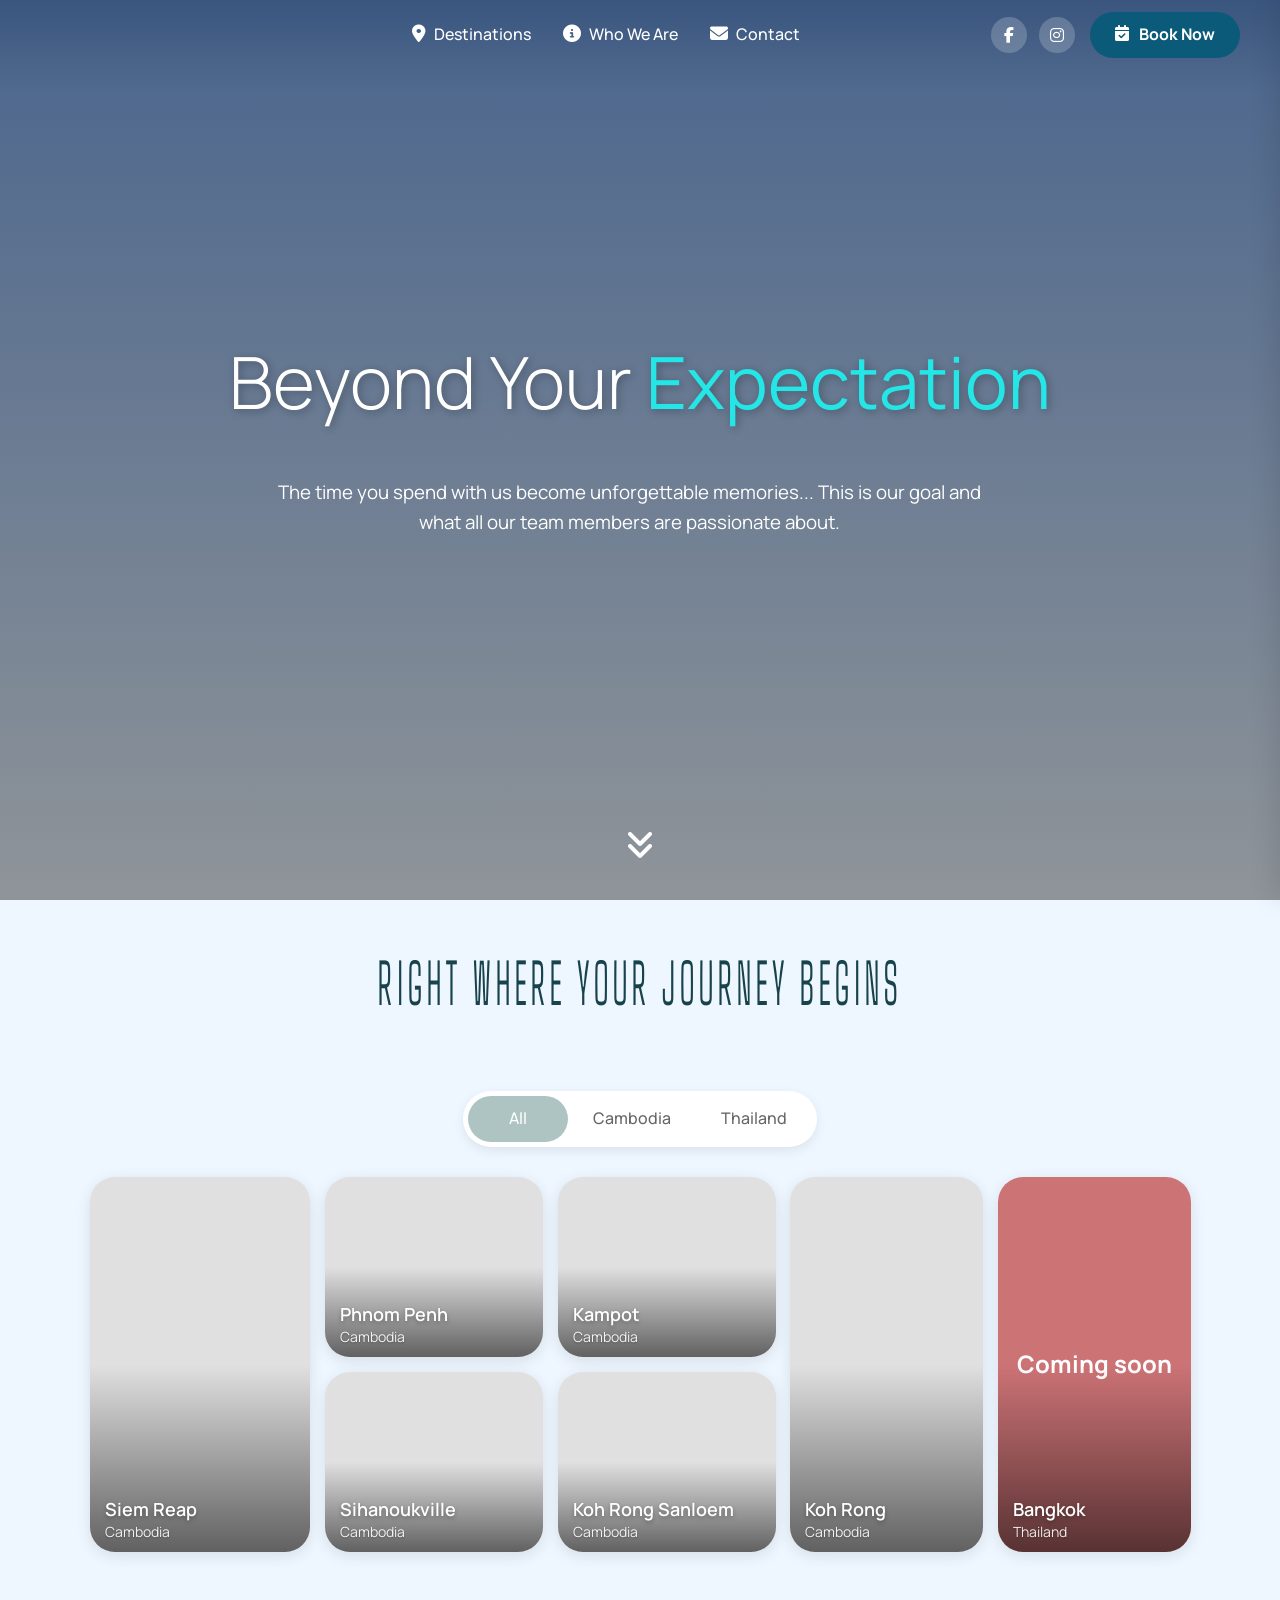
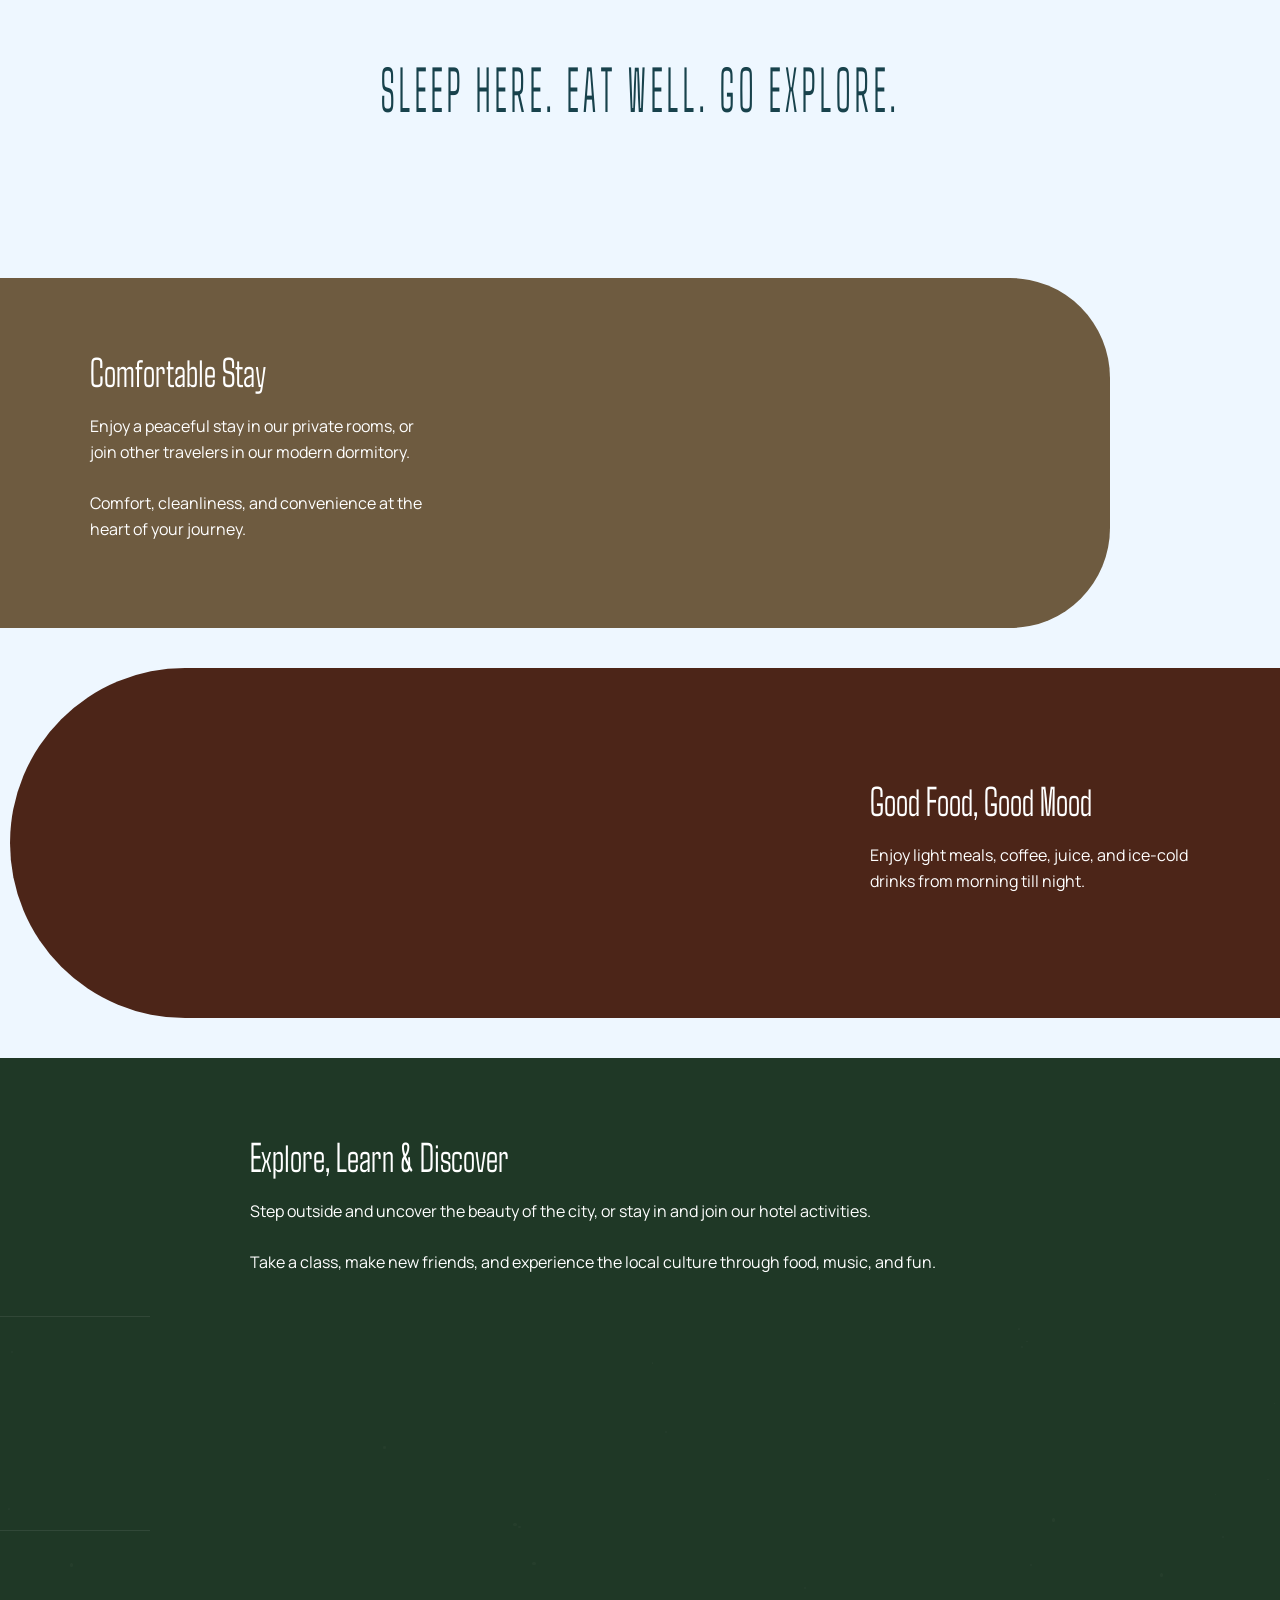
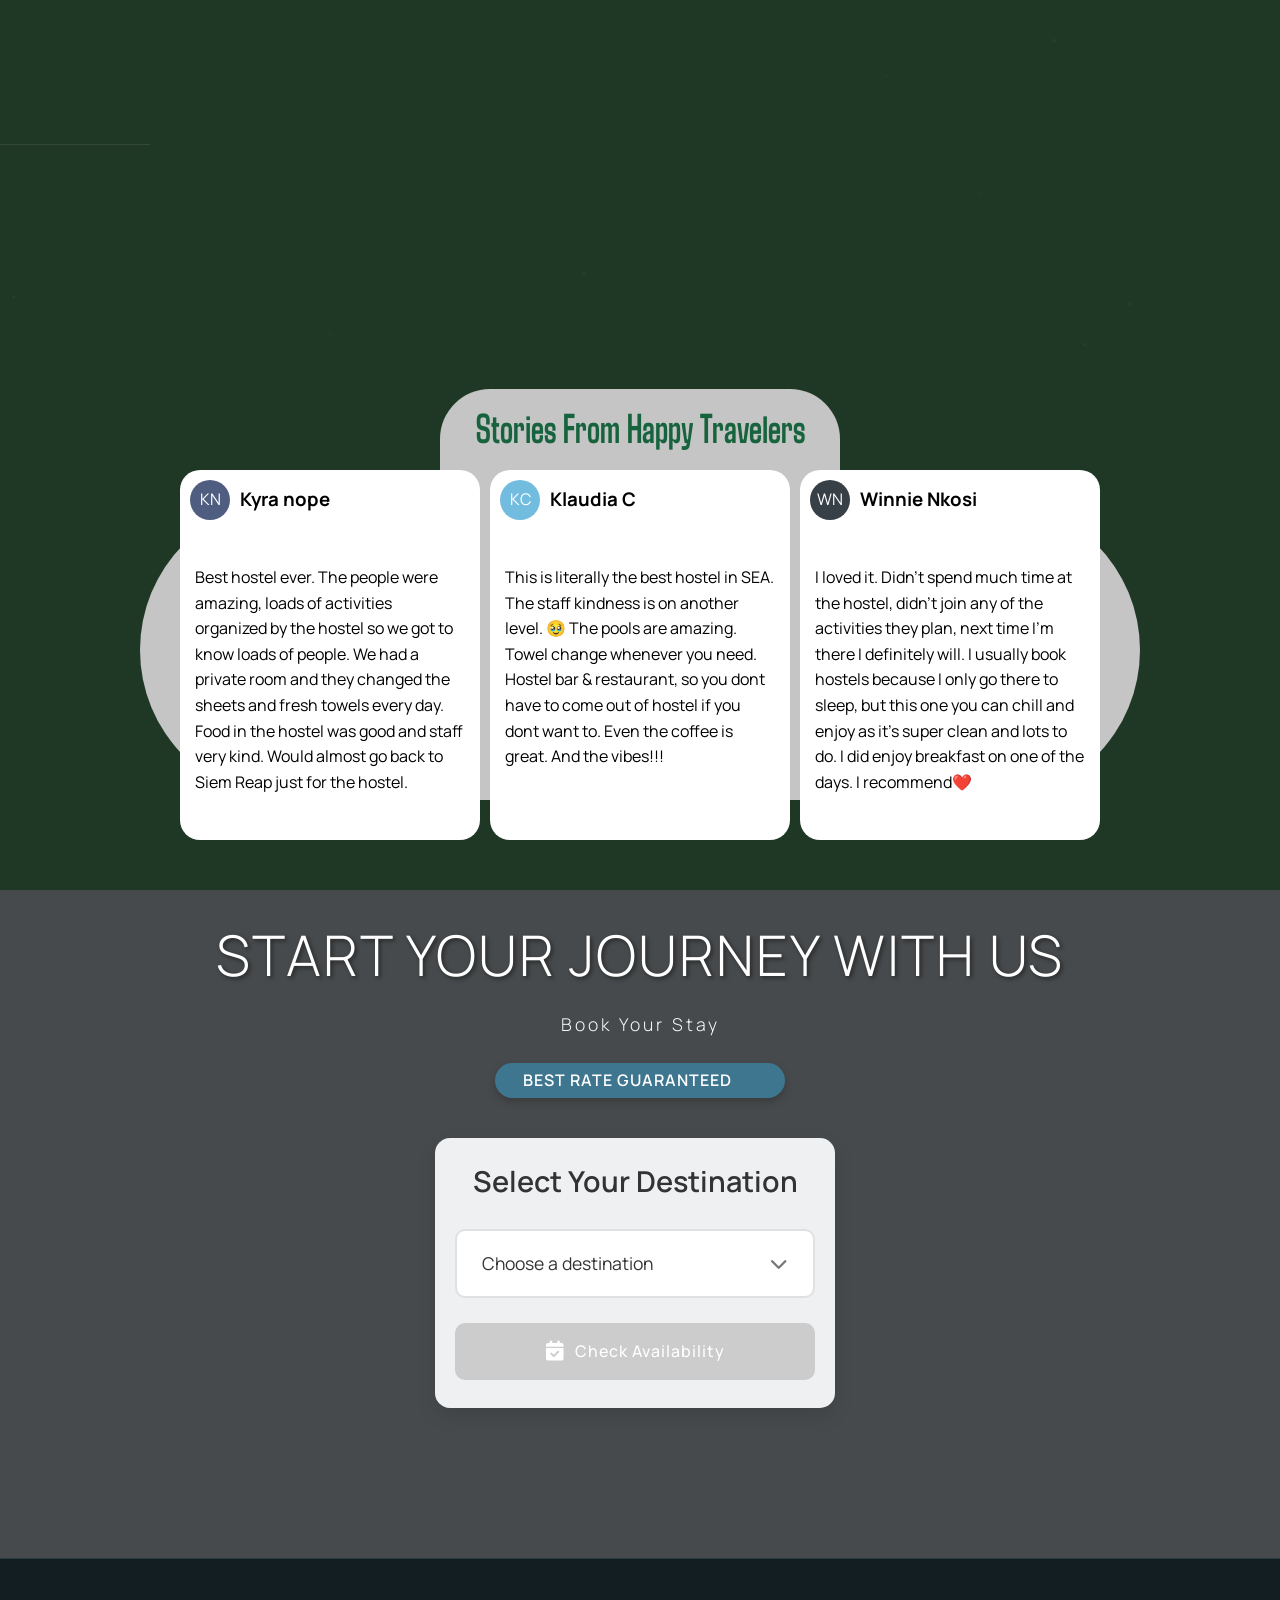
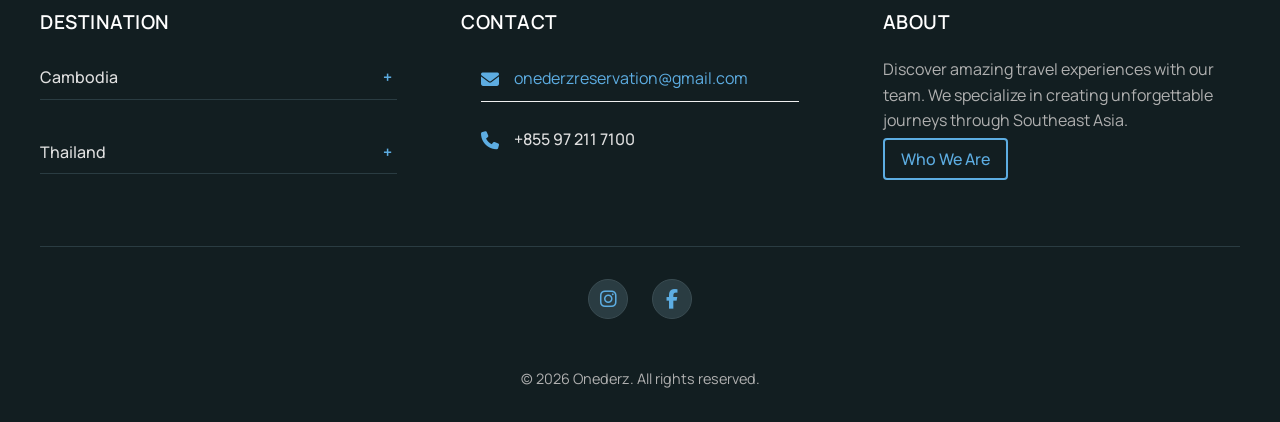
==== index.html @ ad75671d "Add files via upload" ====
<!DOCTYPE html>
<html lang="en">
<head>
  <meta charset="UTF-8" />
  <meta name="viewport" content="width=device-width, initial-scale=1.0" />
  <meta name="viewport" content="width=device-width, initial-scale=1.0, maximum-scale=5.0, viewport-fit=cover">
  <title>Onederz | in Siem Reap, Phnom Penh, Kampot, Sihanoukville, Koh Rong Sanloem and Koh Rong island, Cambodia</title>
  <link rel="icon" type="image/png" href="mobile-image/logo.webp">
  
  <!-- Preload critical images -->
  <link rel="stylesheet" href="https://cdnjs.cloudflare.com/ajax/libs/font-awesome/6.4.0/css/all.min.css">
  <link rel="preload" as="image" href="mobile-image/IMG_1732.webp">
  <link rel="preload" as="image" href="mobile-image/DJI_0759-HDR.webp">
  <link rel="preload" as="image" href="mobile-image/IMG_3457.webp">
  <link rel="stylesheet" href="index.css">
  
</head>

<body>

  <!-- Desktop Navigation -->
    <header>
        <nav class="desktop-navigation">
            <div class="desktop-nav-container">
                <div class="desktop-logo">
                    <a href="#">
                        <div id="logo"></div>
                    </a>
                </div>
                
                <ul class="desktop-nav-menu">
                    <li class="desktop-nav-item">
                        <a class="desktop-nav-link">
                            <i class="fas fa-map-marker-alt"></i>Destinations
                        </a>
                        <ul class="desktop-dropdown-menu">
                            <div class="dropdown-columns">
                                <div class="dropdown-column">
                                    <div class="dropdown-headerss">
                                        <i class="fas fa-landmark"></i> Cambodia
                                    </div>
                                    <li class="desktop-dropdown-item">
                                        <a href="siem-reap/index.html" class="desktop-dropdown-link">
                                            <i class="fas fa-angle-right"></i>Siem Reap
                                        </a>
                                    </li>
                                    <li class="desktop-dropdown-item">
                                        <a href="phnom-penh/index.html" class="desktop-dropdown-link">
                                            <i class="fas fa-angle-right"></i>Phnom Penh
                                        </a>
                                    </li>
                                    <li class="desktop-dropdown-item">
                                        <a href="kampot/index.html" class="desktop-dropdown-link">
                                            <i class="fas fa-angle-right"></i>Kampot
                                        </a>
                                    </li>
                                    <li class="desktop-dropdown-item">
                                        <a href="sihanoukville/index.html" class="desktop-dropdown-link">
                                            <i class="fas fa-angle-right"></i>Sihanoukville
                                        </a>
                                    </li>
                                    <li class="desktop-dropdown-item">
                                        <a href="koh-rong-sanloem/index.html" class="desktop-dropdown-link">
                                            <i class="fas fa-angle-right"></i>Koh Rong Sanloem
                                        </a>
                                    </li>
                                    <li class="desktop-dropdown-item">
                                        <a href="koh-rong/index.html" class="desktop-dropdown-link">
                                            <i class="fas fa-angle-right"></i>Koh Rong
                                        </a>
                                    </li>
                                </div>
                                
                                <div class="dropdown-column">
                                    <div class="dropdown-headerss">
                                        <i class="fas fa-landmark"></i> Thailand
                                    </div>
                                    <li class="desktop-dropdown-item">
                                        <a href="#" class="desktop-dropdown-link" style="pointer-events: none; opacity: 0.6;">
                                            <i class="fas fa-angle-right"></i>Bangkok (Coming soon)
                                        </a>
                                    </li>
                                </div>
                            </div>
                        </ul>
                    </li>
                    <li class="desktop-nav-item">
                        <a href="who-we-are/index.html" class="desktop-nav-link">
                            <i class="fas fa-info-circle"></i>Who We Are
                        </a>
                    </li>
                    <li class="desktop-nav-item">
                        <a class="desktop-nav-link">
                            <i class="fas fa-envelope"></i>Contact
                        </a>
                        <ul class="desktop-dropdown-menu contact-dropdown-menu">
                            <div class="contact-info">
                                <div class="contact-item">
                                    <i class="fas fa-envelope"></i>
                                    <div class="contact-details">
                                        <div class="contact-label">Email</div>
                                        <div class="contact-value">
                                            <a href="mailto:onederzreservation@gmail.com">onederzreservation@gmail.com</a>
                                        </div>
                                    </div>
                                </div>
                                <div class="contact-item">
                                    <i class="fas fa-phone"></i>
                                    <div class="contact-details">
                                        <div class="contact-label">Phone</div>
                                        <div class="contact-value">
                                            <a href="tel:+855972117100">+855 97 211 7100</a>
                                        </div>
                                    </div>
                                </div>
                            </div>
                        </ul>
                    </li>
                </ul>
                
                <div class="desktop-nav-actions">
                    <div class="desktop-social-icons">
                        <a href="https://web.facebook.com/onederz"><i class="fab fa-facebook-f"></i></a>
                        <a href="https://www.instagram.com/onederzhostels"><i class="fab fa-instagram"></i></a>
                    </div>
                    <button class="desktop-book-now-btn book-now-trigger" id="desktopBookBtn">
    <i class="fas fa-calendar-check"></i> Book Now
</button>
                </div>
            </div>
        </nav>
    </header>

    <!-- Mobile Navigation -->
    <nav class="mobile-navigation">
        <div class="mobile-nav-container">
            <div class="mobile-logo">
                <a href="#">
                    <div id="mobile-logo"></div>
                </a>
            </div>
            <div class="mobile-hamburger">
                <i class="fas fa-bars"></i>
            </div>
        </div>
    </nav>

    <!-- Mobile Menu Overlay -->
    <div class="mobile-menu-overlay"></div>

    <!-- Mobile Sidebar Menu -->
    <div class="mobile-sidebar">
        <div class="mobile-sidebar-header">
            <div class="mobile-sidebar-logo"></div>
            <div class="mobile-close-btn">
                <i class="fas fa-times"></i>
            </div>
        </div>
        
        <ul class="mobile-nav-menu">
            <li class="mobile-nav-item">
                <a class="mobile-nav-link" id="destinations-toggle">
                    <i class="fas fa-map-marker-alt"></i>Destinations
                    <i class="fas fa-chevron-down" style="margin-left: auto; font-size: 14px;"></i>
                </a>
                <ul class="mobile-dropdown-menu" id="destinations-dropdown">
                    <div class="mobile-dropdown-header">
                        <i class="fas fa-landmark"></i> Cambodia
                    </div>
                    <li class="mobile-dropdown-item">
                        <a href="siem-reap/index.html" class="mobile-dropdown-link">
                            <i class="fas fa-angle-right"></i>Siem Reap
                        </a>
                    </li>
                    <li class="mobile-dropdown-item">
                        <a href="phnom-penh/index.html" class="mobile-dropdown-link">
                            <i class="fas fa-angle-right"></i>Phnom Penh
                        </a>
                    </li>
                    <li class="mobile-dropdown-item">
                        <a href="kampot/index.html" class="mobile-dropdown-link">
                            <i class="fas fa-angle-right"></i>Kampot
                        </a>
                    </li>
                    <li class="mobile-dropdown-item">
                        <a href="sihanoukville/index.html" class="mobile-dropdown-link">
                            <i class="fas fa-angle-right"></i>Sihanoukville
                        </a>
                    </li>
                    <li class="mobile-dropdown-item">
                        <a href="koh-rong-sanloem/index.html" class="mobile-dropdown-link">
                            <i class="fas fa-angle-right"></i>Koh Rong Sanloem
                        </a>
                    </li>
                    <li class="mobile-dropdown-item">
                        <a href="koh-rong/index.html" class="mobile-dropdown-link">
                            <i class="fas fa-angle-right"></i>Koh Rong
                        </a>
                    </li>
                    
                    <div class="mobile-dropdown-header">
                        <i class="fas fa-landmark"></i> Thailand
                    </div>
                    <li class="mobile-dropdown-item">
                        <a href="#" class="mobile-dropdown-link" style="pointer-events: none; opacity: 0.6;">
                            <i class="fas fa-angle-right"></i>Bangkok (Coming soon)
                        </a>
                    </li>
                </ul>
            </li>
            <li class="mobile-nav-item">
                <a href="who-we-are/index.html" class="mobile-nav-link">
                    <i class="fas fa-info-circle"></i>Who We Are
                </a>
            </li>
        </ul>

        <!-- Mobile Contact Section -->
        <div class="mobile-contact-section">
            <div class="mobile-contact-title">
                <i class="fas fa-address-book"></i> Contact Information
            </div>
            <div class="mobile-contact-item">
                <i class="fas fa-envelope"></i>
                <div class="mobile-contact-details">
                    <div class="mobile-contact-label">Email</div>
                    <div class="mobile-contact-value">
                        <a href="mailto:onederzreservation@gmail.com">onederzreservation@gmail.com</a>
                    </div>
                </div>
            </div>
            <div class="mobile-contact-item">
                <i class="fas fa-phone"></i>
                <div class="mobile-contact-details">
                    <div class="mobile-contact-label">Phone</div>
                    <div class="mobile-contact-value">
                        <a href="tel:+855972117100">+855 97 211 7100</a>
                    </div>
                </div>
            </div>
        </div>
        
        <div class="mobile-nav-actions">
            <button class="mobile-book-now-btn book-now-trigger" id="mobileBookBtn">Book Now</button>
            <div class="mobile-social-icons">
                <a href="https://web.facebook.com/onederz"><i class="fab fa-facebook-f"></i></a>
                <a href="https://www.instagram.com/onederzhostels"><i class="fab fa-instagram"></i></a>
            </div>
        </div>
    </div>

    <!-- Hero Section with Video Background -->
    <section class="section" id="section1">
        <div class="top-page-title">
            <div class="top-bg2">
                <h1>Beyond Your <span class="highlight">Expectation</span></h1>
                <h3>The time you spend with us become unforgettable memories... This is our goal and what all our team members are passionate about.</h3>
            </div>
        </div>
        <div class="top-page-bg">
            <video autoplay muted loop playsinline class="bg-video">
                <source src="mobile-image/main-page-cover.mp4" type="video/mp4">
                Your browser does not support the video tag.
            </video>
        </div>
    </section>

    <!-- Scroll down button -->
    <div class="scroll-down">
        <i class="fa-solid fa-angles-down"></i>
    </div>


    <h2 class="explore-head" style="padding-top: 50px;">RIGHT WHERE YOUR JOURNEY BEGINS</h2>

  <!-- Section one -->
  <div class="gallery-container animate-on-scroll">
    <!-- IMPROVED TOGGLE BAR WITH SLIDING INDICATOR -->
    <div class="toggle-bar">
      <!-- Sliding indicator -->
      <div class="toggle-slider"></div>
      
      <!-- Toggle buttons -->
      <button class="active" data-country="all" data-index="0">All</button>
      <button data-country="cambodia" data-index="1">Cambodia</button>
      <button data-country="thailand" data-index="2">Thailand</button>
    </div>

    <!-- Animation container -->
    <div class="section-container animate-on-scroll">
  <!-- All Section -->
  <div class="all-section active">
    <!-- Desktop Layout -->
    <div class="grid-layout">
      <!-- First column: Siem Reap -->
      <a href="siem-reap/index.html" class="card tall loaded siemreap-card" style="background-image:url('mobile-image/IMG_1732.webp');">
        <div class="label">
          <span class="city">Siem Reap</span>
          <span class="country">Cambodia</span>
        </div>
      </a>

      <!-- Middle expanded grid -->
      <div class="expanded-middle-grid">
        <!-- Left column: 2 Cambodia cards -->
        <div class="card-row">
          <a href="phnom-penh/index.html" class="card loaded phnompenh-card" style="background-image:url('mobile-image/DJI_0759-HDR.webp');">
            <div class="label">
              <span class="city">Phnom Penh</span>
              <span class="country">Cambodia</span>
            </div>
          </a>
          <a href="sihanoukville/index.html" class="card loaded sihanoukville-card" style="background-image:url('mobile-image/IMG_3457.webp');">
            <div class="label">
              <span class="city">Sihanoukville</span>
              <span class="country">Cambodia</span>
            </div>
          </a>
        </div>
        
        <!-- Right column: 2 Cambodia cards -->
        <div class="card-row">
          <a href="kampot/index.html" class="card loaded kampot-card" style="background-image:url('mobile-image/IMG_1010.webp');">
            <div class="label">
              <span class="city">Kampot</span>
              <span class="country">Cambodia</span>
            </div>
          </a>
          <a href="koh-rong-sanloem/index.html" class="card loaded kohrong-sanloem-card" style="background-image:url('mobile-image/_DSC1285.webp');">
            <div class="label">
              <span class="city">Koh Rong Sanloem</span>
              <span class="country">Cambodia</span>
            </div>
          </a>
        </div>
      </div>

      <!-- Last column: Koh Rong and Bangkok stacked -->
      <div class="right-column">
        <a href="koh-rong/index.html" class="card koh-rong-card loaded" style="background-image:url('mobile-image/EOSR6II (44 of 148).webp');">
          <div class="label">
            <span class="city">Koh Rong</span>
            <span class="country">Cambodia</span>
          </div>
        </a>
        <!-- Bangkok card with disabled click -->
        <a href="bangkok/index.html" class="card bangkok-card loaded" style="position: relative; pointer-events: none; cursor: default;">
          <div class="coming-soon-overlay" 
            style="position: absolute; top: 0; left: 0; width: 100%; height: 100%; 
            background: rgba(182, 28, 28, 0.6); display: flex; align-items: center; 
            justify-content: center; color: white; font-size: 24px; font-weight: bold;">
            Coming soon
          </div>
          <div class="label">
            <span class="city">Bangkok</span>
            <span class="country">Thailand</span>
          </div>
        </a>
      </div>
    </div>

    <!-- Mobile Layout -->
    <div class="mobile-grid-layout">
      <!-- Column 1 Row 1: Siem Reap (300px) -->
      <a href="siem-reap/index.html" class="card mobile-row1-col1 loaded" style="background-image:url('mobile-image/IMG_1732.webp');">
        <div class="label">
          <span class="city">Siem Reap</span>
          <span class="country">Cambodia</span>
        </div>
      </a>

      <!-- Column 2 Row 1: Phnom Penh (150px) + Sihanoukville (150px) stacked -->
      <div class="mobile-row1-col2">
        <a href="phnom-penh/index.html" class="card loaded" style="background-image:url('mobile-image/DJI_0759-HDR.webp');">
          <div class="label">
            <span class="city">Phnom Penh</span>
            <span class="country">Cambodia</span>
          </div>
        </a>
        <a href="sihanoukville/index.html" class="card loaded" style="background-image:url('mobile-image/IMG_3457.webp');">
          <div class="label">
            <span class="city">Sihanoukville</span>
            <span class="country">Cambodia</span>
          </div>
        </a>
      </div>

      <!-- Column 1 Row 2: Kampot (150px) + Koh Rong Sanloem (150px) stacked -->
      <div class="mobile-row2-col1">
        <a href="kampot/index.html" class="card loaded" style="background-image:url('mobile-image/IMG_1010.webp');">
          <div class="label">
            <span class="city">Kampot</span>
            <span class="country">Cambodia</span>
          </div>
        </a>
        <a href="koh-rong-sanloem/index.html" class="card loaded" style="background-image:url('mobile-image/_DSC1285.webp');">
          <div class="label">
            <span class="city">Koh Rong Sanloem</span>
            <span class="country">Cambodia</span>
          </div>
        </a>
      </div>

      <!-- Column 2 Row 2: Koh Rong (300px) -->
      <a href="koh-rong/index.html" class="card mobile-row2-col2 loaded" style="background-image:url('mobile-image/EOSR6II (44 of 148).webp');">
        <div class="label">
          <span class="city">Koh Rong</span>
          <span class="country">Cambodia</span>
        </div>
      </a>

      <!-- Row 3: Bangkok spans both columns (150px) with disabled click -->
      <a href="bangkok/index.html" class="card mobile-row3-full loaded" style="pointer-events: none; cursor: default;">
        <div class="coming-soon-overlay" 
          style="position: absolute; top: 0; left: 0; width: 100%; height: 100%; 
          background: rgba(182, 28, 28, 0.6); display: flex; align-items: center; 
          justify-content: center; color: white; font-size: 24px; font-weight: bold;">
          Coming soon
        </div>
        <div class="label">
          <span class="city">Bangkok</span>
          <span class="country">Thailand</span>
        </div>
      </a>
    </div>
  </div>

  <!-- Cambodia Section -->
  <div class="cambodia-section">
    <!-- Desktop Layout -->
    <div class="grid-layout">
      <a href="siem-reap/index.html" class="card tall loaded" style="background-image:url('mobile-image/IMG_1732.webp');">
        <div class="label">
          <span class="city">Siem Reap</span>
          <span class="country">Cambodia</span>
        </div>
      </a>

      <div class="middle-grid">
        <a href="phnom-penh/index.html" class="card loaded" style="background-image:url('mobile-image/DJI_0759-HDR.webp');">
          <div class="label">
            <span class="city">Phnom Penh</span>
            <span class="country">Cambodia</span>
          </div>
        </a>
        <a href="sihanoukville/index.html" class="card loaded" style="background-image:url('mobile-image/IMG_3457.webp');">
          <div class="label">
            <span class="city">Sihanoukville</span>
            <span class="country">Cambodia</span>
          </div>
        </a>
        <a href="kampot/index.html" class="card loaded" style="background-image:url('mobile-image/IMG_1010.webp');">
          <div class="label">
            <span class="city">Kampot</span>
            <span class="country">Cambodia</span>
          </div>
        </a>
        <a href="koh-rong-sanloem/index.html" class="card loaded" style="background-image:url('mobile-image/_DSC1285.webp');">
          <div class="label">
            <span class="city">Koh Rong Sanloem</span>
            <span class="country">Cambodia</span>
          </div>
        </a>
      </div>

      <a href="koh-rong/index.html" class="card medium loaded" style="background-image:url('mobile-image/EOSR6II (44 of 148).webp');">
        <div class="label">
          <span class="city">Koh Rong</span>
          <span class="country">Cambodia</span>
        </div>
      </a>
    </div>

    <!-- Mobile Layout (Cambodia only cards) -->
    <div class="mobile-grid-layout">
      <!-- Column 1 Row 1: Siem Reap (300px) -->
      <a href="siem-reap/index.html" class="card mobile-row1-col1 loaded" style="background-image:url('mobile-image/IMG_1732.webp');">
        <div class="label">
          <span class="city">Siem Reap</span>
          <span class="country">Cambodia</span>
        </div>
      </a>

      <!-- Column 2 Row 1: Phnom Penh (150px) + Sihanoukville (150px) stacked -->
      <div class="mobile-row1-col2">
        <a href="phnom-penh/index.html" class="card loaded" style="background-image:url('mobile-image/DJI_0759-HDR.webp');">
          <div class="label">
            <span class="city">Phnom Penh</span>
            <span class="country">Cambodia</span>
          </div>
        </a>
        <a href="sihanoukville/index.html" class="card loaded" style="background-image:url('mobile-image/IMG_3457.webp');">
          <div class="label">
            <span class="city">Sihanoukville</span>
            <span class="country">Cambodia</span>
          </div>
        </a>
      </div>

      <!-- Column 1 Row 2: Kampot (150px) + Koh Rong Sanloem (150px) stacked -->
      <div class="mobile-row2-col1">
        <a href="kampot/index.html" class="card loaded" style="background-image:url('mobile-image/IMG_1010.webp');">
          <div class="label">
            <span class="city">Kampot</span>
            <span class="country">Cambodia</span>
          </div>
        </a>
        <a href="koh-rong-sanloem/index.html" class="card loaded" style="background-image:url('mobile-image/_DSC1285.webp');">
          <div class="label">
            <span class="city">Koh Rong Sanloem</span>
            <span class="country">Cambodia</span>
          </div>
        </a>
      </div>

      <!-- Column 2 Row 2: Koh Rong (300px) -->
      <a href="koh-rong/index.html" class="card mobile-row2-col2 loaded" style="background-image:url('mobile-image/EOSR6II (44 of 148).webp');">
        <div class="label">
          <span class="city">Koh Rong</span>
          <span class="country">Cambodia</span>
        </div>
      </a>
    </div>
  </div>

  <!-- Thailand Section -->
  <div class="thailand-section">
    <!-- Desktop Layout -->
    <div class="single-center">
      <a href="bangkok/index.html" class="card tall loaded" style="width:450px; pointer-events: none; cursor: default;">
        <div class="coming-soon-overlay" 
          style="position: absolute; top: 0; left: 0; width: 100%; height: 100%; 
          background: rgba(182, 28, 28, 0.6); display: flex; align-items: center; 
          justify-content: center; color: white; font-size: 24px; font-weight: bold;">
          Coming soon
        </div>
        <div class="label">
          <span class="city">Bangkok</span>
          <span class="country">Thailand</span>
        </div>
      </a>
    </div>

    <!-- Mobile Layout (Thailand only) -->
    <div class="mobile-grid-layout">
      <!-- Bangkok takes full width on mobile for Thailand section -->
      <a href="bangkok/index.html" class="card mobile-row3-full loaded" style="grid-column: 1 / span 2; grid-row: 1; height: 400px; pointer-events: none; cursor: default;">
        <div class="coming-soon-overlay" 
          style="position: absolute; top: 0; left: 0; width: 100%; height: 100%; 
          background: rgba(182, 28, 28, 0.6); display: flex; align-items: center; 
          justify-content: center; color: white; font-size: 24px; font-weight: bold;">
          Coming soon
        </div>
        <div class="label">
          <span class="city">Bangkok</span>
          <span class="country">Thailand</span>
        </div>
      </a>
    </div>
  </div>
</div>
  </div>

  <h2 class="explore-head">SLEEP HERE. EAT WELL. GO EXPLORE.</h2>

  <!-- Section Two -->
  <div class="accomodation">
    <div class="bg-acc"></div>
    <div class="ds-acc animate-on-scroll">
      <h2>Comfortable Stay</h2>
      <p>Enjoy a peaceful stay in our private rooms, or join other travelers in our modern dormitory.
        <br>
        <br>
          Comfort, cleanliness, and convenience at the heart of your journey.</p>
    </div>
    <div class="image-acc">
      <div class="bg-acc-img"></div>
      <div class="img-cover animate-on-scroll">
      <div class="img-acc img-acc1"></div>
      <div class="img-acc img-acc2"></div>
      </div>
      <div class="img-cover animate-on-scroll">
      <div class="img-acc img-acc3"></div>
      <div class="img-acc img-acc4"></div>
      </div>
    </div>
  </div>

  <!-- Section Three -->
  <div class="dining">
    <div class="ds-dn animate-on-scroll">
      <h2>Good Food, Good Mood</h2>
      <p>Enjoy light meals, coffee, juice, and ice-cold drinks from morning till night.</p>
    </div>
    <div class="img-cover-dn">
      <div class="dn-bg-2"></div>
      <div class="img-dn animate-on-scroll"></div>
    </div>
    <div class="dn-bg"></div>
  </div>

  <!-- Section Four -->
  <div class="experience">
    <div class="ds-exp animate-on-scroll">
      <h2>Explore, Learn & Discover</h2>
      <p>Step outside and uncover the beauty of the city, or stay in and join our hotel activities.
          <br>
          <br>
        Take a class, make new friends, and experience the local culture through food, music, and fun.</p>
    </div>

    <div class="background-gallery">
        <!-- Gradient overlay -->
        <div class="overlay"></div>
        
        <!-- Optional particles effect -->
        <div class="particles" id="particles"></div>
        
        <!-- First Row - Left to Right -->
        <div class="gallery-row row-1">
            <div class="gallery-track" id="track1">
                <!-- Images will be added by JavaScript -->
            </div>
        </div>
        
        <!-- Second Row - Right to Left -->
        <div class="gallery-row row-2">
            <div class="gallery-track" id="track2">
                <!-- Images will be added by JavaScript -->
            </div>
        </div>
        
        <!-- Third Row - Left to Right -->
        <div class="gallery-row row-3">
            <div class="gallery-track" id="track3">
                <!-- Images will be added by JavaScript -->
            </div>
        </div>
    </div>

    <div class="review">
        <div class="rv-header">
          <h2>Stories From Happy Travelers</h2>
        </div>
        <div class="rv-box">

          <div class="review-box animate-on-scroll">

          <div style="display: flex; align-items: center; gap: 10px;">
            <div style="background-color: rgb(79, 94, 128); width: 40px; height: 40px; border-radius: 100px; display: flex; justify-content: center; align-items: center; color: white;">KN</div>
            <h3>Kyra nope</h3>
            <div style="background-image: url('mobile-image/Google__G__logo.svg.png'); background-position: center; background-size: cover; width: 20px; height: 20px; margin-left: auto;"></div>
          </div>
          <div style="display: flex; gap: 5px; margin: 15px 0 0 5px;">
          <div class="star-icon"></div>
          <div class="star-icon"></div>
          <div class="star-icon"></div>
          <div class="star-icon"></div>
          <div class="star-icon"></div>
          </div>
          <p style="padding: 15px 5px 0 5px;">Best hostel ever. The people were amazing, loads of activities organized by the hostel so we got to know loads of people. We had a private room and they changed the sheets and fresh towels every day. Food in the hostel was good and staff very kind. Would almost go back to Siem Reap just for the hostel.</p>
          </div>
          <div class="review-box animate-on-scroll">

          <div style="display: flex; align-items: center; gap: 10px;">
            <div style="background-color: rgb(113, 188, 223); width: 40px; height: 40px; border-radius: 100px; display: flex; justify-content: center; align-items: center; color: white;">KC</div>
            <h3>Klaudia C</h3>
            <div style="background-image: url('mobile-image/Google__G__logo.svg.png'); background-position: center; background-size: cover; width: 20px; height: 20px; margin-left: auto;"></div>
          </div>
          <div style="display: flex; gap: 5px; margin: 15px 0 0 5px;">
          <div class="star-icon"></div>
          <div class="star-icon"></div>
          <div class="star-icon"></div>
          <div class="star-icon"></div>
          <div class="star-icon"></div>
          </div>
          <p style="padding: 15px 5px 0 5px;">This is literally the best hostel in SEA. The staff kindness is on another level. 🥹 The pools are amazing. Towel change whenever you need. Hostel bar & restaurant, so you dont have to come out of hostel if you dont want to. Even the coffee is great. And the vibes!!!</p>
          </div>
          <div class="review-box animate-on-scroll">

          <div style="display: flex; align-items: center; gap: 10px;">
            <div style="background-color: rgb(55, 63, 71); width: 40px; height: 40px; border-radius: 100px; display: flex; justify-content: center; align-items: center; color: white;">WN</div>
            <h3>Winnie Nkosi</h3>
            <div style="background-image: url('mobile-image/Google__G__logo.svg.png'); background-position: center; background-size: cover; width: 20px; height: 20px; margin-left: auto;"></div>
          </div>
          <div style="display: flex; gap: 5px; margin: 15px 0 0 5px;">
          <div class="star-icon"></div>
          <div class="star-icon"></div>
          <div class="star-icon"></div>
          <div class="star-icon"></div>
          <div class="star-icon"></div>
          </div>
          <p style="padding: 15px 5px 0 5px;">I loved it. Didn’t spend much time at the hostel, didn’t join any of the activities they plan, next time I’m there I definitely will. I usually book hostels because I only go there to sleep, but this one you can chill and enjoy as it’s super clean and lots to do. I did enjoy breakfast on one of the days. I recommend❤️</p>
          </div>
          <div class="rv-bg"></div>
        </div>
        
    </div>
  </div>

  <!-- Section Five -->
   <div class="booking-section">
    <div class="book-section animate-on-scroll">
        <div class="header-book">
            <h1 class="title">Start Your Journey With Us</h1>
            <div class="subtitle">Book Your Stay</div>
            <div class="guarantee-badge">BEST RATE GUARANTEED <img src="mobile-image/check-box.webp" alt="" width="20px"></div>
        </div>
        
        <div class="selector-container">
          <div class="selection-form">
            <label class="selector-label">Select Your Destination</label>
            
            <div class="dropdown-container">
                <div class="dropdown-header" id="dropdownHeader">
                    <span id="dropdownSelected">Choose a destination</span>
                    <i class="fas fa-chevron-down dropdown-chevron"></i>
                </div>
                <div class="dropdown-options" id="dropdownOptions">
                    <div class="country-label">Cambodia</div>
                    <div class="option-item" data-destination="siem-reap" data-link="https://hotels.cloudbeds.com/en/reservation/rmVKYa/?currency=usd">Siem Reap</div>
                    <div class="option-item" data-destination="phnom-penh" data-link="https://hotels.cloudbeds.com/en/reservation/PeZXom?currency=usd">Phnom Penh</div>
                    <div class="option-item" data-destination="kampot" data-link="https://hotels.cloudbeds.com/en/reservation/CFTvLu?currency=usd">Kampot</div>
                    <div class="option-item" data-destination="sihanoukville" data-link="https://hotels.cloudbeds.com/en/reservation/ZyjPPV?currency=usd">Sihanoukville</div>
                    <div class="option-item" data-destination="koh-rong-sanloem" data-link="https://hotels.cloudbeds.com/en/reservation/VUxg0w?currency=usd">Koh Rong Sanloem</div>
                    <div class="option-item" data-destination="koh-rong" data-link="https://hotels.cloudbeds.com/en/reservation/XS8E0S?currency=usd">Koh Rong</div>
                    
                    <div class="country-label">Thailand</div>
                    <div class="option-item" data-destination="bangkok" data-link="">Bangkok</div>
                </div>
            </div>
            <button class="book-button" id="bookButton" disabled>
                <i class="fas fa-calendar-check"></i> Check Availability
            </button>
            </div>
            <!-- Hotel Information Section -->
             <div>
            <div class="hotel-info-section" id="hotelInfoSection">
                <div class="hotel-info-card">
                    <div class="hotel-image-container">
                        <img id="hotelImage" class="hotel-image" src="" alt="Hotel Image">
                    </div>
                    <div class="hotel-details">
                        <h3 class="hotel-name">
                            <span id="hotelName">Onederz Hotel</span>
                        </h3>
                        <div class="hotel-location">
                            <i class="fas fa-map-marker-alt"></i>
                            <span id="hotelLocation">City, Cambodia</span>
                        </div>
                        
                        <div class="hotel-features">
                            <div class="features-list" id="featuresList">
                                <!-- Features will be dynamically added here -->
                            </div>
                        </div>
                        
                    </div>
                </div>
            </div>
            
            
            </div>
        </div>
    </div>
</div>

  <!-- Section footer -->
  <div class="footer">
        <div class="footer-content">
            <!-- DESTINATION Section -->
            <div class="footer-section">
                <h3>DESTINATION</h3>
                
                <div class="destination-group">
                    <div class="destination-header" onclick="toggleDropdown('cambodia')">
                        <span>Cambodia</span>
                        <span class="toggle-icon" id="cambodia-icon"></span>
                    </div>
                    <ul class="destination-list" id="cambodia-list">
                        <li><a href="siem-reap/index.html">Siem Reap</a></li>
                        <li><a href="phnom-penh/index.html">Phnom Penh</a></li>
                        <li><a href="kampot/index.html">Kampot</a></li>
                        <li><a href="sihanoukville/index.html">Sihanoukville</a></li>
                        <li><a href="koh-rong-sanloem/index.html">Koh Rong Sanloem</a></li>
                        <li><a href="koh-rong/index.html">Koh Rong</a></li>
                    </ul>
                </div>

                <div class="destination-group">
                    <div class="destination-header" onclick="toggleDropdown('thailand')">
                        <span>Thailand</span>
                        <span class="toggle-icon" id="thailand-icon"></span>
                    </div>
                    <ul class="destination-list" id="thailand-list">
                        <li style="pointer-events: none;"><a href="#">Bangkok (Coming soon)</a></li>
                    </ul>
                </div>
            </div>

            <!-- CONTACT Section -->
            <div class="footer-section">
                <h3>CONTACT</h3>
                <div class="contact-info">
                    <div class="contact-item">
                        <div class="contact-icon">
                            <i class="fas fa-envelope"></i>
                        </div>
                        <div class="contact-details">
                            <a href="mailto:onederzreservation@gmail.com">onederzreservation@gmail.com</a>
                        </div>
                    </div>
                    
                    <div class="contact-item">
                        <div class="contact-icon">
                            <i class="fas fa-phone"></i>
                        </div>
                        <div class="contact-details">
                            <span class="phone-number">+855 97 211 7100</span>
                        </div>
                    </div>
                </div>
            </div>

            <!-- ABOUT Section -->
            <div class="footer-section">
                <h3>ABOUT</h3>
                <div class="about-content">
                    <p>Discover amazing travel experiences with our team. We specialize in creating unforgettable journeys through Southeast Asia.</p>
                    <div class="about-link">
                        <a href="who-we-are/index.html">Who We Are</a>
                    </div>
                </div>
            </div>
        </div>

        <!-- Divider Line -->
        <div class="footer-divider"></div>

        <!-- Social Icons Section -->
        <div class="social-section">
            <div class="social-icons">
                <a href="https://www.instagram.com/onederzhostels" class="social-icon" title="Follow us on Instagram">
                    <i class="fab fa-instagram"></i>
                </a>
                <a href="https://web.facebook.com/onederz" class="social-icon" title="Follow us on Facebook">
                    <i class="fab fa-facebook-f"></i>
                </a>
            </div>
        </div>

        <!-- Copyright Section -->
        <div class="copyright">
            <p>&copy; 2026 Onederz. All rights reserved.</p>
        </div>
    </div>

     <!-- Loading overlay -->
    <div class="loading-overlay" id="loadingOverlay">
        <div class="loader"></div>
    </div>

    <!-- Confirmation message -->
    <div class="confirmation-message" id="confirmationMessage">
        <i class="fas fa-check-circle"></i> <span id="confirmationText">Redirecting to booking page...</span>
    </div>
    
    <!-- Calendar Overlay -->
    <div class="calendar-overlay" id="calendarOverlay"></div>
    
    <!-- Booking Overlay -->
    <div class="booking-overlay" id="bookingOverlay"></div>
    
    <!-- Redesigned Booking Popup Container -->
    <div class="booking-popup-container" id="bookingPopupContainer">
        <button class="back-button" id="mobileBackBtn">×</button>
        
        <div class="booking-content">
            <!-- Booking Form Only -->
            <div class="booking-form-section">
                <div class="booking-form-header">
                    <p class="best-rate-form">
                        <i class="fas fa-check-circle"></i> Best Rate Guaranteed!
                    </p>
                    <p class="best-rate-form-2">
                        The best rate guaranteed!! Book directly with us and get the best price now!
                    </p>
                </div>
                
                <form class="search-form" id="searchFormMobile">
                    <!-- Destination Selection -->
                    <div class="form-group" id="destinationGroup">
                        <label class="form-label">
                            <i class="fas fa-map-marker-alt"></i> Destination
                        </label>
                        <div class="custom-dropdown custom-dropdown-mobile">
                            <div class="dropdown-header-s">
                                <span class="selected-text empty">Select a destination</span>
                                <span class="dropdown-arrow"></span>
                            </div>
                            <ul class="dropdown-options-s">
                                <li class="dropdown-section" style="pointer-events: none;">Cambodia</li>
                                <li data-value="siem-reap">Siem Reap</li>
                                <li data-value="phnom-penh">Phnom Penh</li>
                                <li data-value="kampot">Kampot</li>
                                <li data-value="sihanoukville">Sihanoukville</li>
                                <li data-value="koh-rong-sanloem">Koh Rong Sanloem</li>
                                <li data-value="koh-rong">Koh Rong</li>
                                <li class="dropdown-section" style="pointer-events: none;">Thailand</li>
                                <li data-value="bangkok">Bangkok (Coming Soon)</li>
                            </ul>
                            <input type="hidden" id="destination-mobile" name="destination" required>
                        </div>
                        <div class="error-message">Please select a destination</div>
                    </div>

                    <!-- Date Selection -->
                    <div class="form-group" id="dateGroup">
                        <div class="date-input-container">
                            <label class="form-label">
                                <i class="fas fa-calendar-alt"></i> Dates
                            </label>
                            <input type="text" id="checkin-checkout-mobile" class="date-input" placeholder="Select check-in & check-out dates" readonly>
                            <div class="error-message">Please select both check-in and check-out dates</div>
                        </div>
                        
                        <!-- Date Range Display -->
                        <div class="date-range-display" id="dateRangeDisplay">
                            <div class="date-item">
                                <span class="date-label">
                                    <i class="fas fa-sign-in-alt"></i> Check-in:
                                </span>
                                <span class="date-value" id="displayCheckin">-</span>
                            </div>
                            <div class="date-item">
                                <span class="date-label">
                                    <i class="fas fa-sign-out-alt"></i> Check-out:
                                </span>
                                <span class="date-value" id="displayCheckout">-</span>
                            </div>
                        </div>
                        
                        <!-- Nights Counter -->
                        <div class="nights-counter" id="nightsCounter">
                            <span id="nightsCount">0</span> night(s) selected
                        </div>

                        <!-- Submit Button -->
                        <div class="form-btn">
                            <button type="submit" id="submitBtnMobile">
                                Search Availability
                                <i class="fa-solid fa-magnifying-glass"></i>
                            </button>
                        </div>
                    </div>
                </form>
            </div>
        </div>
    </div>

    <!-- Calendar Container -->
    <div class="calendar-container" id="calendarContainerMobile">
        <button class="calendar-close-btn" type="button">×</button>
        
        <div class="calendar-nav-section">
            <div class="calendar-nav-buttons">
                <button type="button" class="calendar-nav-btn" id="prev-month-mobile" title="Previous Month">
                    <i class="fas fa-chevron-left"></i>
                </button>
                <button type="button" class="calendar-nav-btn" id="today-month-mobile" title="Go to Today">
                    <i class="fas fa-calendar-day"></i>
                </button>
                <button type="button" class="calendar-nav-btn" id="next-month-mobile" title="Next Month">
                    <i class="fas fa-chevron-right"></i>
                </button>
            </div>
            <div class="month-year-display" id="current-month-display">
                <span id="current-month-title-mobile">June 2023</span>
                <i class="fas fa-chevron-down" id="month-year-trigger"></i>
            </div>
        </div>

        <div class="calendar-body-section">
            <div class="calendar-wrapper">
                <div class="calendar-month">
                    <div class="calendar-month-title" id="current-month-title-mobile-full">June 2023</div>
                    <div class="calendar-grid" id="calendar-days-header-mobile">
                        <div class="calendar-day-header">Sun</div>
                        <div class="calendar-day-header">Mon</div>
                        <div class="calendar-day-header">Tue</div>
                        <div class="calendar-day-header">Wed</div>
                        <div class="calendar-day-header">Thu</div>
                        <div class="calendar-day-header">Fri</div>
                        <div class="calendar-day-header">Sat</div>
                    </div>
                    <div class="calendar-grid" id="calendar-current-days-mobile"></div>
                </div>
                <div class="calendar-month">
                    <div class="calendar-month-title" id="next-month-title-mobile-full">July 2023</div>
                    <div class="calendar-grid">
                        <div class="calendar-day-header">Sun</div>
                        <div class="calendar-day-header">Mon</div>
                        <div class="calendar-day-header">Tue</div>
                        <div class="calendar-day-header">Wed</div>
                        <div class="calendar-day-header">Thu</div>
                        <div class="calendar-day-header">Fri</div>
                        <div class="calendar-day-header">Sat</div>
                    </div>
                    <div class="calendar-grid" id="calendar-next-days-mobile"></div>
                </div>
            </div>
        </div>

        <div class="calendar-footer-section">
            <div class="calendar-actions">
                <button type="button" class="calendar-action-btn clear" id="clear-dates-btn">Clear</button>
                <button type="button" class="calendar-action-btn apply" id="apply-dates-btn" disabled>Apply</button>
            </div>
        </div>
    </div>

    <!-- Month Year Selector -->
    <div class="month-year-selector" id="monthYearSelectorMobile">
        <h4 class="month-year-title">Select Month & Year</h4>
        <div class="selector-row">
            <select class="month-select">
                <option value="0">January</option>
                <option value="1">February</option>
                <option value="2">March</option>
                <option value="3">April</option>
                <option value="4">May</option>
                <option value="5">June</option>
                <option value="6">July</option>
                <option value="7">August</option>
                <option value="8">September</option>
                <option value="9">October</option>
                <option value="10">November</option>
                <option value="11">December</option>
            </select>
            <select class="year-select"></select>
        </div>
        <div class="selector-buttons">
            <button type="button" class="cancel">Cancel</button>
            <button type="button" class="confirm">Apply</button>
        </div>
    </div>

  <script>
    const buttons = document.querySelectorAll('.toggle-bar button');
    const allSection = document.querySelector('.all-section');
    const cambodia = document.querySelector('.cambodia-section');
    const thailand = document.querySelector('.thailand-section');
    const toggleSlider = document.querySelector('.toggle-slider');

    // Initialize slider position
    function initializeSlider() {
      const activeButton = document.querySelector('.toggle-bar button.active');
      if (activeButton) {
        moveSliderToButton(activeButton);
      }
    }

    // Move slider to specific button
    function moveSliderToButton(button) {
      const index = parseInt(button.dataset.index);
      const buttonWidth = button.offsetWidth;
      const buttonLeft = button.offsetLeft;
      
      // Update slider position
      toggleSlider.style.transform = `translateX(${buttonLeft}px)`;
      toggleSlider.style.width = `${buttonWidth}px`;
    }

    // Image loading optimization
    function loadImage(card) {
      const bgImage = card.style.backgroundImage;
      if (!bgImage) return;
      
      const url = bgImage.replace(/url\(['"]?(.*?)['"]?\)/, '$1');
      const img = new Image();
      
      img.onload = function() {
        card.classList.add('loaded');
      };
      
      img.onerror = function() {
        // Fallback if image fails to load
        card.style.backgroundColor = '#e0e0e0';
        card.classList.add('loaded');
      };
      
      img.src = url;
    }

    // Function to animate cards with better performance
    function animateCards(section) {
      const desktopCards = section.querySelectorAll('.grid-layout .card, .middle-grid .card, .expanded-middle-grid .card, .right-column .card, .single-center .card');
      const mobileCards = section.querySelectorAll('.mobile-grid-layout .card');
      
      // Get all cards (desktop + mobile)
      const cards = [...desktopCards, ...mobileCards];
      
      // Use requestAnimationFrame for smooth animation
      requestAnimationFrame(() => {
        cards.forEach((card, index) => {
          // Reset card first
          card.style.animation = 'none';
          card.style.opacity = '0';
          card.style.transform = 'translateY(20px)';
          
          // Apply animation with delay
          setTimeout(() => {
            card.style.animation = `cardAppear 0.6s ease forwards`;
            card.style.animationDelay = `${index * 0.08}s`;
          }, 10);
        });
      });
    }

    // Function to switch between sections
    function switchCountry(country, button) {
      // Don't do anything if already active
      if (button.classList.contains('active')) return;

      // Move slider to clicked button
      moveSliderToButton(button);

      // Remove active class from all buttons
      buttons.forEach(b => b.classList.remove('active'));
      
      // Add active class to clicked button
      button.classList.add('active');

      // Remove active class from all sections
      allSection.classList.remove('active');
      cambodia.classList.remove('active');
      thailand.classList.remove('active');
      
      // Reset all cards to prevent animation conflicts
      const allCards = document.querySelectorAll('.card');
      allCards.forEach(card => {
        card.style.animation = 'none';
        card.style.opacity = '0';
        card.style.transform = 'translateY(20px)';
      });
      
      // Add active class to selected section with small delay
      setTimeout(() => {
        if (country === 'all') {
          allSection.classList.add('active');
          animateCards(allSection);
        } else if (country === 'cambodia') {
          cambodia.classList.add('active');
          animateCards(cambodia);
        } else {
          thailand.classList.add('active');
          animateCards(thailand);
        }
      }, 10);
    }

    // Button click handlers
    buttons.forEach(btn => {
      btn.addEventListener('click', () => {
        switchCountry(btn.dataset.country, btn);
      });
    });

    // Initialize on load with optimized animation
    document.addEventListener('DOMContentLoaded', () => {
      // Initialize slider position
      initializeSlider();
      
      // Check for reduced motion preference
      const prefersReducedMotion = window.matchMedia('(prefers-reduced-motion: reduce)');
      
      // Preload all images
      const allCards = document.querySelectorAll('.card');
      allCards.forEach(loadImage);
      
      // Check if mobile or desktop
      const isMobile = window.innerWidth <= 768;
      
      // Use requestAnimationFrame for initial load
      requestAnimationFrame(() => {
        let cardsToAnimate;
        
        if (isMobile) {
          // For mobile, animate mobile grid cards
          cardsToAnimate = allSection.querySelectorAll('.mobile-grid-layout .card');
        } else {
          // For desktop, animate desktop grid cards
          cardsToAnimate = allSection.querySelectorAll('.grid-layout .card, .expanded-middle-grid .card, .right-column .card');
        }
        
        cardsToAnimate.forEach((card, index) => {
          // Set initial state
          card.style.opacity = '0';
          card.style.transform = 'translateY(20px)';
          
          // Apply animation with staggered delay (unless reduced motion)
          if (!prefersReducedMotion.matches) {
            setTimeout(() => {
              card.style.animation = `cardAppear 0.6s ease forwards`;
              card.style.animationDelay = `${index * 0.08}s`;
            }, 100);
          } else {
            // Instant show for reduced motion
            card.style.opacity = '1';
            card.style.transform = 'translateY(0)';
          }
        });
      });

      // Touch device optimization
      if ('ontouchstart' in window || navigator.maxTouchPoints) {
        document.body.classList.add('touch-device');
      }
    });

    // Handle window resize
    window.addEventListener('resize', function() {
      // Update slider position on resize
      const activeButton = document.querySelector('.toggle-bar button.active');
      if (activeButton) {
        setTimeout(() => {
          moveSliderToButton(activeButton);
        }, 10);
      }
    });

    // Handle reduced motion preference changes
    window.matchMedia('(prefers-reduced-motion: reduce)').addEventListener('change', (e) => {
      const cards = document.querySelectorAll('.card');
      
      if (e.matches) {
        // Reduced motion enabled
        cards.forEach(card => {
          card.style.transition = 'none';
          card.style.animation = 'none';
          card.style.opacity = '1';
          card.style.transform = 'translateY(0)';
        });
        
        // Also disable slider animation
        toggleSlider.style.transition = 'none';
      } else {
        // Reduced motion disabled
        cards.forEach(card => {
          card.style.transition = '';
          card.style.animation = '';
        });
        
        // Re-enable slider animation
        toggleSlider.style.transition = 'transform 0.4s cubic-bezier(0.34, 1.56, 0.64, 1)';
      }
    });
  </script>

  <script>
        // Curated image URLs for better visual flow
        const imageSets = [
            // Row 1: Nature/landscape images with cool tones
            [
                "mobile-image/main-page-img/activity.webp",
                "mobile-image/main-page-img/cycling-sunset.webp",
                "mobile-image/main-page-img/DSC04682.webp",
                "mobile-image/main-page-img/IMG_0389.webp",
                "mobile-image/main-page-img/IMG_0499.webp",
                "mobile-image/main-page-img/IMG_0632.webp",
                "mobile-image/main-page-img/IMG_0751.webp",
                "mobile-image/main-page-img/IMG_0889.webp"
            ],
            // Row 2: Urban/city images with warm tones
            [
                "mobile-image/main-page-img/pottery class.webp",
                "mobile-image/main-page-img/IMG_0980.webp",
                "mobile-image/main-page-img/IMG_0994.webp",
                "mobile-image/main-page-img/IMG_2361.webp",
                "mobile-image/main-page-img/IMG_2479.webp",
                "mobile-image/main-page-img/IMG_2506.webp",
                "mobile-image/main-page-img/IMG_2546.webp",
                "mobile-image/main-page-img/social-night.webp"
            ],
            // Row 3: Abstract/tech images with cool tones
            [
                "mobile-image/main-page-img/igge-5.webp",
                "mobile-image/main-page-img/igge-6.webp",
                "mobile-image/main-page-img/igge-7.webp",
                "mobile-image/main-page-img/igge-4.webp",
                "mobile-image/main-page-img/igge-3.webp",
                "mobile-image/main-page-img/igge-2.webp",
                "mobile-image/main-page-img/igge-1.webp",
                "mobile-image/main-page-img/igge-8.webp"
            ]
        ];
        
        // Initialize the gallery
        document.addEventListener('DOMContentLoaded', function() {
            const tracks = [
                document.getElementById('track1'),
                document.getElementById('track2'),
                document.getElementById('track3')
            ];
            
            // Create seamless scrolling by duplicating image sets
            tracks.forEach((track, index) => {
                const images = imageSets[index];
                
                // Create multiple sets for continuous scrolling
                for (let i = 0; i < 4; i++) { // Increased to 4 for smoother loop
                    images.forEach(imgUrl => {
                        const imageItem = document.createElement('div');
                        imageItem.className = 'image-item';
                        
                        const imgElement = document.createElement('img');
                        imgElement.src = imgUrl;
                        imgElement.alt = "";
                        imgElement.loading = "lazy";
                        
                        imageItem.appendChild(imgElement);
                        track.appendChild(imageItem);
                    });
                }
            });
            
            // Create floating particles effect
            createParticles();
            
            // Preload images for smoother experience
            function preloadImages() {
                imageSets.forEach(set => {
                    set.forEach(url => {
                        const img = new Image();
                        img.src = url;
                    });
                });
            }
            
            preloadImages();
            
            // Create floating particles
            function createParticles() {
                const particlesContainer = document.getElementById('particles');
                const particleCount = 30;
                
                for (let i = 0; i < particleCount; i++) {
                    const particle = document.createElement('div');
                    particle.className = 'particle';
                    
                    // Random size between 1-4px
                    const size = Math.random() * 3 + 1;
                    particle.style.width = `${size}px`;
                    particle.style.height = `${size}px`;
                    
                    // Random position
                    particle.style.left = `${Math.random() * 100}%`;
                    particle.style.top = `${Math.random() * 100}%`;
                    
                    // Random animation delay and duration
                    const delay = Math.random() * 15;
                    const duration = 15 + Math.random() * 10;
                    particle.style.animationDelay = `${delay}s`;
                    particle.style.animationDuration = `${duration}s`;
                    
                    particlesContainer.appendChild(particle);
                }
            }
            
            // Optional: Add subtle parallax effect on mouse move
            let mouseX = 0, mouseY = 0;
            let gallery = document.querySelector('.background-gallery');
            
            document.addEventListener('mousemove', (e) => {
                mouseX = (e.clientX / window.innerWidth) - 0.5;
                mouseY = (e.clientY / window.innerHeight) - 0.5;
                
                // Subtle parallax effect (optional, can be removed)
                const parallaxX = mouseX * 10;
                const parallaxY = mouseY * 10;
                
                tracks.forEach((track, index) => {
                    // Different parallax intensity per row
                    const intensity = (index + 1) * 0.3;
                    track.style.transform = `translateX(var(--scroll-position)) translate(${parallaxX * intensity}px, ${parallaxY * intensity}px)`;
                });
            });
        });
    </script>

    <script>
/* ===========================
   HOTEL DATA
=========================== */
const hotelData = {
    "siem-reap": {
        name: "Onederz Siem Reap",
        country: "Cambodia",
        image: "mobile-image/go-to-siemreap-square.webp",
        pageUrl: "siem-reap/index.html",
        features: [
            "<i class='fas fa-wifi'></i> Free High-Speed WiFi",
            "<i class='fas fa-swimming-pool'></i> 4 Swimming Pools",
            "<i class='fas fa-utensils'></i> Restaurant & Bar",
            "<i class='fas fa-car'></i> Tour & Travel Desk",
            "<i class='fas fa-walking'></i> 4-minute walk to Pub Street"
        ]
    },
    "phnom-penh": {
        name: "Onederz Phnom Penh",
        country: "Cambodia",
        image: "mobile-image/phnom-penh-top.webp",
        pageUrl: "phnom-penh/index.html",
        features: [
            "<i class='fas fa-wifi'></i> Free High-Speed WiFi",
            "<i class='fas fa-swimming-pool'></i> Rooftop Infinity Pool",
            "<i class='fas fa-utensils'></i> Rooftop Restaurant & Bar",
            "<i class='fas fa-map-marker-alt'></i> Central Riverside Location",
            "<i class='fas fa-car'></i> Tour & Travel Desk"
        ]
    },
    "kampot": {
        name: "Onederz Kampot",
        country: "Cambodia",
        image: "mobile-image/kampot-top.webp",
        pageUrl: "kampot/index.html",
        features: [
            "<i class='fas fa-wifi'></i> Free High-Speed WiFi",
            "<i class='fas fa-swimming-pool'></i> Large Infinity Pool",
            "<i class='fas fa-utensils'></i> Poolside Restaurant & Bar",
            "<i class='fas fa-bicycle'></i> Bicycle Rental",
            "<i class='fas fa-car'></i> On-site Parking"
        ]
    },
    "sihanoukville": {
        name: "Onederz Sihanoukville",
        country: "Cambodia",
        image: "mobile-image/sihanoukville-top.webp",
        pageUrl: "sihanoukville/index.html",
        features: [
            "<i class='fas fa-wifi'></i> Free High-Speed WiFi",
            "<i class='fas fa-swimming-pool'></i> Outdoor Pool Complex",
            "<i class='fas fa-utensils'></i> Restaurant & Bar",
            "<i class='fas fa-walking'></i> 10-minute walk to the pier",
            "<i class='fas fa-bus-alt'></i> Bus Ticket Services"
        ]
    },
    "koh-rong-sanloem": {
        name: "Onederz Koh Rong Sanloem",
        country: "Cambodia",
        image: "mobile-image/koh-rong-sanloem-top.webp",
        pageUrl: "koh-rong-sanloem/index.html",
        features: [
            "<i class='fas fa-wifi'></i> Free WiFi",
            "<i class='fas fa-umbrella-beach'></i> Direct Beach Access",
            "<i class='fas fa-utensils'></i> Beachfront Restaurant & Bar",
            "<i class='fas fa-moon'></i> Movie Nights & Bonfires",
            "<i class='fas fa-bus-alt'></i> Bus Ticket Services"
        ]
    },
    "koh-rong": {
        name: "Onederz Koh Rong",
        country: "Cambodia",
        image: "mobile-image/koh-rong-top.webp",
        pageUrl: "koh-rong/index.html",
        features: [
            "<i class='fas fa-wifi'></i> Free WiFi",
            "<i class='fas fa-umbrella-beach'></i> Direct Beach Access",
            "<i class='fas fa-utensils'></i> Beachfront Restaurant & Bar",
            "<i class='fas fa-dice'></i> Pool & Table Tennis",
            "<i class='fas fa-bus-alt'></i> Tour & Bus Ticket Services"
        ]
    },
    "bangkok": {
        name: "Bangkok (Coming Soon)",
        country: "Thailand",
        features: [
            
        ]
    }
};

/* ===========================
   PROPERTY BOOKING URLS
=========================== */
const propertyUrls = {
    'siem-reap': 'https://hotels.cloudbeds.com/en/reservation/rmVKYa/?currency=usd',
    'phnom-penh': 'https://hotels.cloudbeds.com/en/reservation/PeZXom?currency=usd',
    'kampot': 'https://hotels.cloudbeds.com/en/reservation/CFTvLu?currency=usd',
    'sihanoukville': 'https://hotels.cloudbeds.com/en/reservation/ZyjPPV?currency=usd',
    'koh-rong-sanloem': 'https://hotels.cloudbeds.com/en/reservation/VUxg0w?currency=usd',
    'koh-rong': 'https://hotels.cloudbeds.com/en/reservation/XS8E0S?currency=usd'
};

/* ===========================
   DISPLAY NAMES
=========================== */
const cityDisplayNames = {
    'siem-reap': 'Siem Reap',
    'phnom-penh': 'Phnom Penh',
    'kampot': 'Kampot',
    'sihanoukville': 'Sihanoukville',
    'koh-rong-sanloem': 'Koh Rong Sanloem',
    'koh-rong': 'Koh Rong',
    'bangkok': 'Bangkok'
};

/* ===========================
   DEFAULT DATA
=========================== */
const defaultHotelData = {
    name: "Onederz Hotel",
    image: "mobile-image/phnom-penh-top.webp",
    features: [
        "<i class='fas fa-wifi'></i> Free High-Speed WiFi",
        "<i class='fas fa-swimming-pool'></i> Swimming Pool",
        "<i class='fas fa-utensils'></i> Restaurant & Bar",
        "<i class='fas fa-map-marker-alt'></i> Great Location"
    ]
};

/* ===========================
   DOM ELEMENTS
=========================== */
const dropdownHeader = document.getElementById('dropdownHeader');
const dropdownOptions = document.getElementById('dropdownOptions');
const dropdownSelected = document.getElementById('dropdownSelected');
const hotelInfoSection = document.getElementById('hotelInfoSection');
const bookButton = document.getElementById('bookButton');

const hotelImage = document.getElementById('hotelImage');
const hotelName = document.getElementById('hotelName');
const hotelLocation = document.getElementById('hotelLocation');
const featuresList = document.getElementById('featuresList');

/* ===========================
   STATE
=========================== */
let selectedDestination = null;
let selectedLink = null;

/* ===========================
   DROPDOWN LOGIC
=========================== */
dropdownHeader.addEventListener('click', () => {
    dropdownHeader.classList.toggle('active');
    dropdownOptions.classList.toggle('show');
});

/* ===========================
   OPTION CLICK
=========================== */
document.querySelectorAll('.option-item').forEach(option => {
    option.addEventListener('click', () => {
        const destination = option.dataset.destination;
        const country = option.closest('.country-group')?.querySelector('.country-label')?.textContent || 'Cambodia';

        selectedDestination = destination;
        selectedLink = propertyUrls[destination] || null;

        const displayName = cityDisplayNames[destination] || destination;
        dropdownSelected.textContent = `${displayName}, ${country}`;

        updateHotelInfo(destination, country, displayName);
        hotelInfoSection.classList.add('show');

        bookButton.disabled = !selectedLink;
        bookButton.innerHTML = selectedLink
            ? '<i class="fas fa-calendar-check"></i> Check Availability'
            : '<i class="fas fa-calendar-check"></i> Coming Soon';

        dropdownHeader.classList.remove('active');
        dropdownOptions.classList.remove('show');
    });
});

/* ===========================
   UPDATE HOTEL INFO
=========================== */
function updateHotelInfo(destination, country, displayName) {
    const data = hotelData[destination] || defaultHotelData;

    hotelImage.src = data.image;
    hotelImage.alt = data.name;
    hotelImage.style.cursor = data.pageUrl ? 'pointer' : 'default';

    hotelName.textContent = data.name;
    hotelName.style.cursor = data.pageUrl ? 'pointer' : 'default';

    const hotelCountry = data.country || country || 'Cambodia';
    hotelLocation.textContent = `${displayName}, ${hotelCountry}`;


    hotelImage.onclick = null;
    hotelName.onclick = null;

    if (data.pageUrl) {
        hotelImage.onclick = () => window.location.href = data.pageUrl;
        hotelName.onclick = () => window.location.href = data.pageUrl;
    }

    featuresList.innerHTML = '';
    data.features.forEach(feature => {
        const div = document.createElement('div');
        div.className = 'feature-item';
        div.innerHTML = feature;
        featuresList.appendChild(div);
    });
}

/* ===========================
   BOOK BUTTON
=========================== */
bookButton.addEventListener('click', () => {
    if (!selectedLink) return;
    window.open(selectedLink, '_blank');
});

/* ===========================
   CLICK OUTSIDE
=========================== */
document.addEventListener('click', e => {
    if (!dropdownHeader.contains(e.target) && !dropdownOptions.contains(e.target)) {
        dropdownHeader.classList.remove('active');
        dropdownOptions.classList.remove('show');
    }
});
</script>


    <script>
        function toggleDropdown(country) {
            const list = document.getElementById(`${country}-list`);
            const icon = document.getElementById(`${country}-icon`);
            
            list.classList.toggle('expanded');
            icon.classList.toggle('expanded');
        }

        // Initialize with all dropdowns closed
        document.addEventListener('DOMContentLoaded', function() {
            const lists = document.querySelectorAll('.destination-list');
            lists.forEach(list => {
                list.classList.remove('expanded');
            });
            
            const icons = document.querySelectorAll('.toggle-icon');
            icons.forEach(icon => {
                icon.classList.remove('expanded');
            });
        });
    </script>

    <script>
        // Handle scroll effects for both desktop and mobile
        document.addEventListener("scroll", function () {
            const desktopNav = document.querySelector(".desktop-navigation");
            const mobileNav = document.querySelector(".mobile-navigation");
            const desktopLogo = document.querySelector("#logo");
            const mobileLogo = document.querySelector("#mobile-logo");
            const scrollBtn = document.querySelector(".scroll-down");
            
            if (window.scrollY > 50) {
                desktopNav.classList.add("scrolled");
                mobileNav.classList.add("scrolled");
                desktopLogo.classList.add("scrolled");
                mobileLogo.classList.add("scrolled");
                scrollBtn.classList.add("hidden");
            } else {
                desktopNav.classList.remove("scrolled");
                mobileNav.classList.remove("scrolled");
                desktopLogo.classList.remove("scrolled");
                mobileLogo.classList.remove("scrolled");
                scrollBtn.classList.remove("hidden");
            }
        });

        // Scroll down button functionality
        document.querySelector(".scroll-down").addEventListener("click", function () {
            window.scrollTo({
                top: window.innerHeight,
                behavior: "smooth"
            });
        });

        // Mobile Menu Toggle
        const mobileHamburgerBtn = document.querySelector('.mobile-hamburger');
        const mobileCloseBtn = document.querySelector('.mobile-close-btn');
        const mobileSidebar = document.querySelector('.mobile-sidebar');
        const mobileOverlay = document.querySelector('.mobile-menu-overlay');
        const destinationsToggle = document.getElementById('destinations-toggle');
        const destinationsDropdown = document.getElementById('destinations-dropdown');

        // Open mobile menu
        mobileHamburgerBtn.addEventListener('click', function() {
            mobileSidebar.classList.add('active');
            mobileOverlay.classList.add('active');
            document.body.style.overflow = 'hidden';
        });

        // Close mobile menu
        function closeMobileMenu() {
            mobileSidebar.classList.remove('active');
            mobileOverlay.classList.remove('active');
            document.body.style.overflow = '';
            // Close dropdown if open
            destinationsDropdown.classList.remove('active');
        }

        mobileCloseBtn.addEventListener('click', closeMobileMenu);
        mobileOverlay.addEventListener('click', closeMobileMenu);

        // Toggle destinations dropdown
        destinationsToggle.addEventListener('click', function(e) {
            e.preventDefault();
            destinationsDropdown.classList.toggle('active');
            
            // Toggle chevron icon
            const chevron = this.querySelector('.fa-chevron-down');
            if (destinationsDropdown.classList.contains('active')) {
                chevron.style.transform = 'rotate(180deg)';
            } else {
                chevron.style.transform = 'rotate(0deg)';
            }
        });

  


        // Mobile navigation link handlers
        document.querySelectorAll('.mobile-nav-link').forEach(link => {
            if (!link.id) {
                link.addEventListener('click', function(e) {
                    e.preventDefault();
                    closeMobileMenu();
                    const linkText = this.textContent.trim();
                    alert(`Navigating to ${linkText} section...`);
                });
            }
        });



        // Close mobile menu when clicking outside on larger screens
        window.addEventListener('resize', function() {
            if (window.innerWidth > 900) {
                closeMobileMenu();
            }
        });
    </script>

    <script>
      // Add progress indicator and back-to-top button
function addScrollFeatures() {
    // Create progress bar
    const progressBar = document.createElement('div');
    progressBar.className = 'scroll-progress';
    document.body.appendChild(progressBar);
    
    // Create back to top button
    const backToTop = document.createElement('div');
    backToTop.className = 'back-to-top';
    backToTop.innerHTML = '<i class="fas fa-chevron-up"></i>';
    document.body.appendChild(backToTop);
    
    // Update progress bar
    window.addEventListener('scroll', function() {
        const windowHeight = document.documentElement.scrollHeight - window.innerHeight;
        const scrolled = (window.scrollY / windowHeight) * 100;
        progressBar.style.width = scrolled + '%';
        
        // Show/hide back to top button
        if (window.scrollY > 500) {
            backToTop.classList.add('visible');
        } else {
            backToTop.classList.remove('visible');
        }
    });
    
    // Back to top functionality
    backToTop.addEventListener('click', function() {
        window.scrollTo({
            top: 0,
            behavior: 'smooth'
        });
    });
}

// Initialize scroll features
document.addEventListener('DOMContentLoaded', addScrollFeatures);
    </script>

    <script>
      // ===========================================
// SCROLL ANIMATION FUNCTIONALITY
// ===========================================

document.addEventListener('DOMContentLoaded', function() {
    // Get all elements to animate
    const animatedElements = document.querySelectorAll('.animate-on-scroll');
    
    // Check if element is in viewport
    function isInViewport(element) {
        const rect = element.getBoundingClientRect();
        const windowHeight = window.innerHeight || document.documentElement.clientHeight;
        
        // Trigger animation when element is 20% from the bottom of viewport
        return (
            rect.top <= windowHeight * 0.8 &&
            rect.bottom >= 0
        );
    }
    
    // Check all elements and add animation class if in viewport
    function checkScroll() {
        animatedElements.forEach(element => {
            if (isInViewport(element)) {
                element.classList.add('animated');
            }
        });
    }
    
    // Initial check on page load
    checkScroll();
    
    // Check on scroll (with throttling for performance)
    let scrollTimeout;
    window.addEventListener('scroll', function() {
        // Clear the timeout if it's already running
        if (scrollTimeout) {
            clearTimeout(scrollTimeout);
        }
        
        // Set a new timeout
        scrollTimeout = setTimeout(function() {
            checkScroll();
        }, 50); // Check every 50ms during scroll
    });
    
    // Check on resize
    window.addEventListener('resize', checkScroll);
    
    // Optional: Add animation delay to specific sections for sequential appearance
    function addSequentialAnimation() {
        const sections = document.querySelectorAll(' .section-container, .ds-acc, .img-cover, .ds-dn, .img-dn, .ds-exp, .review-box, .book-section');
        
        sections.forEach((section, index) => {
            // Add incremental delay for each section
            section.style.animationDelay = `${index * 0.1}s`;
            
            // Add the animation class
            section.classList.add('animate-on-scroll');
        });
    }
    
    // Call sequential animation if needed
    addSequentialAnimation();
    
    // Enhanced animation for gallery cards
    function animateGalleryCards() {
        const galleryCards = document.querySelectorAll('.card');
        
        const observerOptions = {
            root: null,
            rootMargin: '0px',
            threshold: 0.1
        };
        
        const observer = new IntersectionObserver((entries) => {
            entries.forEach(entry => {
                if (entry.isIntersecting) {
                    entry.target.classList.add('animated');
                    observer.unobserve(entry.target);
                }
            });
        }, observerOptions);
        
        galleryCards.forEach(card => {
            observer.observe(card);
        });
    }
    
    // Initialize gallery card animations
    animateGalleryCards();
});

// ===========================================
// PARALLAX EFFECT FOR BACKGROUND GALLERY
// ===========================================

function initParallaxEffect() {
    const backgroundGallery = document.querySelector('.background-gallery');
    
    if (!backgroundGallery) return;
    
    window.addEventListener('scroll', function() {
        const scrolled = window.pageYOffset;
        const rate = scrolled * -0.3; // Adjust speed here
        
        // Apply parallax only when element is in view
        const galleryRect = backgroundGallery.getBoundingClientRect();
        const windowHeight = window.innerHeight;
        
        if (galleryRect.top < windowHeight && galleryRect.bottom > 0) {
            const tracks = backgroundGallery.querySelectorAll('.gallery-track');
            tracks.forEach((track, index) => {
                // Different parallax speed for each row
                const speed = 0.3 + (index * 0.1);
                track.style.transform = `translateY(${rate * speed}px)`;
            });
        }
    });
}

// Initialize parallax after page load
window.addEventListener('load', initParallaxEffect);
    </script>


<script>
    document.addEventListener('DOMContentLoaded', function() {
        initBookingSystem();
    });

    function initBookingSystem() {
        // Hotel data (kept for destination functionality)
        const hotelData = {
            "siem-reap": {
                name: "Onederz Siem Reap"
            },
            "phnom-penh": {
                name: "Onederz Phnom Penh"
            },
            "kampot": {
                name: "Onederz Kampot"
            },
            "sihanoukville": {
                name: "Onederz Sihanoukville"
            },
            "koh-rong-sanloem": {
                name: "Onederz Koh Rong Sanloem"
            },
            "koh-rong": {
                name: "Onederz Koh Rong"
            }
        };

        const propertyUrls = {
            'siem-reap': 'https://hotels.cloudbeds.com/en/reservation/rmVKYa/?currency=usd',
            'phnom-penh': 'https://hotels.cloudbeds.com/en/reservation/PeZXom?currency=usd',
            'kampot': 'https://hotels.cloudbeds.com/en/reservation/CFTvLu?currency=usd',
            'sihanoukville': 'https://hotels.cloudbeds.com/en/reservation/ZyjPPV?currency=usd',
            'koh-rong-sanloem': 'https://hotels.cloudbeds.com/en/reservation/VUxg0w?currency=usd',
            'koh-rong': 'https://hotels.cloudbeds.com/en/reservation/XS8E0S?currency=usd'
        };

        // Get DOM elements
        const bookingPopup = document.getElementById('bookingPopupContainer');
        const bookingOverlay = document.getElementById('bookingOverlay');
        const backBtn = document.getElementById('mobileBackBtn');
        const destinationSelect = document.getElementById('destination-mobile');
        const dateInput = document.getElementById('checkin-checkout-mobile');
        const submitBtn = document.getElementById('submitBtnMobile');
        const searchForm = document.getElementById('searchFormMobile');
        const calendarContainer = document.getElementById('calendarContainerMobile');
        const calendarOverlay = document.getElementById('calendarOverlay');
        const calendarCloseBtn = document.querySelector('.calendar-close-btn');
        const currentMonthDays = document.getElementById('calendar-current-days-mobile');
        const nextMonthDays = document.getElementById('calendar-next-days-mobile');
        const currentMonthTitle = document.getElementById('current-month-title-mobile');
        const prevMonthBtn = document.getElementById('prev-month-mobile');
        const nextMonthBtn = document.getElementById('next-month-mobile');
        const todayMonthBtn = document.getElementById('today-month-mobile');
        const monthYearSelector = document.getElementById('monthYearSelectorMobile');
        const monthSelect = document.querySelector('.month-select');
        const yearSelect = document.querySelector('.year-select');
        const confirmMonthYearBtn = document.querySelector('.month-year-selector .confirm');
        const cancelMonthYearBtn = document.querySelector('.month-year-selector .cancel');
        // Add these to your DOM elements section
        const mobileSidebar = document.querySelector('.mobile-sidebar');
        const mobileOverlay = document.querySelector('.mobile-menu-overlay');
        const destinationsDropdown = document.getElementById('destinations-dropdown');
        
        // Calendar elements
        const clearDatesBtn = document.getElementById('clear-dates-btn');
        const applyDatesBtn = document.getElementById('apply-dates-btn');
        const monthYearTrigger = document.getElementById('month-year-trigger');
        const currentMonthTitleFull = document.getElementById('current-month-title-mobile-full');
        const nextMonthTitleFull = document.getElementById('next-month-title-mobile-full');
        const currentMonthDisplay = document.getElementById('current-month-display');
        
        // UI elements
        const loadingOverlay = document.getElementById('loadingOverlay');
        const confirmationMessage = document.getElementById('confirmationMessage');
        const confirmationText = document.getElementById('confirmationText');
        const destinationGroup = document.getElementById('destinationGroup');
        const dateGroup = document.getElementById('dateGroup');
        const dateRangeDisplay = document.getElementById('dateRangeDisplay');
        const displayCheckin = document.getElementById('displayCheckin');
        const displayCheckout = document.getElementById('displayCheckout');
        const nightsCounter = document.getElementById('nightsCounter');
        const nightsCount = document.getElementById('nightsCount');

        // Get new form elements
        const dropdown = document.querySelector('.custom-dropdown-mobile');
        const dropdownHeaders = dropdown.querySelector('.dropdown-header-s');
        const dropdownOptionss = dropdown.querySelector('.dropdown-options-s');
        const options = dropdown.querySelectorAll('.dropdown-options-s li');
        const selectedText = dropdown.querySelector('.selected-text');

        // Calendar state
        let currentDate = new Date();
        let checkinDate = null;
        let checkoutDate = null;
        let selectingCheckin = true;
        let isMobile = window.innerWidth <= 768;

        // Initialize
        initDropdown();
        initCalendar();
        initEventListeners();
        checkFormValidity();
        updateMobileDetection();

        function initDropdown() {
            selectedText.textContent = "Select a destination";
            selectedText.classList.add('empty');

            dropdownHeaders.addEventListener('click', function(e) {
                e.stopPropagation();
                
                if (calendarContainer.classList.contains('visible')) {
                    hideCalendar();
                }
                
                dropdown.classList.toggle('open');
                dropdownHeaders.classList.toggle('open');
                
                document.querySelectorAll('.custom-dropdown-mobile.open').forEach(otherDropdown => {
                    if (otherDropdown !== dropdown) {
                        otherDropdown.classList.remove('open');
                    }
                });
            });

            options.forEach(option => {
                option.addEventListener('click', function(e) {
                    e.stopPropagation();
                    
                    if (this.getAttribute('data-value') === 'bangkok') {
                        showMessage('Bangkok location coming soon!', 'error');
                        return;
                    }
                    
                    const value = this.getAttribute('data-value');
                    const text = this.textContent;
                    
                    selectedText.textContent = text;
                    selectedText.classList.remove('empty');
                    destinationSelect.value = value;
                    
                    options.forEach(opt => opt.classList.remove('selected'));
                    this.classList.add('selected');
                    
                    destinationGroup.classList.remove('error');
                    destinationGroup.classList.add('success');
                    
                    dropdown.classList.remove('open');
                    dropdownHeaders.classList.remove('open');
                    
                    checkFormValidity();
                });
            });

            document.addEventListener('click', function(e) {
                if (!dropdown.contains(e.target) && !e.target.closest('.dropdown-options-s')) {
                    dropdown.classList.remove('open');
                    dropdownHeaders.classList.remove('open');
                }
            });

            document.addEventListener('keydown', function(e) {
                if (e.key === 'Escape' && dropdown.classList.contains('open')) {
                    dropdown.classList.remove('open');
                    dropdownHeaders.classList.remove('open');
                }
            });
        }

        function initCalendar() {
            const currentYear = new Date().getFullYear();
            yearSelect.innerHTML = '';
            for (let i = currentYear - 1; i <= currentYear + 2; i++) {
                const option = document.createElement('option');
                option.value = i;
                option.textContent = i;
                yearSelect.appendChild(option);
            }
            yearSelect.value = currentYear;
            monthSelect.value = currentDate.getMonth();
            
            renderCalendars();
        }

        function initEventListeners() {
            // Add click event to ALL book now trigger buttons (desktop and mobile)
            document.querySelectorAll('.book-now-trigger').forEach(btn => {
                btn.addEventListener('click', openPopup);
            });
            
            backBtn.addEventListener('click', closePopup);
            bookingOverlay.addEventListener('click', closePopup);

            dateInput.addEventListener('click', function(e) {
                e.stopPropagation();
                showCalendar();
            });

            dateInput.addEventListener('touchstart', function(e) {
                e.preventDefault();
                showCalendar();
            }, { passive: false });

            calendarOverlay.addEventListener('click', function(e) {
                e.stopPropagation();
                hideCalendar();
            });

            calendarCloseBtn.addEventListener('click', function(e) {
                e.stopPropagation();
                hideCalendar();
            });

            prevMonthBtn.addEventListener('click', function(e) {
                e.stopPropagation();
                currentDate.setMonth(currentDate.getMonth() - 1);
                renderCalendars();
            });

            nextMonthBtn.addEventListener('click', function(e) {
                e.stopPropagation();
                currentDate.setMonth(currentDate.getMonth() + 1);
                renderCalendars();
            });

            todayMonthBtn.addEventListener('click', function(e) {
                e.stopPropagation();
                currentDate = new Date();
                renderCalendars();
            });

            monthYearTrigger.addEventListener('click', function(e) {
                e.stopPropagation();
                toggleMonthYearSelector();
            });

            currentMonthDisplay.addEventListener('click', function(e) {
                e.stopPropagation();
                toggleMonthYearSelector();
            });

            confirmMonthYearBtn.addEventListener('click', function(e) {
                e.stopPropagation();
                const month = parseInt(monthSelect.value);
                const year = parseInt(yearSelect.value);
                currentDate = new Date(year, month, 1);
                renderCalendars();
                hideMonthYearSelector();
            });

            cancelMonthYearBtn.addEventListener('click', function(e) {
                e.stopPropagation();
                hideMonthYearSelector();
            });

            clearDatesBtn.addEventListener('click', function(e) {
                e.stopPropagation();
                clearSelectedDates();
            });

            applyDatesBtn.addEventListener('click', function(e) {
                e.stopPropagation();
                applySelectedDates();
            });

            searchForm.addEventListener('submit', function(e) {
                e.preventDefault();
                submitBooking();
            });

            document.addEventListener('click', function(e) {
                if (!monthYearSelector.contains(e.target) && 
                    !e.target.closest('#month-year-trigger') &&
                    !e.target.closest('#current-month-display') &&
                    !e.target.closest('.month-select') &&
                    !e.target.closest('.year-select') &&
                    !e.target.closest('.confirm-month-year')) {
                    hideMonthYearSelector();
                }
            });

            document.addEventListener('keydown', function(e) {
                if (e.key === 'Escape') {
                    if (calendarContainer.classList.contains('visible')) {
                        hideCalendar();
                    } else if (monthYearSelector.classList.contains('visible')) {
                        hideMonthYearSelector();
                    } else if (bookingPopup.classList.contains('is-active')) {
                        closePopup();
                    }
                }
            });

            window.addEventListener('resize', function() {
                updateMobileDetection();
            });
        }

        function updateMobileDetection() {
            isMobile = window.innerWidth <= 768;
        }

        function renderCalendars() {
            const currentMonth = currentDate.getMonth();
            const currentYear = currentDate.getFullYear();
            
            renderCalendar(currentMonthDays, currentMonthTitleFull, currentYear, currentMonth);
            
            const nextMonthDate = new Date(currentYear, currentMonth + 1, 1);
            renderCalendar(nextMonthDays, nextMonthTitleFull, nextMonthDate.getFullYear(), nextMonthDate.getMonth());
            
            currentMonthTitle.textContent = `${new Date(currentYear, currentMonth).toLocaleString('default', { month: 'long' })} ${currentYear}`;
            currentMonthDisplay.querySelector('span').textContent = currentMonthTitle.textContent;
            
            updateNavButtons();
            updateApplyButton();
        }

        function renderCalendar(container, titleElement, year, month) {
            const today = new Date();
            today.setHours(0, 0, 0, 0);
            
            const firstDay = new Date(year, month, 1);
            const lastDay = new Date(year, month + 1, 0);
            const daysInMonth = lastDay.getDate();
            const startingDay = firstDay.getDay();
            
            titleElement.textContent = `${firstDay.toLocaleString('default', { month: 'long' })} ${year}`;
            container.innerHTML = '';
            
            for (let i = 0; i < startingDay; i++) {
                const dayElement = document.createElement('div');
                dayElement.className = 'calendar-day disabled past';
                dayElement.textContent = '';
                container.appendChild(dayElement);
            }
            
            for (let i = 1; i <= daysInMonth; i++) {
                const dayDate = new Date(year, month, i);
                dayDate.setHours(0, 0, 0, 0);
                
                const dayElement = document.createElement('div');
                dayElement.className = 'calendar-day';
                dayElement.textContent = i;
                dayElement.dataset.date = dayDate.toISOString().split('T')[0];
                
                if (dayDate.getTime() === today.getTime()) {
                    dayElement.classList.add('today');
                }
                
                if (dayDate < today) {
                    dayElement.classList.add('past');
                }
                
                if (dayDate < today) {
                    dayElement.classList.add('disabled');
                } else {
                    if (checkinDate && dayDate.getTime() === checkinDate.getTime()) {
                        dayElement.classList.add('selected');
                        dayElement.classList.add('checkin');
                    } else if (checkoutDate && dayDate.getTime() === checkoutDate.getTime()) {
                        dayElement.classList.add('selected');
                        dayElement.classList.add('checkout');
                    } else if (checkinDate && checkoutDate && dayDate > checkinDate && dayDate < checkoutDate) {
                        dayElement.classList.add('in-range');
                    }
                    
                    dayElement.addEventListener('click', function() {
                        selectDate(dayDate);
                    });
                    
                    dayElement.addEventListener('touchstart', function(e) {
                        if (e.cancelable) {
                            e.preventDefault();
                        }
                        selectDate(dayDate);
                    }, { passive: false });
                }
                
                container.appendChild(dayElement);
            }
        }

        function selectDate(date) {
            const today = new Date();
            today.setHours(0, 0, 0, 0);
            
            if (date < today) {
                showMessage('Cannot select past dates', 'error');
                return;
            }
            
            if (selectingCheckin) {
                if (checkoutDate && date >= checkoutDate) {
                    checkoutDate = null;
                }
                
                checkinDate = date;
                selectingCheckin = false;
                
                if (!calendarContainer.classList.contains('visible')) {
                    showMessage('Now select your check-out date', 'success');
                }
            } else {
                if (date <= checkinDate) {
                    showMessage('Check-out date must be after check-in date', 'error');
                    return;
                }
                
                checkoutDate = date;
                selectingCheckin = true;
                
                const nights = calculateNights(checkinDate, checkoutDate);
                
                if (!calendarContainer.classList.contains('visible')) {
                    showMessage(`Perfect! ${nights} night${nights > 1 ? 's' : ''} selected`, 'success');
                }
                
                applyDatesBtn.disabled = false;
            }
            
            renderCalendars();
            checkFormValidity();
        }

        function calculateNights(checkin, checkout) {
            const timeDiff = checkout.getTime() - checkin.getTime();
            return Math.ceil(timeDiff / (1000 * 3600 * 24));
        }

        function updateNavButtons() {
            const today = new Date();
            today.setHours(0, 0, 0, 0);
            const firstDayOfMonth = new Date(currentDate.getFullYear(), currentDate.getMonth(), 1);
            
            prevMonthBtn.disabled = firstDayOfMonth <= new Date(today.getFullYear(), today.getMonth(), 1);
            prevMonthBtn.style.opacity = prevMonthBtn.disabled ? '0.5' : '1';
            prevMonthBtn.style.cursor = prevMonthBtn.disabled ? 'not-allowed' : 'pointer';
        }

        function updateApplyButton() {
            applyDatesBtn.disabled = !(checkinDate && checkoutDate);
        }

        function showCalendar() {
            if (dropdown.classList.contains('open')) {
                dropdown.classList.remove('open');
                dropdownHeaders.classList.remove('open');
            }
            
            calendarOverlay.classList.add('visible');
            calendarContainer.classList.add('visible');
            renderCalendars();
            updateApplyButton();
        }

        function hideCalendar() {
            calendarOverlay.classList.remove('visible');
            calendarContainer.classList.remove('visible');
            hideMonthYearSelector();
        }

        function toggleMonthYearSelector() {
            monthYearSelector.classList.toggle('visible');
            if (monthYearSelector.classList.contains('visible')) {
                monthSelect.value = currentDate.getMonth();
                yearSelect.value = currentDate.getFullYear();
            }
        }

        function hideMonthYearSelector() {
            monthYearSelector.classList.remove('visible');
        }

        function clearSelectedDates() {
            checkinDate = null;
            checkoutDate = null;
            selectingCheckin = true;
            
            dateRangeDisplay.classList.remove('active');
            nightsCounter.classList.remove('active');
            dateInput.value = "";
            dateGroup.classList.remove('success');
            
            renderCalendars();
            checkFormValidity();
            updateApplyButton();
        }

        function applySelectedDates() {
            if (!checkinDate || !checkoutDate) return;
            
            dateRangeDisplay.classList.add('active');
            nightsCounter.classList.add('active');
            
            const nights = calculateNights(checkinDate, checkoutDate);
            nightsCount.textContent = nights;
            
            displayCheckin.textContent = formatDisplayDate(checkinDate);
            displayCheckout.textContent = formatDisplayDate(checkoutDate);
            
            updateDateInput();
            
            hideCalendar();
            
            showMessage(`Dates applied! ${nights} night${nights > 1 ? 's' : ''} selected`, 'success');
        }

        function updateDateInput() {
            if (checkinDate && checkoutDate) {
                const formatDate = (date) => {
                    return `${date.getDate()} ${date.toLocaleString('default', { month: 'short' })} ${date.getFullYear()}`;
                };
                dateInput.value = `${formatDate(checkinDate)} | ${formatDate(checkoutDate)}`;
                dateGroup.classList.remove('error');
                dateGroup.classList.add('success');
            } else if (checkinDate) {
                dateInput.value = `${formatDisplayDate(checkinDate)}`;
            } else {
                dateInput.value = "";
            }
        }

        function formatDisplayDate(date) {
            return date.toLocaleDateString('en-US', { 
                weekday: 'short',
                month: 'short', 
                day: 'numeric',
                year: 'numeric'
            });
        }

        function checkFormValidity() {
            const isDestinationSelected = destinationSelect.value !== '';
            const areDatesSelected = checkinDate !== null && checkoutDate !== null;
            
            if (!isDestinationSelected) {
                destinationGroup.classList.add('error');
                destinationGroup.classList.remove('success');
            } else {
                destinationGroup.classList.remove('error');
                destinationGroup.classList.add('success');
            }
            
            if (!areDatesSelected) {
                dateGroup.classList.add('error');
                dateGroup.classList.remove('success');
            } else {
                dateGroup.classList.remove('error');
                dateGroup.classList.add('success');
            }
            
            submitBtn.disabled = !(isDestinationSelected && areDatesSelected);
        }

        function openPopup() {
            // Close mobile menu if it's open
            if (mobileSidebar && mobileSidebar.classList.contains('active')) {
                mobileSidebar.classList.remove('active');
                mobileOverlay.classList.remove('active');
                document.body.style.overflow = '';
                // Also close destinations dropdown if open
                if (destinationsDropdown) {
                    destinationsDropdown.classList.remove('active');
                }
            }
            
            bookingPopup.classList.add('is-active');
            bookingOverlay.classList.add('is-active');
            
            checkFormValidity();
        }

        function closePopup() {
            bookingPopup.classList.remove('is-active');
            bookingOverlay.classList.remove('is-active');
            hideCalendar();
            hideMonthYearSelector();
        }

        function submitBooking() {
            const destination = destinationSelect.value;
            if (!destination) {
                showMessage('Please select a destination', 'error');
                destinationGroup.classList.add('error');
                return;
            }
            
            if (!checkinDate || !checkoutDate) {
                showMessage('Please select both check-in and check-out dates', 'error');
                dateGroup.classList.add('error');
                return;
            }
            
            loadingOverlay.classList.add('active');
            submitBtn.disabled = true;
            
            const formatDateForUrl = (date) => {
                const year = date.getFullYear();
                const month = String(date.getMonth() + 1).padStart(2, '0');
                const day = String(date.getDate()).padStart(2, '0');
                return `${year}-${month}-${day}`;
            };
            
            const checkin = formatDateForUrl(checkinDate);
            const checkout = formatDateForUrl(checkoutDate);
            const bookingUrl = propertyUrls[destination];
            
            if (bookingUrl) {
                const finalUrl = `${bookingUrl}&checkin=${checkin}&checkout=${checkout}`;
                
                showMessage('Redirecting to booking page...', 'success');
                
                // iOS Safari compatible redirect method
                setTimeout(() => {
                    loadingOverlay.classList.remove('active');
                    
                    // Create a hidden link element
                    const link = document.createElement('a');
                    link.href = finalUrl;
                    link.target = '_blank';
                    link.rel = 'noopener noreferrer';
                    
                    // Make sure link is part of DOM
                    link.style.display = 'none';
                    document.body.appendChild(link);
                    
                    // iOS Safari workaround - use click() method
                    if (/(iPhone|iPad|iPod)/i.test(navigator.userAgent)) {
                        // Create and dispatch a click event
                        const clickEvent = new MouseEvent('click', {
                            view: window,
                            bubbles: true,
                            cancelable: true
                        });
                        
                        // Add event listener to handle the click
                        link.addEventListener('click', function(e) {
                            e.preventDefault();
                            window.open(finalUrl, '_blank');
                        }, { once: true });
                        
                        link.dispatchEvent(clickEvent);
                    } else {
                        // For other browsers, use standard click
                        link.click();
                    }
                    
                    // Clean up after a short delay
                    setTimeout(() => {
                        if (link.parentNode) {
                            document.body.removeChild(link);
                        }
                        submitBtn.disabled = false;
                    }, 1000);
                    
                }, 500); // Reduced timeout for better user experience
                
            } else {
                loadingOverlay.classList.remove('active');
                submitBtn.disabled = false;
                showMessage('Booking URL not found for this destination', 'error');
            }
        }

        function showMessage(text, type = 'success') {
            confirmationText.textContent = text;
            confirmationMessage.className = 'confirmation-message';
            confirmationMessage.classList.add(type);
            confirmationMessage.style.display = 'flex';
            confirmationMessage.style.alignItems = 'center';
            
            setTimeout(() => {
                confirmationMessage.style.display = 'none';
            }, 3000);
        }
    }
</script>
</body>
</html>
---- index.css ----
@import url('https://fonts.googleapis.com/css2?family=Agdasima:wght@400;700&family=Manrope:wght@200..800&display=swap');


    body,
    input,
    textarea,
    button,
    select {
      font-family: "Manrope", sans-serif;
      line-height: 1.6;
    }

* {
  margin: 0;
  padding: 0;
  box-sizing: border-box;
  -webkit-tap-highlight-color: transparent;
    outline: none;
  &::-webkit-scrollbar {
        display: none;
    }

    /* Hide scrollbar for IE, Edge, and Firefox */
    -ms-overflow-style: none;  /* IE and Edge */
    scrollbar-width: none;  /* Firefox */
}
    
    :root {
      --bg-color: #eef7ff;
      --overlay-bg: rgba(0, 0, 0, 0.3);
      --card-border: rgba(255, 255, 255, 0.2);
      --toggle-active: #aec4c2;
      --toggle-inactive: #666;
    }

    body, html {
      overflow-x: hidden;
      scroll-behavior: smooth;
    }

    body {
      background-color: var(--bg-color);
      animation: pageLoad 1s ease-out;

    }

    /* Desktop Navigation */
        .desktop-navigation {
            background: rgba(255, 255, 255, 0);
            padding: 0 20px;
            height: 70px;
            position: fixed;
            top: 0;
            left: 0;
            right: 0;
            z-index: 1000;
            transition: all 0.4s ease;
        }

        .desktop-navigation.scrolled {
            background: #ffffff;
            box-shadow: 0 6px 25px rgba(0, 0, 0, 0.15);
        }

        .desktop-nav-container {
            max-width: 1200px;
            margin: 0 auto;
            display: flex;
            justify-content: space-between;
            align-items: center;
            height: 100%;
        }
        
        #logo {
            width: 180px;
            height: 40px;
            background-image: url("mobile-image/logo-white.webp");
            background-size: contain;
            background-position: center;
            background-repeat: no-repeat;
            transition: all 0.3s ease;
        }

        #logo.scrolled {
            background-image: url("mobile-image/onederzlogo.webp");
        }
        
        .desktop-nav-menu {
            display: flex;
            list-style: none;
            height: 100%;
            margin: 0;
            padding: 0;
        }
        
        .desktop-nav-item {
            position: relative;
            display: flex;
            align-items: center;
        }

        .desktop-nav-item i {
          padding-bottom: 3px;
        }
        
        .desktop-nav-link {
            cursor: pointer;
            display: flex;
            align-items: center;
            padding: 0 16px;
            text-decoration: none;
            color: #ffffff;
            font-weight: 500;
            height: 70px;
            transition: all 0.3s ease;
        }

        .desktop-navigation.scrolled .desktop-nav-link {
            color: #333;
        }
        
        .desktop-nav-link:hover {
            color: #9e9e9e;
        }
        
        .desktop-nav-link i {
            margin-right: 8px;
            font-size: 18px;
        }
        
        /* Enhanced Dropdown menu */
        .desktop-dropdown-menu {
            position: absolute;
            top: 100%;
            left: 0;
            background: white;
            width: 450px;
            border-radius: 8px;
            box-shadow: 0 5px 15px rgba(0, 0, 0, 0.1);
            list-style: none;
            opacity: 0;
            visibility: hidden;
            transform: translateY(10px);
            transition: all 0.3s ease;
            z-index: 1001;
            padding: 15px 0;
            margin: 0;
            display: flex;
            flex-direction: column;
        }
        
        .desktop-nav-item:hover .desktop-dropdown-menu {
            opacity: 1;
            visibility: visible;
            transform: translateY(0);
        }
        
        .dropdown-columns {
            display: flex;
        }
        
        .dropdown-column {
            flex: 1;
            padding: 0 10px;
        }
        
        .dropdown-headerss {
            padding: 10px 20px;
            font-weight: 700;
            color: #2c3e50;
            border-bottom: 1px solid #eee;
            margin-bottom: 10px;
            display: flex;
            align-items: center;
        }
        
        .dropdown-headerss i {
            margin-right: 8px;
        }
        
        .desktop-dropdown-item {
            border-bottom: 1px solid #f0f0f0;
        }
        
        .desktop-dropdown-item:last-child {
            border-bottom: none;
        }
        
        .desktop-dropdown-link {
            display: flex;
            align-items: center;
            padding: 12px 20px;
            text-decoration: none;
            color: #555;
            font-size: 14px;
            transition: all 0.2s ease;
        }
        
        .desktop-dropdown-link:hover {
            color: #426988;
            padding-left: 25px;
            background: #f9f9f9;
        }
        
        .desktop-dropdown-link i {
            margin-right: 10px;
            font-size: 14px;
            color: #4a6491;
        }

        /* Contact Dropdown */
        .contact-dropdown-menu {
            width: 320px !important;
            padding: 20px 0 !important;
        }

        .contact-info {
            padding: 0 20px;
        }

        .contact-item {
            display: flex;
            align-items: flex-start;
            padding: 15px 0;
            border-bottom: 1px solid #f0f0f0;
        }

        .contact-item:last-child {
            border-bottom: none;
        }

        .contact-item i {
            color: #5dade2;
            font-size: 18px;
            margin-right: 15px;
            margin-top: 2px;
            width: 24px;
        }

        .contact-details {
            flex: 1;
        }

        .contact-label {
            font-size: 12px;
            color: #888;
            font-weight: 600;
            text-transform: uppercase;
            letter-spacing: 0.5px;
            margin-bottom: 4px;
        }

        .contact-value {
            font-size: 15px;
            color: #333;
            font-weight: 500;
            word-break: break-all;
        }

        .contact-value a {
            color: #333;
            text-decoration: none;
            transition: color 0.3s ease;
        }

        .contact-value a:hover {
            color: #e6b325;
        }
        
        /* Social media and CTA */
        .desktop-nav-actions {
            display: flex;
            align-items: center;
            gap: 15px;
        }
        
        .desktop-social-icons {
            display: flex;
            gap: 12px;
        }
        
        .desktop-social-icons a {
            display: inline-flex;
            align-items: center;
            justify-content: center;
            width: 36px;
            height: 36px;
            background: rgba(255, 255, 255, 0.2);
            color: #ffffff;
            border-radius: 50%;
            text-decoration: none;
            transition: all 0.3s ease;
        }

        .desktop-navigation.scrolled .desktop-social-icons a {
            background: #f8f9fa;
            color: #4a6491;
        }
        
        .desktop-social-icons a:hover {
            background: #e6b325;
            color: white;
            transform: translateY(-2px);
        }
        
        .desktop-book-now-btn {
            background: #0c5a79;
            color: #ffffff;
            border: none;
            padding: 10px 25px;
            border-radius: 50px;
            font-weight: 700;
            cursor: pointer;
            transition: all 0.3s ease;
            display: flex;
            justify-items: center;
            justify-content: center;
            align-items: center;
            gap: 10px;
            font-size: 16px;
        }
        
        .desktop-book-now-btn:hover {
            background: #5dade2;
            transform: translateY(-2px);
        }

        .desktop-book-now-btn i {
          font-size: 16px;
          padding-bottom: 5px;
        }

        /* Mobile Navigation */
        .mobile-navigation {
            display: none;
            position: fixed;
            top: 0;
            left: 0;
            right: 0;
            z-index: 2000;
            height: 70px;
            background: rgba(255, 255, 255, 0);
            transition: all 0.4s ease;
        }

        .mobile-navigation.scrolled {
            background: #ffffff;
            box-shadow: 0 6px 25px rgba(0, 0, 0, 0.15);
        }

        .mobile-nav-container {
            display: flex;
            justify-content: space-between;
            align-items: center;
            height: 100%;
            padding: 0 20px;
        }

        .mobile-logo {
            flex: 1;
        }

        #mobile-logo {
            width: 150px;
            height: 40px;
            background-image: url("mobile-image/logo-white.webp");
            background-size: contain;
            background-position: center;
            background-repeat: no-repeat;
            transition: all 0.3s ease;
        }

        #mobile-logo.scrolled {
            background-image: url("mobile-image/onederzlogo.webp");
        }

        .mobile-hamburger {
            font-size: 28px;
            color: white;
            cursor: pointer;
            transition: all 0.3s ease;
            margin-left: 20px;
        }

        .mobile-navigation.scrolled .mobile-hamburger {
            color: #333;
        }

        /* Mobile Menu Overlay */
        .mobile-menu-overlay {
            position: fixed;
            top: 0;
            right: -100%;
            width: 100%;
            height: 100vh;
            background: rgba(0, 0, 0, 0.5);
            z-index: 2000;
            opacity: 0;
            transition: all 0.3s ease;
        }

        .mobile-menu-overlay.active {
            right: 0;
            opacity: 1;
        }

        /* Mobile Sidebar Menu */
        .mobile-sidebar {
            position: fixed;
            top: 0;
            right: -100%;
            width: 100%;
            height: 100vh;
            background: white;
            z-index: 2001;
            overflow-y: auto;
            transition: right 0.4s cubic-bezier(0.4, 0, 0.2, 1);
            box-shadow: -5px 0 25px rgba(0, 0, 0, 0.1);
        }

        .mobile-sidebar.active {
            right: 0;
        }

        .mobile-sidebar-header {
            display: flex;
            justify-content: space-between;
            align-items: center;
            padding: 25px 20px;
            background: #1b2027;
            color: white;
        }

        .mobile-sidebar-logo {
            width: 150px;
            height: 35px;
            background-image: url("mobile-image/logo-white.webp");
            background-size: contain;
            background-position: center;
            background-repeat: no-repeat;
        }

        .mobile-close-btn {
            font-size: 28px;
            cursor: pointer;
            color: white;
            transition: transform 0.3s ease;
        }

        .mobile-close-btn:hover {
            transform: rotate(90deg);
        }

        .mobile-nav-menu {
            list-style: none;
            padding: 20px 0;
        }

        .mobile-nav-item {
            border-bottom: 1px solid #f0f0f0;
        }

        .mobile-nav-link {
            display: flex;
            align-items: center;
            padding: 18px 25px;
            text-decoration: none;
            color: #333;
            font-weight: 500;
            font-size: 16px;
            transition: all 0.3s ease;
            cursor: pointer;
        }

        .mobile-nav-link i {
            margin-right: 15px;
            font-size: 18px;
            color: #4a6491;
            width: 24px;
            text-align: center;
        }

        /* Mobile Dropdown */
        .mobile-dropdown-menu {
            max-height: 0;
            overflow: hidden;
            background: #f8f9fa;
            list-style: none;
            transition: max-height 0.4s ease;
        }

        .mobile-dropdown-menu.active {
            max-height: 500px;
        }

        .mobile-dropdown-item {
            border-bottom: 1px solid #e0e0e0;
        }

        .mobile-dropdown-item:last-child {
            border-bottom: none;
        }

        .mobile-dropdown-link {
            display: flex;
            align-items: center;
            padding: 15px 25px 15px 55px;
            text-decoration: none;
            color: #555;
            font-size: 15px;
            transition: all 0.3s ease;
        }

        .mobile-dropdown-link i {
            margin-right: 10px;
            font-size: 14px;
        }

        .mobile-dropdown-link:hover {
            color: #e6b325;
            background: #f0f0f0;
        }

        .mobile-dropdown-header {
            padding: 15px 25px 10px 55px;
            font-weight: 600;
            color: #2c3e50;
            font-size: 14px;
            display: flex;
            align-items: center;
        }

        .mobile-dropdown-header i {
            margin-right: 10px;
        }

        /* Mobile Contact Section */
        .mobile-contact-section {
            padding: 25px 25px 15px 25px;
            background: #f8f9fa;
            margin: 15px 0;
            border-top: 1px solid #e0e0e0;
            border-bottom: 1px solid #e0e0e0;
        }

        .mobile-contact-title {
            font-size: 16px;
            font-weight: 600;
            color: #2c3e50;
            margin-bottom: 20px;
            display: flex;
            align-items: center;
        }

        .mobile-contact-title i {
            margin-right: 10px;
            color: #4a6491;
        }

        .mobile-contact-item {
            display: flex;
            align-items: flex-start;
            margin-bottom: 20px;
        }

        .mobile-contact-item:last-child {
            margin-bottom: 0;
        }

        .mobile-contact-item i {
            color: #4a6491;
            font-size: 18px;
            margin-right: 15px;
            margin-top: 2px;
            min-width: 24px;
        }

        .mobile-contact-details {
            flex: 1;
        }

        .mobile-contact-label {
            font-size: 12px;
            color: #888;
            font-weight: 600;
            text-transform: uppercase;
            letter-spacing: 0.5px;
            margin-bottom: 4px;
        }

        .mobile-contact-value {
            font-size: 15px;
            color: #333;
            font-weight: 500;
            word-break: break-all;
        }

        .mobile-contact-value a {
            color: #333;
            text-decoration: none;
            transition: color 0.3s ease;
        }

        .mobile-contact-value a:hover {
            color: #e6b325;
        }

        .mobile-nav-actions {
            padding: 20px 25px;
        }

        .mobile-book-now-btn {
            display: block;
            width: 100%;
            background: #1d4b52;
            color: #ffffff;
            border: none;
            padding: 15px;
            border-radius: 4px;
            font-weight: 700;
            font-size: 16px;
            cursor: pointer;
            transition: all 0.3s ease;
            text-align: center;
            text-decoration: none;
            margin-bottom: 20px;
        }

        .mobile-book-now-btn:hover {
            background: #d4a41e;
            transform: translateY(-2px);
            box-shadow: 0 4px 12px rgba(230, 179, 37, 0.3);
        }

        .mobile-social-icons {
            display: flex;
            justify-content: center;
            gap: 20px;
            margin-top: 15px;
        }

        .mobile-social-icons a {
            display: inline-flex;
            align-items: center;
            justify-content: center;
            width: 44px;
            height: 44px;
            background: #f8f9fa;
            color: #4a6491;
            border-radius: 50%;
            text-decoration: none;
            font-size: 18px;
            transition: all 0.3s ease;
        }

        .mobile-social-icons a:hover {
            background: #e6b325;
            color: white;
            transform: translateY(-2px);
        }

        /* Video Background Section */
        .top-page-bg {
            position: absolute;
            top: 0;
            left: 0;
            width: 100%;
            height: 100vh;
            overflow: hidden;
            z-index: 0;
        }

        .bg-video {
            position: absolute;
            top: 0;
            left: 0;
            width: 100%;
            height: 100%;
            object-fit: cover;
            z-index: -1;
        }

        .top-page-bg::after {
            content: "";
            position: absolute;
            inset: 0;
            background: linear-gradient(0deg, rgba(0,0,0,0.4) 0%, rgba(13,45,94,0.7) 90%, rgba(13,45,94,0.8) 100%);
            z-index: 1;
        }

        .top-page-title {
            margin: 0 auto;
            display: flex;
            justify-content: center;
            align-items: center;
            position: relative;
            z-index: 1;
            width: 100%;
            height: 100vh;
        }

        .top-page-title h1 {
            text-align: center;
            margin: 0 auto;
            cursor: default;
            color: #ffffff;
            font-size: 4.5em;
            font-weight: 300;
            padding-bottom: 15px;
            line-height: 1.4;
            text-shadow: 2px 2px 8px rgba(0, 0, 0, 0.3);
            animation: fadeInUp 1s ease;
        }

        .highlight {
            color: #25e6e6;
            font-weight: 400;
        }

        .top-page-title h3 {
          color: white;
          max-width: 800px;
          font-weight: 400;
          animation: fadeInUp 1s ease;
          text-align: center;
          padding: 30px;
        }

        .scroll-down {
            position: fixed;
            bottom: 30px;
            left: 50%;
            transform: translateX(-50%);
            font-size: 2rem;
            color: white;
            cursor: pointer;
            animation: bounce 1.5s infinite;
            transition: opacity 0.5s ease, visibility 0.5s ease;
            z-index: 1000;
        }

        /* bounce animation */
        @keyframes bounce {
            0%, 20%, 50%, 80%, 100% {
                transform: translateX(-50%) translateY(0);
            }
            40% {
                transform: translateX(-50%) translateY(-10px);
            }
            60% {
                transform: translateX(-50%) translateY(-5px);
            }
        }

        /* hidden state */
        .scroll-down.hidden {
            opacity: 0;
            visibility: hidden;
        }

        @keyframes fadeInUp {
            from {
                opacity: 0;
                transform: translateY(30px);
            }
            to {
                opacity: 1;
                transform: translateY(0);
            }
        }

        /* Media Queries */
        @media (max-width: 1100px) {
            .top-page-title h1 {
                font-size: 3.5em;
            }
            
            .desktop-nav-menu {
                gap: 10px;
            }
        }

        @media (max-width: 900px) {
            .desktop-navigation {
                display: none !important;
            }
            
            .mobile-navigation {
                display: block;
            }
            
            .top-page-title h1 {
                font-size: 3em;
                padding: 0 20px;
            }
        }

        @media (max-width: 768px) {
            .top-page-title h1 {
                font-size: 2.5em;
            }
            
            .desktop-dropdown-menu {
                width: 350px;
            }
            
            .mobile-sidebar {
                width: 300px;
            }
        }

        @media (max-width: 576px) {
            .top-page-title h1 {
                font-size: 3em;
            }
            
            .desktop-dropdown-menu {
                width: 300px;
                left: -50px;
            }
            
            .contact-dropdown-menu {
                width: 280px !important;
                left: -120px !important;
            }
            
            .dropdown-columns {
                flex-direction: column;
            }
            
            .mobile-sidebar {
                width: 400px;
                max-width: 100%;
            }
            
            .mobile-nav-link {
                padding: 16px 20px;
            }
            
            .mobile-dropdown-link {
                padding: 12px 20px 12px 50px;
            }
            
            .mobile-dropdown-header {
                padding: 12px 20px 8px 50px;
            }

            .mobile-contact-section {
                padding: 20px;
            }
        }

        @media (max-width: 360px) {
            .mobile-sidebar {
                width: 100%;
                right: -100%;
            }
            
            .mobile-sidebar.active {
                right: 0;
            }
        }

    /* IMPROVED TOGGLE BAR WITH SLIDING INDICATOR */
    .toggle-bar {
      display: flex;
      background: #ffffff;
      border-radius: 50px;
      width: fit-content;
      margin: 0 auto 30px;
      padding: 5px;
      position: relative;
      z-index: 10;
      box-shadow: 0 4px 12px rgba(0, 0, 0, 0.08);
    }

    .toggle-slider {
      position: absolute;
      top: 5px;
      left: 0px;
      height: calc(100% - 10px);
      background: var(--toggle-active);
      border-radius: 50px;
      z-index: 1;
      transition: transform 0.4s cubic-bezier(0.34, 1.56, 0.64, 1);
      will-change: transform;
    }

    .toggle-bar button {
      border: none;
      padding: 10px 25px;
      border-radius: 50px;
      cursor: pointer;
      background: transparent;
      color: var(--toggle-inactive);
      font-size: 16px;
      font-weight: 500;
      transition: color 0.3s ease;
      position: relative;
      z-index: 2;
      min-width: 100px;
      text-align: center;
    }

    .toggle-bar button:hover {
      color: var(--toggle-active);
    }

    .toggle-bar button.active {
      color: white;
    }

    .gallery-container {
      width: 100%;
      margin: 30px auto;
      max-width: 1200px;
      position: relative;
      min-height: 500px;
    }

    /* Animation container for all sections */
    .section-container {
      position: relative;
      min-height: 450px;
      margin: 0 10px;
    }

    /* Common section styles */
    .cambodia-section,
    .thailand-section,
    .all-section {
      position: absolute;
      width: 100%;
      top: 0;
      left: 0;
      opacity: 0;
      transform: translateY(20px);
      transition: opacity 0.5s ease, transform 0.5s ease;
      pointer-events: none;
      visibility: hidden;
    }

    .cambodia-section.active,
    .thailand-section.active,
    .all-section.active {
      opacity: 1;
      transform: translateY(0);
      pointer-events: all;
      visibility: visible;
      position: relative;
    }

    /* DESKTOP Grid layouts */
    .grid-layout {
      display: grid;
      grid-template-columns: 220px 450px 220px;
      gap: 15px;
      align-items: stretch;
      justify-content: center;
    }

    .middle-grid {
      display: grid;
      grid-template-columns: 1fr 1fr;
      gap: 15px;
    }

    /* All section specific styles */
    .all-section .grid-layout {
      grid-template-columns: 220px 450px 400px;
      grid-template-rows: auto;
    }

    .all-section .expanded-middle-grid {
      display: grid;
      grid-template-columns: 1fr 1fr;
      gap: 15px;
      height: 100%;
    }

    .all-section .expanded-middle-grid .card-row {
      display: flex;
      flex-direction: column;
      gap: 15px;
    }

    /* Right column container for stacked cards */
    .right-column {
      display: grid;
      grid-template-columns: 1fr 1fr;
      gap: 15px;
      height: 100%;
    }

    /* Thailand Center Card */
    .single-center {
      display: flex;
      justify-content: center;
    }

    /* MOBILE LAYOUT - NEW */
    .mobile-grid-layout {
      display: none;
      grid-template-columns: 1fr 1fr;
      gap: 10px;
      grid-template-rows: repeat(3, auto);
    }

    /* Mobile specific card placements */
    .mobile-row1-col1 { 
      grid-column: 1; 
      grid-row: 1; 
      height: 300px;
    }
    
    .mobile-row1-col2 {
      grid-column: 2;
      grid-row: 1;
      display: flex;
      flex-direction: column;
      gap: 10px;
    }
    
    .mobile-row1-col2 .card {
      height: 145px;
    }
    
    .mobile-row2-col1 {
      grid-column: 1;
      grid-row: 2;
      display: flex;
      flex-direction: column;
      gap: 10px;
    }
    
    .mobile-row2-col1 .card {
      height: 145px;
    }
    
    .mobile-row2-col2 {
      grid-column: 2;
      grid-row: 2;
      height: 300px;
    }
    
    .mobile-row3-full {
      grid-column: 1 / span 2;
      grid-row: 3;
      height: 150px;
      margin-top: 10px;
    }

    /* OPTIMIZED CARD STYLES */
    .card {
      position: relative;
      background-size: cover;
      background-position: center;
      border-radius: 25px;
      overflow: hidden;
      transition: transform 0.3s cubic-bezier(0.2, 0, 0.2, 1),
                  box-shadow 0.3s cubic-bezier(0.2, 0, 0.2, 1);
      box-shadow: 0 4px 15px rgba(0, 0, 0, 0.1);
      opacity: 0;
      transform: translateY(20px);
      animation: cardAppear 0.6s ease forwards;
      cursor: pointer;
      
      /* Performance optimizations */
      will-change: transform, box-shadow;
      backface-visibility: hidden;
      -webkit-font-smoothing: antialiased;
      -moz-osx-font-smoothing: grayscale;
      contain: content;
      image-rendering: -webkit-optimize-contrast;
      image-rendering: crisp-edges;
      
      /* Loading state */
      background-color: #f5f5f5;
    }

    .card.loaded {
      background-color: transparent;
    }

    .card::before {
      content: "";
      position: absolute;
      top: 0;
      left: 0;
      right: 0;
      bottom: 0;
      background: linear-gradient(to top, rgba(0, 0, 0, 0.568), transparent 50%);
      z-index: 1;
      transition: opacity 0.3s ease;
    }

    /* OPTIMIZED Hover Effects */
    .card:hover {
      transform: translateY(-8px) scale(1.02);
      box-shadow: 0 20px 40px rgba(0, 0, 0, 0.15);
    }

    .card:hover::before {
      opacity: 0.7;
    }

    /* Label Styles */
    .label {
      position: absolute;
      bottom: 5px;
      left: 10px;
      color: white;
      padding: 5px 5px;
      font-weight: 500;
      z-index: 2;
      transition: all 0.3s ease;
      transform-origin: left bottom;
    }

    .card:hover .label {
      bottom: 20px;
      transform: scale(1.05);
    }

    .label .city {
      display: block;
      font-size: 18px;
      font-weight: 600;
      line-height: 1.2;
      text-shadow: 0 2px 4px rgba(0, 0, 0, 0.3);
      transition: all 0.3s ease;
    }

    .label .country {
      display: block;
      font-size: 14px;
      font-weight: 400;
      opacity: 0.9;
      line-height: 1.5;
      text-shadow: 0 1px 2px rgba(0, 0, 0, 0.3);
      transition: all 0.3s ease;
    }

    .card:hover .city {
      font-size: 19px;
    }

    .card:hover .country {
      opacity: 1;
      font-size: 15px;
    }

    .tall { 
      height: 375px; 
    }
    
    .medium { 
      height: 375px; 
    }
    
    .middle-grid .card { 
      height: 180px; 
    }
    
    /* All section specific card heights */
    .all-section .tall { 
      height: 375px; 
    }
    
    .all-section .expanded-middle-grid .card { 
      height: 180px; 
    }
    
    /* Right column cards - equal heights */
    .all-section .right-column .koh-rong-card,
    .all-section .right-column .bangkok-card {
      height: 375px;
    }

    /* Animation keyframes */
    @keyframes cardAppear {
      from {
        opacity: 0;
        transform: translateY(20px);
      }
      to {
        opacity: 1;
        transform: translateY(0);
      }
    }

    @keyframes subtlePulse {
      0% {
        box-shadow: 0 8px 25px rgba(0, 0, 0, 0.15);
      }
      50% {
        box-shadow: 0 12px 30px rgba(0, 0, 0, 0.2);
      }
      100% {
        box-shadow: 0 8px 25px rgba(0, 0, 0, 0.15);
      }
    }

    /* Add pulse only on active hover */
    .card:hover {
      animation: subtlePulse 2s ease-in-out infinite;
    }

    /* Stagger animation for Cambodia grid cards */
    .cambodia-section.active .card:nth-child(1) { animation-delay: 0.1s; }
    .cambodia-section.active .card:nth-child(2) { animation-delay: 0.2s; }
    .cambodia-section.active .card:nth-child(3) { animation-delay: 0.3s; }
    .cambodia-section.active .card:nth-child(4) { animation-delay: 0.4s; }
    .cambodia-section.active .card:nth-child(5) { animation-delay: 0.5s; }
    .cambodia-section.active .card:nth-child(6) { animation-delay: 0.6s; }
    .cambodia-section.active .card:nth-child(7) { animation-delay: 0.7s; }

    /* Stagger animation for All section cards */
    .all-section.active .card:nth-child(1) { animation-delay: 0.1s; }
    .all-section.active .card:nth-child(2) { animation-delay: 0.2s; }
    .all-section.active .card:nth-child(3) { animation-delay: 0.3s; }
    .all-section.active .card:nth-child(4) { animation-delay: 0.4s; }
    .all-section.active .card:nth-child(5) { animation-delay: 0.5s; }
    .all-section.active .card:nth-child(6) { animation-delay: 0.6s; }
    .all-section.active .card:nth-child(7) { animation-delay: 0.7s; }
    .all-section.active .card:nth-child(8) { animation-delay: 0.8s; }

    /* Thailand single card animation */
    .thailand-section.active .card {
      animation-delay: 0.3s;
    }

    /* Reduce hover effects on cards that are not visible */
    .cambodia-section:not(.active) .card,
    .thailand-section:not(.active) .card,
    .all-section:not(.active) .card {
      pointer-events: none;
    }

    .explore-head {
      text-align: center;
      width: 100%;
      margin: 30px auto;
      font-size: 2em;
      font-family: "Agdasima", sans-serif;
      font-weight: 400;
      font-style: normal;
      display: inline-block;
      transform: scaleY(2);
      transform-origin: bottom;
      letter-spacing: 5px;
      color: #18424c;
    }

    /* Section Two */

    .accomodation {
        position: relative;
        display: flex;
        width: 100%;
        padding: 0;
        margin: 0;
        align-items: center;
        justify-content: center;
    }
    .bg-acc {
        width: 50%;
        height: 350px;
        background-color: #6e5b40;
        position: absolute;
        z-index: 0;
        left: 0;
    }

    .ds-acc {
        z-index: 1;
        padding: 30px;
        color: white;
        position: relative;
        max-width: 400px;
    }

    .accomodation h2, .dining h2, .experience h2 {
        font-weight: 400;
        font-family: "Agdasima", sans-serif;
        font-size: 2em;
        display: inline-block;
        transform: scaleY(1.3);
        transform-origin: bottom;
    }

    .accomodation p {
        padding: 10px 0;
    }

    .image-acc {
        position: relative;
        margin-left: 100px;
    }

    .bg-acc-img {
        width: 550px;
        height: 350px;
        background-color: #6e5b40;
        position: absolute;
        z-index: 0;
        top: 50%;
        left: 0%;
        transform: translateY(-50%);
        border-top-right-radius: 100px;
        border-bottom-right-radius: 100px;
    }

    .image-acc .img-cover {
        display: flex;
        width: 100%;
        padding: 0 10px;
    }

    .img-acc {
        z-index: 2;
        background-position: center;
        background-size: cover;
        border-radius: 20px;
        margin: 5px;
    }

    .img-acc1 {background-image: url("mobile-image/superior-twin.webp"); width: 400px; height: 250px;}
    .img-acc2 {background-image: url("mobile-image/superior-double.webp"); width: 220px; height: 180px; margin-top: auto;}
    .img-acc3 {background-image: url("mobile-image/superior-6bed2.webp"); width: 220px; height: 180px; margin-left: auto;}
    .img-acc4 {background-image: url("mobile-image/superior-6bed.webp"); width: 250px; height: 300px; margin-right: -25px;}

    /* Section Three */

    .dining {
        margin-top: -170px;
        display: flex;
        justify-content: center;
        align-items: center;
        position: relative;
    }

    .dn-bg {
        position: absolute;
        background-color: #4c2518;
        width: 50%;
        height: 350px;
        z-index: -1;
        right: 0;
    }

    .ds-dn {
        position: relative;
        max-width: 400px;
        padding: 30px;
        z-index: 1;
        color: white;

    }

    .ds-dn {
        order: 2;
    }

    .dining p {
        padding: 10px 0;
    }

    .img-cover-dn {
        position: relative;
        margin-right: 100px;
    }

    .dn-bg-2 {
        position: absolute;
        background-color: #4c2518;
        width: 730px;
        height: 350px;
        border-top-left-radius: 1000px;
        border-bottom-left-radius: 1000px;
        z-index: 0;
        top: 50%;
        right: 0;
        transform: translateY(-50%);
    }

    .img-dn {background-image: url("mobile-image/dinnier.webp"); width: 700px; height: 550px; background-position: center; background-size: cover; z-index: 1; position: relative;}

    /* Section Four */

    .experience {
      margin-top: -60px;
        width: 100%;
        aspect-ratio: 1.5;
        background-color: #1f3826;
        position: relative;
        padding-bottom: 50px;
    }

    .experience p {
        padding: 10px 0;
    }

    .ds-exp {
      color: white;
      margin: 0 auto;
      width: 800px;
      max-width: 80%;
      padding: 80px 10px 30px 10px;
    }



    .background-gallery {
            width: 100%;
            height: 80%;
            position: relative;
        }
        
        .gallery-row {
            height: 33.333%;
            width: 100%;
            overflow: hidden;
            position: absolute;
            filter: brightness(0.9);
        }
        
        .gallery-track {
            display: flex;
            height: 100%;
            width: max-content;
            position: absolute;
        }
        
        /* First Row - Left to Right (Top) */
        .row-1 {
            top: 0;
            filter: brightness(0.8) sepia(0.1);
        }
        
        .row-1 .gallery-track {
            animation: scrollLeftToRight 40s linear infinite;
        }
        
        /* Second Row - Right to Left (Middle) */
        .row-2 {
            top: 33.333%;
            filter: brightness(0.85);
        }
        
        .row-2 .gallery-track {
            animation: scrollRightToLeft 35s linear infinite;
        }
        
        /* Third Row - Left to Right (Bottom) */
        .row-3 {
            top: 66.666%;
            filter: brightness(0.8) sepia(0.1);
        }
        
        .row-3 .gallery-track {
            animation: scrollLeftToRight 45s linear infinite;
        }
        
        .image-item {
            height: 100%;
            width: 25vw;
            flex-shrink: 0;
            position: relative;
            transition: filter 0.5s ease;
        }
        
        /* Slight color variations per row */
        .row-1 .image-item {
            filter: hue-rotate(-10deg);
        }
        
        .row-3 .image-item {
            filter: hue-rotate(10deg);
        }
        
        .image-item img {
            width: 100%;
            height: 100%;
            object-fit: cover;
            display: block;
        }
        
        /* Overlay with gradient */

        
        /* Subtle parallax effect container */
        .parallax-container {
            width: 100%;
            height: 100%;
            position: absolute;
            top: 0;
            left: 0;
            z-index: 1;
        }
        
        /* Animation keyframes */
        @keyframes scrollLeftToRight {
            0% {
                transform: translateX(0);
            }
            100% {
                transform: translateX(-33.333%);
            }
        }
        
        @keyframes scrollRightToLeft {
            0% {
                transform: translateX(-33.333%);
            }
            100% {
                transform: translateX(0);
            }
        }
        
        /* Blur edges for smoother transition */
        .gallery-row::before,
        .gallery-row::after {
            content: '';
            position: absolute;
            top: 0;
            width: 150px;
            height: 100%;
            z-index: 3;
            pointer-events: none;
        }
        

        
        /* Subtle row dividers */
        .gallery-row::before {
            box-shadow: inset 0 1px 0 rgba(255,255,255,0.1);
        }
        
        .gallery-row + .gallery-row::before {
            box-shadow: inset 0 1px 0 rgba(255,255,255,0.1);
        }
        
        /* Performance optimization */
        .gallery-track {
            will-change: transform;
            backface-visibility: hidden;
        }
        
        /* Smooth animation for all elements */
        * {
            animation-timing-function: linear !important;
        }
        
        /* Responsive adjustments */
        @media (max-width: 768px) {
            .image-item {
                width: 33vw;
            }
            
            .gallery-row::before,
            .gallery-row::after {
                width: 80px;
            }
        }
        
        @media (max-width: 480px) {
            .image-item {
                width: 50vw;
            }
            
            .gallery-row::before,
            .gallery-row::after {
                width: 50px;
            }
        }
        
        /* Optional: Add subtle floating particles effect */
        .particles {
            position: absolute;
            top: 0;
            left: 0;
            width: 100%;
            height: 100%;
            z-index: 1;
            pointer-events: none;
            opacity: 0.3;
        }
        
        .particle {
            position: absolute;
            background: rgba(255, 255, 255, 0.1);
            border-radius: 50%;
            animation: float 15s infinite linear;
        }
        
        @keyframes float {
            0%, 100% {
                transform: translateY(0) translateX(0);
            }
            25% {
                transform: translateY(-20px) translateX(10px);
            }
            50% {
                transform: translateY(0) translateX(20px);
            }
            75% {
                transform: translateY(20px) translateX(10px);
            }
        }
        .review {
          width: 1000px;
          margin: 0 auto;
          max-width: 100%;
          position: relative;
        }

        .review .rv-header {
          
          text-align: center;
          background-color: #c5c5c5;
          width: 400px;
          max-width: 90%;
          margin: 0 auto -40px auto;
          padding: 20px 30px 50px 30px;
          margin-top: 30px;
          border-top-left-radius: 50px;
          border-top-right-radius: 50px;
          color: #17633d;
        }

        .review .rv-header h2 {
          font-weight: 600;
          z-index: 1;
        }

        .rv-box {
          position: relative;
          display: flex;
          justify-content: center;
          margin: 0 auto;
          gap: 10px;
        }

        .rv-bg {
          position: absolute;
          top: 30px;
          width: 100%;
          height: 300px;
          background-color: #c5c5c5;
          z-index: 0;
          border-radius: 500px;
        }


    .review-box {
      width: 300px;
      background-color: white;
      height: 370px;
      padding: 10px;
      border-radius: 20px;
      z-index: 1;
    }

    .star-icon {
      background-image: url('mobile-image/star.png');
      width: 15px;
      height: 15px;
      background-position: center;
      background-size: cover;
    }


    /* Touch device optimization */
    @media (hover: none) and (pointer: coarse) {
      .card:hover {
        transform: none;
        box-shadow: 0 4px 15px rgba(0, 0, 0, 0.1);
        animation: none;
      }
      
      .card:active {
        transform: scale(0.98);
      }
      
      .card:active .label {
        bottom: 15px;
        transform: scale(1.02);
      }
    }

    /* For users who prefer reduced motion */
    @media (prefers-reduced-motion: reduce) {
      .card {
        transition: none;
        animation: none;
      }
      
      .card:hover {
        transform: none;
        animation: none;
      }
      
      .card:hover .label {
        transform: none;
        bottom: 5px;
      }
      
      .section-container {
        transition: none;
      }
      
      .toggle-slider {
        transition: none;
      }
    }

    /* RESPONSIVE BREAKPOINTS */
    @media (max-width: 1200px) {
      .grid-layout {
        grid-template-columns: 1fr;
        max-width: 800px;
        margin: 0 auto;
      }
      
      .middle-grid {
        grid-template-columns: 1fr 1fr;
      }
      
      .all-section .grid-layout {
        grid-template-columns: 1fr;
      }
      
      .all-section .expanded-middle-grid {
        grid-template-columns: 1fr 1fr;
      }
      
      .all-section .right-column {
        display: flex;
        height: auto;
      }
      
      .all-section .right-column .koh-rong-card,
      .all-section .right-column .bangkok-card {
        height: 200px;
      }
      
      .tall, .medium {
        height: 300px;
      }
    }

    /* MOBILE BREAKPOINT (768px and below) */
    @media (max-width: 768px) {

      
      .toggle-bar {
        margin-bottom: 20px;
      }
      
      .toggle-bar button {
        padding: 8px 20px;
        font-size: 14px;
        min-width: 80px;
      }
      
      /* Hide desktop layouts on mobile */
      .grid-layout,
      .middle-grid,
      .all-section .expanded-middle-grid,
      .all-section .grid-layout,
      .right-column,
      .single-center {
        display: none !important;
      }
      
      /* Show mobile grid layout */
      .mobile-grid-layout {
        display: grid !important;
      }
      
      /* Specific mobile styles for cards */
      .card {
        width: 100%;
        border-radius: 20px;
      }
      
      .label .city {
        font-size: 16px;
      }
      
      .label .country {
        font-size: 12px;
      }
      
      /* Reduce hover effects on mobile */
      .card:hover {
        transform: translateY(-4px) scale(1.01);
      }
      
      .card:hover .label {
        bottom: 15px;
        transform: scale(1.02);
      }
      
      /* Mobile animation adjustments */
      .mobile-grid-layout .card {
        animation-delay: calc(var(--card-index, 0) * 0.08s);
      }
    }

    /* Small mobile devices */
    @media (max-width: 480px) {
      
      .mobile-grid-layout {
        gap: 8px;
      }
      
      .mobile-row1-col2,
      .mobile-row2-col1 {
        gap: 8px;
      }
      
      .mobile-row1-col2 .card,
      .mobile-row2-col1 .card {
        height: 141px;
      }
      
      .mobile-row1-col1 {
        height: 290px;
      }
      
      .mobile-row2-col2 {
        height: 290px;
      }
      
      .mobile-row3-full {
        height: 140px;
      }
      
      .toggle-bar button {
        padding: 6px 15px;
        font-size: 13px;
        min-width: 70px;
      }

      .accomodation {
        display: block;
      }

      .bg-acc {
        width: 100%;
      }

      .bg-acc-img {
         width: 100%;
         height: 350px;
         top: 0;
         transform: translateY(0);
         border-radius: 0;
      }

      .image-acc {
        margin-left: 0;
      }

      .image-acc .img-cover {
        display: flex;
        width: 100%;
        padding: 0 10px;
 
        }

        .img-cover-dn {
          margin-right: 0;
        }

      .img-acc1 {background-image: url("mobile-image/superior-twin.webp"); width: 60%; height: 160px;}
      .img-acc2 {background-image: url("mobile-image/superior-double.webp"); width: 35%; height: 140px; margin-top: auto;}
      .img-acc3 {background-image: url("mobile-image/superior-6bed2.webp"); width: 40%; height: 150px; margin-left: auto;}
      .img-acc4 {background-image: url("mobile-image/superior-6bed.webp"); width: 40%; height: 230px; margin-right: 0px;}

      .dining {
        margin-top: 0;
        display: block;
        background-color: #4c2518;
        padding-bottom: 60px;
    }

    .dn-bg {
        top: -60px;
        width: 100%;
    }

    .dn-bg-2 {
        display: none;
    }

      .img-dn {background-image: url("mobile-image/dinnier.webp");  width: 100%; height: 350px; background-position: center; background-size: cover; z-index: 1; position: relative;}
    .experience {
      margin-top: -110px;
      aspect-ratio: 0.7;
    }

    .explore-head {
      font-size: 1.7em;
      width: 300px;
      display: flex;
      margin-top: 120px;
    }

    .review  .rv-header {
      border-radius: 50px;
      margin-bottom: -390px;
      padding: 20px 20px 400px 20px;
    }

    .rv-header h2{
      font-size: 1.7em;
    }
    .rv-box {
      max-width: 100%;
      justify-content: start;
      display: flex;
      overflow-x: auto;
      scroll-snap-type: x mandatory;
      gap: 5px;
      padding: 0 5px;
      scroll-padding: 0 5px;
      
}

.rv-bg {
  display: none;
}

.review-box {
  scroll-snap-align: start;
  min-width: 280px;
}


    }

    .booking-section {
    background: linear-gradient(rgba(0, 0, 0, 0.7), rgba(0, 0, 0, 0.7)), url('mobile-image/maps.webp');
    background-size: cover;
    background-position: center;
    color: #fff;
    min-height: 400px;
    display: flex;
    justify-content: center;
    align-items: center;
    padding: 20px 20px 150px;
}

.book-section {
    max-width: 900px;
    width: 100%;
    text-align: center;
}

.header-book {
    margin-bottom: 40px;
}

.title {
    font-size: 3.5rem;
    font-weight: 300;
    letter-spacing: 2px;
    margin-bottom: 10px;
    text-transform: uppercase;
    text-shadow: 2px 2px 4px rgba(0, 0, 0, 0.5);
}

.subtitle {
    font-size: 1.1rem;
    font-weight: 300;
    letter-spacing: 3px;
    margin-bottom: 25px;
    color: #f8f8f8;
}

.guarantee-badge {
    justify-content: center;
    align-items: center;
    gap: 5px;
    max-width: 290px;
    margin: 0 auto;
    display: flex;
    background: #37a2d481;
    color: #ffffff;
    padding: 5px 25px;
    border-radius: 30px;
    font-weight: 600;
    font-size: 1rem;
    letter-spacing: 1px;
    box-shadow: 0 4px 8px rgba(0, 0, 0, 0.2);
}

.selector-container {
    max-width: 100%;
    margin: 0 auto;
    display: flex;
    justify-content: center;
    gap: 10px;
}

.selection-form {
  background-color: #eef0f2;
  box-shadow: 0 8px 20px rgba(0, 0, 0, 0.1);
  padding: 20px;
  width: 400px;
  max-width: 100%;
  height: 270px;
  border-radius: 15px;
}

.selector-label {
    display: block;
    color: #333;
    font-size: 1.8rem;
    font-weight: 600;
    margin-bottom: 25px;
    text-align: center;
}

/* Dropdown Styles */
.dropdown-container {
    width: 100%;
    position: relative;
    margin-bottom: 25px;
}

.dropdown-header {
    width: 100%;
    padding: 18px 25px;
    background: white;
    border: 2px solid #e0e0e0;
    border-radius: 10px;
    font-size: 1.1rem;
    color: #333;
    text-align: left;
    cursor: pointer;
    display: flex;
    justify-content: space-between;
    align-items: center;
    transition: border-color 0.3s ease;
}

.dropdown-header:hover {
    border-color: #37cfd4;
}

.dropdown-header.active {
    border-color: #37cfd4;
    border-bottom-left-radius: 0;
    border-bottom-right-radius: 0;
    border-bottom: none;
}

.dropdown-chevron {
    color: #777;
    transition: transform 0.3s ease;
}

.dropdown-header.active .dropdown-chevron {
    transform: rotate(180deg);
    color: #37cfd4;
}

.dropdown-options {
    position: absolute;
    top: 100%;
    left: 0;
    right: 0;
    background: white;
    border: 2.5px solid #37cfd4;
    border-top: none;
    border-radius: 0 0 10px 10px;
    z-index: 100;
    max-height: 300px;
    overflow-y: auto;
    display: none;
    box-shadow: 0 10px 25px rgba(0, 0, 0, 0.1);
}

.dropdown-options.show {
    display: block;
}

.country-label {
    padding: 12px 25px;
    background: #f5f5f5;
    font-weight: 600;
    color: #333;
    text-align: left;
    border-bottom: 1px solid #eee;
    font-size: 0.95rem;
    letter-spacing: 0.5px;
}

.option-item {
    padding: 15px 25px;
    color: #333;
    cursor: pointer;
    text-align: left;
    border-bottom: 1px solid #eee;
    transition: all 0.2s ease;
    font-size: 1.05rem;
}

.option-item:last-child {
    border-bottom: none;
}

.option-item:hover {
    background: #ecf8f7;
    padding-left: 30px;
}

/* Hotel Information Section */
.hotel-info-section {
    display: none;
    margin-bottom: 25px;
    animation: fadeIn 0.5s ease;
    width: 450px;
    max-width: 100%;
}

.hotel-info-section.show {
    display: block;
}

.hotel-info-card {
    background: #eef0f2;
    border-radius: 12px;
    overflow: hidden;
    box-shadow: 0 8px 20px rgba(0, 0, 0, 0.1);
    border: 1px solid #dee2e6;
}

.hotel-image-container {
    height: 200px;
    overflow: hidden;
    position: relative;
}

.hotel-image {
    width: 100%;
    height: 100%;
    object-fit: cover;
    transition: transform 0.5s ease;
}

.hotel-info-card:hover .hotel-image {
    transform: scale(1.05);
}

.hotel-details {
    padding: 25px;
}

.hotel-name {
    color: #2a6177;
    font-size: 1.6rem;
    font-weight: 600;
    display: flex;
    align-items: center;
}

.hotel-location {
    color: #666;
    font-size: 1rem;
    display: flex;
    align-items: center;
    gap: 8px;
    font-weight: 500;
}

.hotel-location i {
    color: #117242;
}

.hotel-features {
    margin-top: 20px;
}

.features-title {
    color: #2a6177;
    font-size: 1.2rem;
    font-weight: 600;
    margin-bottom: 15px;
    display: flex;
    align-items: center;
    gap: 10px;
}

.features-list {
    display: flex;
    flex-direction: column;
    gap: 2px;
}

.feature-item {
    display: flex;
    align-items: flex-start;
    gap: 12px;
    padding: 5px;
    background: rgba(255, 255, 255, 0.8);
    border-radius: 8px;
    transition: all 0.3s ease;
    color: #555;
    font-size: 0.9rem;
}


.feature-item i {
    color: #2a6177;
    font-size: 1rem;
    width: 24px;
    min-width: 24px;
    height: 24px;
    display: flex;
    align-items: center;
    justify-content: center;
    padding: 8px;
}


.hotel-rating {
    display: flex;
    justify-content: space-between;
    align-items: center;
    margin-top: 25px;
    padding-top: 20px;
    border-top: 1px solid #eee;
}

.rating-stars {
    color: #ffc107;
    font-size: 1.2rem;
}

.rating-text {
    font-size: 1rem;
    color: #666;
    font-weight: 600;
}

/* Book Button */
.book-button {
    padding: 16px 45px;
    background-color: #2a6177;
    color: #ffffff;
    border: none;
    border-radius: 10px;
    font-size: 1rem;
    font-weight: 500;
    cursor: pointer;
    transition: all 0.3s ease;
    letter-spacing: 1px;
    box-shadow: 0 5px 15px rgba(43, 155, 170, 0.3);
    width: 100%;
    display: flex;
    justify-content: center;
    align-items: center;
    gap: 10px;
}

.book-button i {
  font-size: 20px;
}

.book-button:hover:not(:disabled) {
    background-color: #47b3aa;
    transform: translateY(-2px);
    box-shadow: 0 8px 20px rgba(55, 212, 160, 0.4);
}

.book-button:active:not(:disabled) {
    transform: translateY(0);
}

.book-button:disabled {
    background-color: #cccccc;
    cursor: not-allowed;
    transform: none;
    box-shadow: none;
}

/* Animation */
@keyframes fadeIn {
    from { opacity: 0; transform: translateY(10px); }
    to { opacity: 1; transform: translateY(0); }
}

/* Responsive Design */
@media (max-width: 768px) {
    .title {
        font-size: 2.5rem;
    }
    
    .selector-container {
      display: block;
        padding: 30px 5px;
    }

    .book-button {
      font-size: 1em;
    }
    .book-button i {
      font-size: 1.5em;
    }
    
    .dropdown-header {
        padding: 16px 20px;
        font-size: 1rem;
    }
    
    .option-item {
        padding: 14px 20px;
        font-size: 1rem;
    }
    
    .country-label {
        padding: 10px 20px;
    }
    
    .hotel-image-container {
        height: 180px;
    }
    
    .hotel-name {
        font-size: 1.4rem;
    }
    
    .hotel-location {
        font-size: 1rem;
    }
    
    .features-title {
        font-size: 1.1rem;
    }
    
    .feature-text {
        font-size: 0.95rem;
    }
}

@media (max-width: 480px) {
    .title {
        font-size: 2rem;
    }
    
    .subtitle {
        font-size: 0.9rem;
        letter-spacing: 2px;
    }
    
    .guarantee-badge {
        font-size: 0.9rem;
        padding: 8px 20px;
    }
    
    .selector-label {
        font-size: 1.5rem;
    }
    
    .hotel-name {
        font-size: 1.3rem;
    }
    
    .feature-item {
        padding: 8px;
    }
    
    .feature-item i {
        font-size: 1rem;
        width: 22px;
        min-width: 22px;
        height: 22px;
        padding: 6px;
    }
    
    .feature-text {
        font-size: 0.9rem;
    }
}

        .footer {
            background-color: #121e21;
            border-top: 1px solid #2a3c42;
            padding: 3rem 2rem 1.5rem;
            margin-top: auto;
            color: #e0e0e0;
        }

        .footer-content {
            display: flex;
            flex-wrap: wrap;
            gap: 4rem;
            max-width: 1200px;
            margin: 0 auto 2.5rem;
        }

        .footer-section {
            flex: 1;
            min-width: 250px;
        }

        .footer-section h3 {
            color: #ffffff;
            margin-bottom: 1.2rem;
            font-size: 1.2rem;
            font-weight: 600;
            letter-spacing: 0.5px;
        }

        /* Destination Dropdown Styles */
        .destination-group {
            margin-bottom: 1.5rem;
        }

        .destination-header {
            display: flex;
            align-items: center;
            justify-content: space-between;
            cursor: pointer;
            padding: 0.5rem 0;
            color: #e0e0e0;
            font-weight: 500;
            border-bottom: 1px solid #2a3c42;
            transition: color 0.2s ease;
        }

        .destination-header:hover {
            color: #5dade2;
        }

        .toggle-icon {
            font-size: 1rem;
            transition: transform 0.3s ease;
            color: #5dade2;
            font-weight: bold;
            width: 20px;
            height: 20px;
            display: flex;
            align-items: center;
            justify-content: center;
        }

        .toggle-icon::before {
            content: '+';
        }

        .toggle-icon.expanded::before {
            content: '-';
        }

        .destination-list {
            list-style: none;
            padding-left: 1rem;
            margin-top: 0.5rem;
            max-height: 0;
            overflow: hidden;
            transition: max-height 0.3s ease, opacity 0.3s ease;
            opacity: 0;
        }

        .destination-list.expanded {
            max-height: 500px;
            opacity: 1;
        }

        .destination-list li {
            padding: 0.3rem 0;
        }

        .destination-list a {
            color: #b0b0b0;
            text-decoration: none;
            transition: color 0.2s ease;
            font-size: 0.95rem;
        }

        .destination-list a:hover {
            color: #5dade2;
        }

        /* Contact Section Styles */
        .contact-info {
            color: #e0e0e0;
        }

        .contact-item {
            display: flex;
            align-items: center;
            gap: 0.8rem;
            margin-bottom: 1rem;
            padding: 0.5rem 0;
        }

        .contact-icon {
            width: 20px;
            color: #5dade2;
            font-size: 1.1rem;
        }

        .contact-details {
            display: flex;
            flex-direction: column;
        }

        .contact-details a {
            color: #5dade2;
            text-decoration: none;
            transition: color 0.2s ease;
        }

        .contact-details a:hover {
            color: #85c1e9;
            text-decoration: underline;
        }

        .phone-number {
            color: #e0e0e0;
            font-weight: 500;
        }

        /* About Section Styles */
        .about-content {
            color: #b0b0b0;
            line-height: 1.6;
        }

        .about-link {
            display: inline-block;
            margin-top: 0.8rem;
        }

        .about-link a {
            color: #5dade2;
            text-decoration: none;
            font-weight: 500;
            transition: all 0.2s ease;
            padding: 0.5rem 1rem;
            border: 2px solid #5dade2;
            border-radius: 4px;
            background-color: transparent;
        }

        .about-link a:hover {
            background-color: #5dade2;
            color: #121e21;
        }

        /* Divider Line */
        .footer-divider {
            max-width: 1200px;
            margin: 0 auto 2rem;
            border-top: 1px solid #2a3c42;
            position: relative;
        }

        /* Social Icons Section */
        .social-section {
            display: flex;
            flex-direction: column;
            align-items: center;
            max-width: 1200px;
            margin: 0 auto 1.5rem;
        }

        .social-icons {
            display: flex;
            gap: 1.5rem;
            margin-bottom: 1.5rem;
        }

        .social-icon {
            width: 40px;
            height: 40px;
            border-radius: 50%;
            background-color: #2a3c42;
            display: flex;
            align-items: center;
            justify-content: center;
            color: #5dade2;
            font-size: 1.2rem;
            text-decoration: none;
            transition: all 0.3s ease;
            border: 1px solid #3a4c52;
        }

        .social-icon:hover {
            background-color: #5dade2;
            color: #121e21;
            transform: translateY(-3px);
            box-shadow: 0 5px 15px rgba(93, 173, 226, 0.3);
        }

        /* Copyright Section */
        .copyright {
            text-align: center;
            color: #b0b0b0;
            font-size: 0.9rem;
            max-width: 1200px;
            margin: 0 auto;
        }

        .copyright p {
            margin-bottom: 0.5rem;
        }

        /* Responsive Design */
        @media (max-width: 992px) {
            .footer-content {
                gap: 2.5rem;
            }
            
            .footer-section {
                min-width: 200px;
            }
        }

        @media (max-width: 768px) {
            .footer-content {
                flex-direction: column;
                gap: 2.5rem;
            }
            
            .footer-section {
                min-width: 100%;
            }
            
            .footer {
                padding: 2rem 1.5rem 1rem;
            }
            
            .social-icons {
                gap: 1rem;
            }
            
            .social-icon {
                width: 36px;
                height: 36px;
                font-size: 1rem;
            }
            
            .copyright {
                font-size: 0.8rem;
            }
        }


        @keyframes pageLoad {
    from {
        opacity: 0;
    }
    to {
        opacity: 1;
    }
}

/* ====================
   OPTIMIZED SCROLL ANIMATIONS
   ==================== */

/* Animation classes - use will-change for better performance */
.animate-on-scroll {
    opacity: 0;
    transform: translateY(30px);
    transition: opacity 0.6s ease-out, transform 0.6s ease-out;
    will-change: opacity, transform;
}

/* Only apply transform if not reduced motion */
@media (prefers-reduced-motion: no-preference) {
    .animate-on-scroll {
        transform: translateY(30px);
    }
}

.animate-on-scroll.animated {
    opacity: 1;
    transform: translateY(0);
}

/* Optimize for mobile with shorter animations */
@media (max-width: 768px) {
    .animate-on-scroll {
        transition: opacity 0.5s ease-out, transform 0.5s ease-out;
    }
}

/* Remove sequential animation delays - too heavy */
.stagger-children > * {
    opacity: 0;
    transform: translateY(20px);
    transition: opacity 0.6s ease-out, transform 0.6s ease-out;
    will-change: opacity, transform;
}

.stagger-children.animated > * {
    opacity: 1;
    transform: translateY(0);
}

/* Optimize card animations */
.card.animate-on-scroll {
    transition: opacity 0.8s ease-out, transform 0.8s ease-out;
}

/* Reduce motion preferences - optimized */
@media (prefers-reduced-motion: reduce) {
    .animate-on-scroll,
    .stagger-children > *,
    .card {
        transition: opacity 0.3s ease-out !important;
        transform: none !important;
        animation: none !important;
        will-change: auto;
    }
    
    .animate-on-scroll {
        opacity: 1 !important;
    }
}

/* Optimize scroll progress bar */
.scroll-progress {
    position: fixed;
    top: 0;
    left: 0;
    width: 0%;
    height: 2px; /* Thinner for better performance */
    background: linear-gradient(to right, #e6b325, #5dade2);
    z-index: 9999;
    transition: width 0.05s linear; /* Faster transition */
    pointer-events: none;
    will-change: width;
}

/* Optimize back-to-top button */
.back-to-top {
    position: fixed;
    bottom: 20px;
    right: 20px;
    width: 44px;
    height: 44px;
    background: #587e79;
    color: white;
    border-radius: 50%;
    display: flex;
    align-items: center;
    justify-content: center;
    cursor: pointer;
    opacity: 0;
    visibility: hidden;
    transition: opacity 0.3s ease, transform 0.3s ease;
    z-index: 1000;
    box-shadow: 0 2px 8px rgba(72, 100, 100, 0.2);
    will-change: opacity, transform;
}

.back-to-top.visible {
    opacity: 0.9;
    visibility: visible;
}

.back-to-top:hover {
    opacity: 1;
    transform: translateY(-2px);
}
 
/* BOOKING OVERLAY */
        .booking-overlay {
            position: fixed;
            top: 0;
            left: 0;
            width: 100%;
            height: 100%;
            z-index: 1;
            opacity: 0;
            visibility: hidden;
            transition: opacity 0.4s ease, visibility 0.4s ease;
        }

        .booking-overlay.is-active {
            opacity: 1;
            visibility: visible;
        }


        /* REDESIGNED BOOKING POPUP CONTAINER */
        .booking-popup-container {
    position: fixed;
    top: 75px;

    /* Align with right edge of 1200px layout */
    right: calc((100vw - 1200px) / 2);

    width: 100%;
    max-width: 400px;

    z-index: 1;

    opacity: 0;
    visibility: hidden;

    transition: all 0.4s cubic-bezier(0.175, 0.885, 0.32, 1.275);

    display: flex;
    justify-content: center;
}



        .booking-popup-container.is-active {
            opacity: 1;
            visibility: visible;
        }

        .calendar-close-btn {
          display: none;
        }

        /* CLOSE BUTTON */
        .back-button {
            position: absolute;
            top: 15px;
            right: 15px;
            width: 40px;
            height: 40px;
            font-size: 2em;
            background: rgba(255, 255, 255, 0.9);
            border: none;
            border-radius: 50%;
            cursor: pointer;
            z-index: 10;
            display: flex;
            align-items: center;
            justify-content: center;
            color: #174b46;
            transition: all 0.3s ease;
            box-shadow: 0 4px 15px rgba(0, 0, 0, 0.1);
        }

        .back-button:hover {
            background: white;
            transform: scale(1.1);
            box-shadow: 0 6px 20px rgba(0, 0, 0, 0.15);
        }

        /* BOOKING CONTENT LAYOUT */
        .booking-content {
            display: flex;
            width: 100%;
            height: 100%;
        }

        /* LEFT SIDE - FORM SECTION */
        .booking-form-section {
            padding: 15px;
            background: white;
            border-radius: 15px;
            margin-left: auto;
            box-shadow: 2px 2px 10px 5px rgba(0, 0, 0, 0.479);
        }

        .booking-form-header {
            text-align: center;
            margin-bottom: 10px;
        }

        .best-rate-form {
            display: inline-flex;
            align-items: center;
            gap: 10px;
            background: linear-gradient(135deg, #e6f7f8 0%, #d4f1f2 100%);
            color: #174b46;
            padding: 5px 25px;
            border-radius: 20px;
            font-weight: 600;
            margin-bottom: 15px;
            border: 2px solid #c1e8ea;
        }

        .best-rate-form i {
            color: #1a7c7c;
        }

        .best-rate-form-2 {
            color: #666;
            max-width: 400px;
            margin: 0 auto;
            line-height: 1.5;
        }

        /* FORM STYLES */
        .search-form {
            width: 100%;
            max-width: 500px;
            margin: 0 auto;
        }

        .form-group {
            position: relative;
        }

        .form-label {
            display: block;
            color: #174b46;
            font-weight: 600;
            display: flex;
            align-items: center;
            gap: 8px;
            padding: 10px 0 5px 0;
        }

        .form-label i {
            color: #1a7c7c;
        }

        /* DESTINATION DROPDOWN - REDESIGNED */
        .custom-dropdown-mobile {
            position: relative;
            width: 100%;
        }

        .dropdown-header-s {
            width: 100%;
            height: 40px;
            padding: 0 25px;
            border: 2px solid #e0e0e0;
            background: white;
            border-radius: 15px;
            cursor: pointer;
            transition: all 0.3s ease;
            display: flex;
            align-items: center;
            justify-content: space-between;
        }

        .dropdown-header-s:hover {
            border-color: #1a7c7c;
            box-shadow: 0 5px 15px rgba(26, 124, 124, 0.1);
        }

        .dropdown-header-s.open {
            border-color: #174b46;
            box-shadow: 0 5px 20px rgba(23, 75, 70, 0.15);
        }

        .selected-text {
            color: #333;
            flex: 1;
        }

        .selected-text.empty {
            color: #999;
        }

        .dropdown-arrow {
            display: inline-block;
            margin-left: 8px;
            width: 0;
            height: 0;
            border-left: 6px solid transparent;
            border-right: 6px solid transparent;
            border-top: 6px solid #174b46;
            transition: transform 0.3s ease;
        }

        .custom-dropdown-mobile.open .dropdown-arrow {
            transform: rotate(180deg);
        }

        .dropdown-options-s {
            position: absolute;
            top: calc(100% + 8px);
            left: 0;
            width: 100%;
            max-height: 350px;
            overflow-y: auto;
            background: white;
            border-radius: 15px;
            box-shadow: 0 10px 40px rgba(0, 0, 0, 0.15);
            border: 2px solid #e8f5e9;
            z-index: 1002;
            display: none;
            animation: slideDown 0.3s ease;
        }

        @keyframes slideDown {
            from {
                opacity: 0;
                transform: translateY(-10px);
            }
            to {
                opacity: 1;
                transform: translateY(0);
            }
        }

        .custom-dropdown-mobile.open .dropdown-options-s {
            display: block;
        }

        .dropdown-section {
            padding: 15px 25px;
            color: #174b46;
            font-weight: 600;
            font-size: 0.9em;
            background: #f0f9fa;
            border-bottom: 1px solid #e0e0e0;
            text-transform: uppercase;
            letter-spacing: 1px;
        }

        .dropdown-options-s li {
            padding: 15px 25px;
            color: #333;
            cursor: pointer;
            transition: all 0.2s ease;
            border-bottom: 1px solid #f5f5f5;
        }

        .dropdown-options-s li:hover {
            background: #e6f7f8;
            padding-left: 30px;
        }

        .dropdown-options-s li.selected {
            background: #e8f5e9;
            color: #174b46;
            font-weight: 600;
            border-left: 4px solid #1a7c7c;
        }

        .dropdown-options-s li[data-value="bangkok"] {
            opacity: 0.5;
            cursor: not-allowed;
            background: #f9f9f9;
        }

        .dropdown-options-s li[data-value="bangkok"]:hover {
            background: #f9f9f9;
            padding-left: 25px;
        }

        /* DATE SELECTION */
        .date-input-container {
            position: relative;
            margin-bottom: 20px;
        }

        .date-input {
            width: 100%;
            height: 40px;
            padding: 0 25px;
            border: 2px solid #e0e0e0;
            background: white;
            border-radius: 15px;
            cursor: pointer;
            transition: all 0.3s ease;
            color: #333;
            font-size: 1em;
        }

        .date-input:hover {
            border-color: #1a7c7c;
            box-shadow: 0 5px 15px rgba(26, 124, 124, 0.1);
        }

        .date-input::placeholder {
            color: #999;
        }

        /* DATE RANGE DISPLAY */
        .date-range-display {
            background: linear-gradient(135deg, #f8f9fa 0%, #f0f9fa 100%);
            padding: 0px 20px;
            border-radius: 15px;
            margin: 20px 0;
            border: 1px solid #e8f5e9;
            display: none;
        }

        .date-range-display.active {
            display: block;
            animation: fadeIn 0.3s ease;
        }

        .date-item {
            display: flex;
            justify-content: space-between;
            align-items: center;
            padding: 12px 0;
            border-bottom: 1px solid #e0e0e0;
        }

        .date-item:last-child {
            border-bottom: none;
        }

        .date-label {
            color: #666;
            display: flex;
            align-items: center;
            gap: 8px;
        }

        .date-label i {
            color: #1a7c7c;
        }

        .date-value {
            color: #174b46;
        }

        /* NIGHTS COUNTER */
        .nights-counter {
            color: rgb(83, 106, 119);
            text-align: center;
            padding-bottom: 15px;
            display: none;
            animation: fadeIn 0.3s ease;
        }

        .nights-counter.active {
            display: block;
        }

        .nights-counter span {
            font-weight: 700;
        }


        #submitBtnMobile {
            width: 100%;
            height: 40px;
            background: rgb(75, 203, 235);
            color: white;
            border: none;
            border-radius: 15px;
            font-size: 1em;
            font-weight: 600;
            cursor: pointer;
            transition: all 0.3s ease;
            display: flex;
            align-items: center;
            justify-content: center;
            gap: 12px;
            box-shadow: 0 6px 25px rgba(23, 75, 70, 0.3);
        }

        #submitBtnMobile:hover:not(:disabled) {
            transform: translateY(-3px);
            box-shadow: 0 10px 30px rgba(23, 75, 70, 0.4);
        }

        #submitBtnMobile:disabled {
            background: #cccccc;
            cursor: not-allowed;
            transform: none;
            box-shadow: none;
        }

        #submitBtnMobile i {
            transition: transform 0.3s ease;
        }

        #submitBtnMobile:hover:not(:disabled) i {
            transform: translateX(5px);
        }

        /* FORM VALIDATION STYLES */
        .form-group.error .dropdown-header-s,
        .form-group.error .date-input {
            border-color: #ff4757 !important;
            background-color: #fff5f5;
        }

        .form-group.success .dropdown-header-s,
        .form-group.success .date-input {
            border-color: #2ed573 !important;
            background-color: #f0fff4;
        }

        .error-message {
            color: #ff4757;
            font-size: 0.9em;
            margin-top: 8px;
            padding-left: 10px;
            display: none;
        }

        .form-group.error .error-message {
            display: block;
            animation: fadeIn 0.3s ease;
        }

        /* CALENDAR STYLES */

        .calendar-overlay {
            position: fixed;
            top: 0;
            left: 0;
            right: 0;
            bottom: 0;
            z-index: 2002;
            display: none;
            animation: fadeIn 0.3s ease;
        }

        .calendar-overlay.visible {
            display: block;
        }


        .calendar-container {
    position: fixed;
    top: 140px;

    /* Stick to right edge of 1200px layout */
    right: calc((100vw - 1200px) / 2);

    width: 90%;
    max-width: 600px;

    max-height: 90vh;
    overflow-y: auto;

    z-index: 2003;
    background: white;
    border-radius: 20px;
    box-shadow: 0 20px 60px rgba(0,0,0,0.3);
    border: 1px solid #e0e0e0;
    display: none;
    flex-direction: column;
}


        .calendar-container.visible {
            display: flex;
            animation: slideUp 0.3s cubic-bezier(0.175, 0.885, 0.32, 1.275);
        }

        @keyframes slideUp {
            from {
                opacity: 0;
            }
            to {
                opacity: 1;
            }
        }

        /* Calendar Navigation */
        .calendar-nav-section {
            background: white;
            padding: 15px;
            border-bottom: 1px solid #eaeaea;
            border-radius: 20px 20px 0 0; /* Added border radius */
            display: flex;
            justify-content: space-between;
            align-items: center;
            z-index: 10;
        }

        .calendar-nav-buttons {
            display: flex;
            gap: 10px;
        }

        .calendar-nav-btn {
            background: #f8f9fa;
            border: 1px solid #e0e0e0;
            border-radius: 8px;
            width: 40px;
            height: 40px;
            display: flex;
            align-items: center;
            justify-content: center;
            cursor: pointer;
            color: #174b46;
            transition: all 0.3s ease;
        }

        .calendar-nav-btn:hover {
            background: #174b46;
            color: white;
            border-color: #174b46;
        }

        .calendar-nav-btn:disabled {
            opacity: 0.5;
            cursor: not-allowed;
            background: #f5f5f5;
        }

        .calendar-nav-btn:disabled:hover {
            background: #f5f5f5;
            color: #174b46;
            border-color: #e0e0e0;
        }

        .month-year-display {
            font-weight: 600;
            color: #174b46;
            display: flex;
            align-items: center;
            gap: 10px;
            cursor: pointer;
        }

        .month-year-display i {
            font-size: 0.9em;
            opacity: 0.7;
        }

        /* Calendar Grid */
        .calendar-body-section {
            padding: 10px;
            background: #f8faf9;
        }

        .calendar-wrapper {
            display: grid;
            grid-template-columns: 1fr;
            gap: 5px;
        }

        @media (min-width: 768px) {
            .calendar-wrapper {
                grid-template-columns: repeat(2, 1fr);
            }
        }

        .calendar-month {
            background: white;
            border-radius: 15px;
            padding: 10px;
            box-shadow: 0 5px 15px rgba(0,0,0,0.05);
        }

        .calendar-month-title {
            text-align: center;
            font-weight: 600;
            color: #174b46;
            margin-bottom: 20px;
            padding-bottom: 10px;
            border-bottom: 2px solid #f0f0f0;
        }

        .calendar-grid {
            display: grid;
            grid-template-columns: repeat(7, 1fr);
            gap: 1px;
        }

        .calendar-day-header {
            text-align: center;
            font-weight: 600;
            padding: 10px 0;
            font-size: 0.9em;
            color: #666;
            text-transform: uppercase;
            letter-spacing: 0.5px;
        }

        .calendar-day {
            aspect-ratio: 1;
            display: flex;
            align-items: center;
            justify-content: center;
            border-radius: 10px;
            cursor: pointer;
            transition: all 0.2s ease;
            font-size: 0.95em;
            position: relative;
            border: 1px solid transparent;
            background: white;
        }

        .calendar-day:hover:not(.disabled) {
            background: #e6f7f8;
            transform: translateY(-2px);
            box-shadow: 0 4px 8px rgba(0,0,0,0.1);
        }

        .calendar-day.today {
            background: #e6f7f8;
            color: #174b46;
            font-weight: 600;
            border: 1px solid #1a7c7c;
        }

        .calendar-day.selected {
            background: #174b46 !important;
            color: white !important;
            font-weight: 600;
        }

        .calendar-day.selected.checkin {
            background: rgb(75, 203, 235) !important;
            border-radius: 10px 0 0 10px;
        }

        .calendar-day.selected.checkout {
            background: rgb(75, 203, 235) !important;
            border-radius: 0 10px 10px 0;
        }

        .calendar-day.in-range {
            background: #e6f7f8 !important;
            color: #174b46 !important;
            border-radius: 0 !important;
        }

        .calendar-day.disabled {
            color: #ccc;
            cursor: not-allowed;
            background: #f9f9f9;
        }

        .calendar-day.disabled:hover {
            background: #f9f9f9;
            transform: none;
            box-shadow: none;
        }

        .calendar-day.past {
            color: #ccc;
        }

        /* Calendar Footer */
        .calendar-footer-section {
            background: white;
            padding: 10px;
            border-top: 1px solid #eaeaea;
            border-radius: 0 0 20px 20px;
            display: flex;
            justify-content: space-between;
            align-items: center;
        }

        .calendar-actions {
            display: flex;
            gap: 10px;
        }

        .calendar-action-btn {
            padding: 5px 15px;
            border-radius: 10px;
            border: none;
            font-weight: 600;
            cursor: pointer;
            transition: all 0.3s ease;
            font-size: 0.95em;
        }

        .calendar-action-btn.clear {
            background: #f8f9fa;
            color: #666;
            border: 1px solid #e0e0e0;
        }

        .calendar-action-btn.clear:hover {
            background: #e9ecef;
        }

        .calendar-action-btn.apply {
            background: rgb(75, 203, 235);
            color: white;
            box-shadow: 0 4px 15px rgba(23, 75, 70, 0.3);
        }

        .calendar-action-btn.apply:hover {
            transform: translateY(-2px);
            box-shadow: 0 6px 20px rgba(23, 75, 70, 0.4);
        }

        .calendar-action-btn.apply:disabled {
            opacity: 0.5;
            cursor: not-allowed;
            transform: none;
            box-shadow: none;
        }

        /* Month Year Selector */
        .month-year-selector {
            position: fixed;
            top: 50%;
            left: 50%;
            transform: translate(-50%, -50%);
            width: 90%;
            max-width: 400px;
            background: white;
            padding: 30px;
            border-radius: 20px;
            box-shadow: 0 20px 60px rgba(0,0,0,0.3);
            z-index: 2004;
            display: none;
            flex-direction: column;
            gap: 20px;
        }

        .month-year-selector.visible {
            display: flex;
            animation: fadeInScale 0.3s ease;
        }

        @keyframes fadeInScale {
            from {
                opacity: 0;
                transform: translate(-50%, -50%) scale(0.9);
            }
            to {
                opacity: 1;
                transform: translate(-50%, -50%) scale(1);
            }
        }

        .month-year-title {
            color: #174b46;
            text-align: center;
            margin-bottom: 10px;
        }

        .month-year-selector .selector-row {
            display: flex;
            gap: 15px;
            align-items: center;
        }

        .month-year-selector select {
            flex: 1;
            padding: 12px 15px;
            border: 2px solid #e0e0e0;
            border-radius: 10px;
            color: #174b46;
            background: white;
            background-image: url('data:image/svg+xml;utf8,<svg fill="%23174b46" height="20" viewBox="0 0 24 24" width="20" xmlns="http://www.w3.org/2000/svg"><path d="M7 10l5 5 5-5z"/><path d="M0 0h24v24H0z" fill="none"/></svg>');
            background-repeat: no-repeat;
            background-position: right 15px center;
            background-size: 16px;
            padding-right: 40px;
            cursor: pointer;
            transition: all 0.3s ease;
        }

        .month-year-selector select:focus {
            outline: none;
            border-color: #174b46;
            box-shadow: 0 0 0 3px rgba(23, 75, 70, 0.1);
        }

        .month-year-selector .selector-buttons {
            display: flex;
            gap: 15px;
            justify-content: flex-end;
            margin-top: 10px;
        }

        .month-year-selector .selector-buttons button {
            padding: 12px 30px;
            border-radius: 10px;
            border: none;
            font-weight: 600;
            cursor: pointer;
            transition: all 0.3s ease;
        }

        .month-year-selector .selector-buttons button.cancel {
            background: #f8f9fa;
            color: #666;
            border: 1px solid #e0e0e0;
        }

        .month-year-selector .selector-buttons button.confirm {
            background: #174b46;
            color: white;
        }

        .month-year-selector .selector-buttons button:hover {
            transform: translateY(-2px);
        }

        /* LOADING OVERLAY */
        .loading-overlay {
            position: fixed;
            top: 0;
            left: 0;
            width: 100%;
            height: 100%;
            background: rgba(255, 255, 255, 0.95);
            display: flex;
            justify-content: center;
            align-items: center;
            z-index: 2000;
            display: none;
        }

        .loading-overlay.active {
            display: flex;
        }

        .loader {
            width: 50px;
            height: 50px;
            border: 5px solid #f3f3f3;
            border-top: 5px solid #1a7c7c;
            border-radius: 50%;
            animation: spin 1s linear infinite;
        }

        @keyframes spin {
            0% { transform: rotate(0deg); }
            100% { transform: rotate(360deg); }
        }

        /* CONFIRMATION MESSAGE */
        .confirmation-message {
            position: fixed;
            bottom: 20px;
            right: 20px;
            background: #2ed573;
            color: white;
            padding: 15px 25px;
            border-radius: 10px;
            box-shadow: 0 5px 15px rgba(0,0,0,0.2);
            z-index: 2000;
            display: none;
            animation: slideIn 0.3s ease;
            max-width: 300px;
        }

        .confirmation-message.error {
            background: #ff4757;
        }

        .confirmation-message i {
            margin-right: 10px;
        }

        @keyframes slideIn {
            from {
                transform: translateX(100%);
                opacity: 0;
            }
            to {
                transform: translateX(0);
                opacity: 1;
            }
        }

        /* TOUCH DEVICE OPTIMIZATIONS */
        @media (hover: none) {
            .calendar-day:hover:not(.disabled) {
                background-color: transparent;
            }
            
            .calendar-day:active:not(.disabled) {
                background-color: #e6f7f8;
                transform: scale(0.95);
            }
            
            .calendar-nav-btn:hover,
            .calendar-action-btn:hover {
                transform: none;
            }
            
            .calendar-nav-btn:active,
            .calendar-action-btn:active {
                transform: scale(0.98);
            }
            
            #submitBtnMobile:hover:not(:disabled) {
                transform: none;
            }
            
            #submitBtnMobile:active:not(:disabled) {
                transform: translateY(-3px);
            }
        }

        /* RESPONSIVE BREAKPOINTS */
        @media (max-width: 768px) {
            .booking-popup-container {
                width: 100%;
                height: 100%;
                max-height: 100vh;
                border-radius: 0;
            }
            
            .booking-content {
                height: 100%;
                border-radius: 0;
            }
            
            .booking-form-section {
                padding: 30px 20px;
                justify-content: center;
            }
            
            .calendar-container {
                width: 95%;
                max-height: 85vh;
            }
            
            .calendar-nav-section {
                padding: 15px;
            }
            
            .selected-dates-display {
                flex-direction: column;
                gap: 10px;
            }
            
            .calendar-body-section {
                padding: 15px;
            }
            
            .calendar-month {
                padding: 15px;
            }
            
            .calendar-footer-section {
                padding: 15px;
                flex-direction: column;
                gap: 15px;
            }
            
            .calendar-actions {
                width: 100%;
                justify-content: stretch;
            }
            
            .calendar-action-btn {
                flex: 1;
                text-align: center;
            }
            
            .calendar-day {
                font-size: 0.85em;
            }
            
            .calendar-day-header {
                font-size: 0.8em;
            }
        }

        @media (max-width: 480px) {
            .booking-form-section {
                padding: 25px 15px;
            }
            
            .form-label {
                font-size: 0.95em;
            }
            
            .dropdown-header-s,
            .date-input {
                height: 40px;
                padding: 0 20px;
            }
            
            #submitBtnMobile {
                height: 40px;
                font-size: 1.1em;
            }
            
            .desktop-book-now-btn {
                bottom: 20px;
                right: 20px;
                padding: 14px 25px;
            }
            
            .back-button {
                width: 40px;
                height: 40px;
            }
            
            .calendar-nav-section {
                flex-direction: column;
                gap: 15px;
                align-items: stretch;
            }
            
            .month-year-display {
                justify-content: center;
            }
            
            .calendar-nav-buttons {
                justify-content: center;
            }
            .booking-popup-container {
    position: fixed;
    top: 0px;

    /* Align with right edge of 1200px layout */
    right: 0;

    width: 100%;
    max-width: 400px;

    z-index: 2001;

    opacity: 0;
    visibility: hidden;

    transition: all 0.4s cubic-bezier(0.175, 0.885, 0.32, 1.275);

    display: flex;
    justify-content: center;
}

.calendar-container {
    position: fixed;
    top: 50%;

    /* Stick to right edge of 1200px layout */
    left: 50%;
    transform: translate(-50%, -50%);

    width: 90%;
    max-width: 600px;

    max-height: 90vh;
    overflow-y: auto;

    z-index: 2002;
    background: white;
    border-radius: 20px;
    box-shadow: 0 20px 60px rgba(0,0,0,0.3);
    border: 1px solid #e0e0e0;
    display: none;
    flex-direction: column;
}

.calendar-nav-section {
  position: sticky;
  top: 0;
  left: 0;
  width: 100%;
}

.calendar-footer-section {
  position: sticky;
  width: 100%;
  bottom: 0;
  left: 0;
}

        }

        @media (max-width: 360px) {
            .best-rate-form {
                font-size: 0.9em;
            }
            
            .dropdown-header-s,
            .date-input {
                height: 50px;
                font-size: 0.95em;
            }
            
            #submitBtnMobile {
                height: 50px;
                font-size: 1em;
            }
        }

        /* PRINT STYLES */
        @media print {
            .desktop-book-now-btn,
            .booking-overlay,
            .back-button,
            .calendar-overlay {
                display: none !important;
            }
            
            .booking-popup-container,
            .calendar-container {
                display: none !important;
            }
        }

        /* ANIMATIONS */
        @keyframes fadeIn {
            from { opacity: 0; }
            to { opacity: 1; }
        }

        @keyframes slideDown {
            from {
                opacity: 0;
                transform: translateY(-10px);
            }
            to {
                opacity: 1;
                transform: translateY(0);
            }
        }
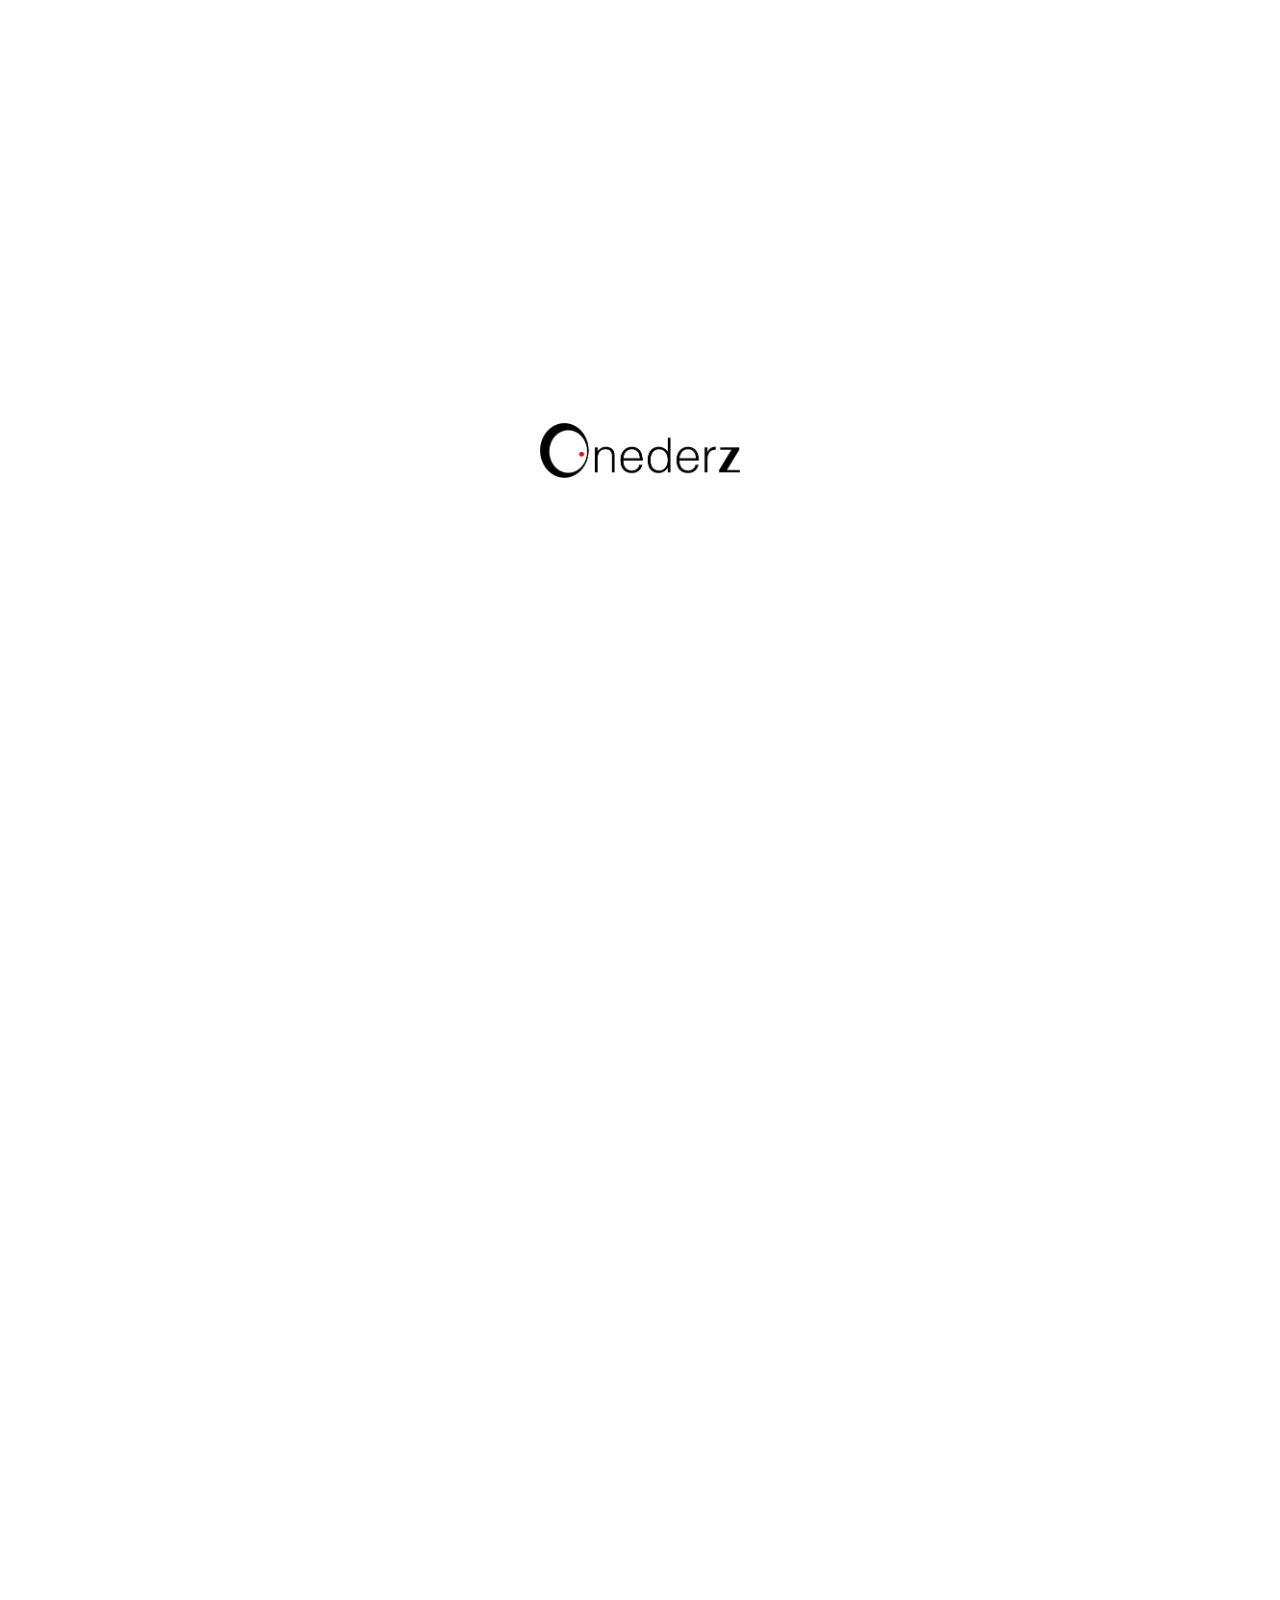
==== commit 4f0c67d7: "Add files via upload" ====
--- a/index.html
+++ b/index.html
@@ -2,2599 +2,2977 @@
 <html lang="en">
 <head>
   <meta charset="UTF-8" />
-  <meta name="viewport" content="width=device-width, initial-scale=1.0" />
   <meta name="viewport" content="width=device-width, initial-scale=1.0, maximum-scale=5.0, viewport-fit=cover">
-  <title>Onederz | in Siem Reap, Phnom Penh, Kampot, Sihanoukville, Koh Rong Sanloem and Koh Rong island, Cambodia</title>
+  <title>Onederz | Premium Hostels in Cambodia</title>
   <link rel="icon" type="image/png" href="mobile-image/logo.webp">
   
   <!-- Preload critical images -->
+  <link rel="preload" as="image" href="mobile-image/logo-white.webp">
+  <link rel="preload" as="image" href="mobile-image/onederzlogo.webp">
+  
+  <!-- Fonts -->
+  <link rel="preconnect" href="https://fonts.googleapis.com">
+  <link rel="preconnect" href="https://fonts.gstatic.com" crossorigin>
+  <link href="https://fonts.googleapis.com/css2?family=Cormorant+Garamond:wght@300;400;500;600;700&family=Montserrat:wght@300;400;500;600;700&display=swap" rel="stylesheet">
+  
+  <!-- Icons -->
   <link rel="stylesheet" href="https://cdnjs.cloudflare.com/ajax/libs/font-awesome/6.4.0/css/all.min.css">
-  <link rel="preload" as="image" href="mobile-image/IMG_1732.webp">
-  <link rel="preload" as="image" href="mobile-image/DJI_0759-HDR.webp">
-  <link rel="preload" as="image" href="mobile-image/IMG_3457.webp">
-  <link rel="stylesheet" href="index.css">
-  
+  
+  <style>
+    * {
+  margin: 0;
+  padding: 0;
+  box-sizing: border-box;
+}
+
+:root {
+  --deep-teal: #1A4D4E;
+  --warm-sand: #E5D3C0;
+  --soft-cream: #FAF7F2;
+  --charcoal: #2C3E4F;
+  --gold-accent: #C6A869;
+  --pure-white: #FFFFFF;
+  --light-gray: #F0F0F0;
+  --text-dark: #2C3E4F;
+  --text-soft: #5A6B7A;
+  --shadow-sm: 0 4px 20px rgba(0, 0, 0, 0.03);
+  --shadow-md: 0 10px 30px rgba(0, 0, 0, 0.05);
+  --shadow-lg: 0 20px 40px rgba(0, 0, 0, 0.08);
+  --transition: all 0.4s cubic-bezier(0.165, 0.84, 0.44, 1);
+}
+
+body {
+  font-family: "Montserrat", sans-serif;
+  color: var(--text-dark);
+  background: var(--pure-white);
+  line-height: 1.6;
+  overflow-x: hidden;
+}
+
+body.no-scroll {
+  overflow: hidden;
+  position: fixed;
+  width: 100%;
+  height: 100%;
+}
+
+body.calendar-open {
+  overflow: hidden;
+  position: fixed;
+  width: 100%;
+  height: 100%;
+}
+
+/* ========== PAGE LOADER ========== */
+.page-loader {
+    position: fixed;
+    top: 0;
+    left: 0;
+    width: 100%;
+    height: 100%;
+    background: var(--pure-white);
+    z-index: 9999;
+    display: flex;
+    justify-content: center;
+    align-items: center;
+    transition: opacity 0.5s ease, visibility 0.5s ease;
+}
+
+.page-loader.fade-out {
+    opacity: 0;
+    visibility: hidden;
+}
+
+.loader-logo {
+    width: 200px;
+    height: 75px;
+    background-image: url('mobile-image/onederzlogo.webp');
+    background-size: contain;
+    background-repeat: no-repeat;
+    background-position: center;
+    animation: pulse 1.5s infinite;
+}
+
+@keyframes pulse {
+    0%, 100% { opacity: 1; transform: scale(1); }
+    50% { opacity: 0.7; transform: scale(0.98); }
+}
+
+/* ========== CONTENT VISIBILITY ========== */
+.page-content {
+    opacity: 0;
+    transition: opacity 0.8s ease;
+}
+
+.page-content.visible {
+    opacity: 1;
+}
+
+/* ========== IMAGE LOADING STYLES ========== */
+.image-wrapper {
+    position: relative;
+    width: 100%;
+    height: 100%;
+    min-height: 200px;
+    background: var(--light-gray);
+    overflow: hidden;
+}
+
+/* Skeleton loading animation for images */
+.skeleton-loading {
+    position: relative;
+    background: var(--light-gray);
+    overflow: hidden;
+}
+
+.skeleton-loading::after {
+    content: '';
+    position: absolute;
+    top: 0;
+    left: 0;
+    right: 0;
+    bottom: 0;
+    background: linear-gradient(
+        90deg,
+        transparent 0%,
+        rgba(255, 255, 255, 0.3) 50%,
+        transparent 100%
+    );
+    animation: skeleton-loading 1.8s infinite;
+    transform: translateX(-100%);
+    z-index: 2;
+}
+
+@keyframes skeleton-loading {
+    100% {
+        transform: translateX(100%);
+    }
+}
+
+img {
+    max-width: 100%;
+    height: auto;
+    display: block;
+}
+
+/* Blur-up effect for lazy images */
+.blur-up {
+    filter: blur(10px);
+    transition: filter 0.4s ease;
+}
+
+.blur-up.loaded {
+    filter: blur(0);
+}
+
+h1, h2, h3, h4 {
+  font-family: "Cormorant Garamond", serif;
+  font-weight: 500;
+  letter-spacing: -0.02em;
+}
+
+/* ========== UTILITIES ========== */
+.container {
+  width: 100%;
+  margin: 0 auto;
+  padding: 0 20px;
+}
+
+.section-title {
+  font-size: 3.2rem;
+  margin-bottom: 1.5rem;
+  color: var(--deep-teal);
+  position: relative;
+  display: inline-block;
+}
+
+.section-title::after {
+  content: '';
+  position: absolute;
+  bottom: -10px;
+  left: 0;
+  width: 60px;
+  height: 2px;
+  background: var(--gold-accent);
+  transition: width 0.3s ease;
+}
+
+.section-title:hover::after {
+    width: 100px;
+}
+
+.section-title.center::after {
+    left: 50%;
+    transform: translateX(-50%);
+}
+
+.section-subtitle {
+  font-size: 1.1rem;
+  color: var(--text-soft);
+  max-width: 600px;
+  margin: 0 auto;
+  font-weight: 300;
+  text-align: center;
+}
+
+/* ========== NAVIGATION ========== */
+.navbar {
+  position: fixed;
+  top: 0;
+  left: 0;
+  width: 100%;
+  z-index: 1000;
+  padding: 25px 0;
+  transition: var(--transition);
+}
+
+.navbar.scrolled {
+  background: rgba(255, 255, 255, 0.95);
+  backdrop-filter: blur(10px);
+  padding: 15px 0;
+  box-shadow: var(--shadow-sm);
+}
+
+.nav-container {
+  max-width: 1400px;
+  margin: 0 auto;
+  padding: 0 40px;
+  display: flex;
+  justify-content: space-between;
+  align-items: center;
+}
+
+.logo {
+  width: 120px;
+  height: 45px;
+  background-image: url("mobile-image/logo-white.webp");
+  background-size: contain;
+  background-position: center;
+  background-repeat: no-repeat;
+  transition: var(--transition);
+}
+
+.scrolled .logo {
+  background-image: url("mobile-image/onederzlogo.webp");
+}
+
+.nav-links {
+  display: flex;
+  gap: 50px;
+  align-items: center;
+}
+
+.nav-item {
+  position: relative;
+}
+
+.nav-link {
+  color: var(--pure-white);
+  text-decoration: none;
+  font-weight: 400;
+  font-size: 0.9rem;
+  letter-spacing: 1px;
+  text-transform: uppercase;
+  transition: var(--transition);
+  display: flex;
+  align-items: center;
+  gap: 6px;
+}
+
+.scrolled .nav-link {
+  color: var(--deep-teal);
+}
+
+.nav-link:hover {
+  color: var(--gold-accent);
+}
+
+.dropdown-menu {
+  position: absolute;
+  top: 100%;
+  left: -20px;
+  background: var(--pure-white);
+  min-width: 280px;
+  padding: 20px 0;
+  border-radius: 0;
+  box-shadow: var(--shadow-md);
+  opacity: 0;
+  visibility: hidden;
+  transform: translateY(15px);
+  transition: var(--transition);
+  border-top: 3px solid var(--gold-accent);
+}
+
+.nav-item:hover .dropdown-menu {
+  opacity: 1;
+  visibility: visible;
+  transform: translateY(0);
+}
+
+.dropdown-item {
+  padding: 10px 30px;
+  color: var(--text-dark);
+  text-decoration: none;
+  display: block;
+  font-size: 0.9rem;
+  transition: var(--transition);
+  border-left: 3px solid transparent;
+}
+
+.dropdown-item:hover {
+  background: var(--soft-cream);
+  border-left-color: var(--gold-accent);
+  padding-left: 35px;
+}
+
+.dropdown-item i {
+  margin-right: 10px;
+  color: var(--gold-accent);
+  width: 20px;
+}
+
+.nav-actions {
+  display: flex;
+  align-items: center;
+  gap: 25px;
+}
+
+.social-icons {
+  display: flex;
+  gap: 15px;
+}
+
+.social-icons a {
+  color: var(--pure-white);
+  font-size: 1rem;
+  transition: var(--transition);
+}
+
+.scrolled .social-icons a {
+  color: var(--deep-teal);
+}
+
+.social-icons a:hover {
+  color: var(--gold-accent);
+}
+
+.book-btn {
+  background: transparent;
+  color: var(--pure-white);
+  border: 1px solid var(--pure-white);
+  padding: 12px 30px;
+  font-weight: 500;
+  font-size: 0.9rem;
+  letter-spacing: 1px;
+  cursor: pointer;
+  transition: var(--transition);
+  text-transform: uppercase;
+}
+
+.scrolled .book-btn {
+  color: var(--deep-teal);
+  border-color: var(--deep-teal);
+}
+
+.book-btn:hover {
+  background: var(--gold-accent);
+  border-color: var(--gold-accent);
+  color: var(--pure-white);
+}
+
+/* Mobile Navigation */
+.mobile-toggle {
+  display: none;
+  color: var(--pure-white);
+  font-size: 1.5rem;
+  cursor: pointer;
+  background: none;
+  border: none;
+}
+
+.scrolled .mobile-toggle {
+  color: var(--deep-teal);
+}
+
+@media (max-width: 1000px) {
+  .nav-links {
+    display: none;
+  }
+  
+  .mobile-toggle {
+    display: block;
+  }
+  
+  .nav-actions {
+    gap: 15px;
+  }
+  
+  .book-btn {
+    padding: 8px 20px;
+    font-size: 0.8rem;
+  }
+}
+
+/* ========== HERO ========== */
+.hero {
+  height: 100vh;
+  position: relative;
+  display: flex;
+  align-items: center;
+  justify-content: center;
+  text-align: center;
+  overflow: hidden;
+}
+
+.hero-video {
+  position: absolute;
+  top: 0;
+  left: 0;
+  width: 100%;
+  height: 100%;
+  object-fit: cover;
+  z-index: -2;
+  opacity: 0;
+  transition: opacity 1s ease;
+}
+
+.hero-video.loaded {
+    opacity: 1;
+}
+
+.hero-overlay {
+  position: absolute;
+  top: 0;
+  left: 0;
+  width: 100%;
+  height: 100%;
+  background: linear-gradient(135deg, rgba(26, 77, 78, 0.7), rgba(44, 62, 79, 0.8));
+  z-index: -1;
+}
+
+.hero-content {
+  max-width: 800px;
+  padding: 0 20px;
+  position: relative;
+  z-index: 1;
+}
+
+.hero-title {
+  font-size: clamp(3rem, 8vw, 5.5rem);
+  font-weight: 500;
+  margin-bottom: 20px;
+  color: var(--pure-white);
+  line-height: 1.1;
+  animation: fadeUp 1s ease;
+}
+
+.hero-title span {
+  color: var(--gold-accent);
+  font-style: italic;
+}
+
+.hero-subtitle {
+  font-size: 1rem;
+  color: var(--soft-cream);
+  max-width: 500px;
+  margin: 0 auto;
+  font-weight: 300;
+  letter-spacing: 1px;
+  line-height: 1.8;
+  animation: fadeUp 1s ease 0.2s both;
+}
+
+.scroll-down {
+  position: absolute;
+  bottom: 40px;
+  left: 50%;
+  transform: translateX(-50%);
+  color: var(--pure-white);
+  font-size: 1.2rem;
+  animation: bounce 2s infinite;
+  cursor: pointer;
+  transition: opacity 0.3s;
+  z-index: 1;
+  background: rgba(0,0,0,0.2);
+  width: 50px;
+  height: 50px;
+  border-radius: 50%;
+  display: flex;
+  align-items: center;
+  justify-content: center;
+  backdrop-filter: blur(5px);
+  border: 1px solid rgba(255,255,255,0.3);
+}
+
+.scroll-down.hidden {
+  opacity: 0;
+  pointer-events: none;
+}
+
+@keyframes fadeUp {
+  from {
+    opacity: 0;
+    transform: translateY(40px);
+  }
+  to {
+    opacity: 1;
+    transform: translateY(0);
+  }
+}
+
+@keyframes bounce {
+  0%, 20%, 50%, 80%, 100% {
+    transform: translateX(-50%) translateY(0);
+  }
+  40% {
+    transform: translateX(-50%) translateY(-15px);
+  }
+  60% {
+    transform: translateX(-50%) translateY(-7px);
+  }
+}
+
+/* ========== DESTINATIONS ========== */
+.destinations {
+  padding: 0;
+  background: var(--pure-white);
+  width: 100%;
+}
+
+.destinations .container {
+  max-width: 100%;
+  padding: 0;
+  margin: 0;
+  width: 100%;
+}
+
+.destinations-header {
+  text-align: center;
+  margin-bottom: 60px;
+  padding: 120px 40px 0;
+}
+
+.destinations-header .section-title {
+  display: inline-block;
+}
+
+.destinations-header .section-title::after {
+  left: 50%;
+  transform: translateX(-50%);
+}
+
+.destinations-grid {
+  margin: 0;
+  width: 100%;
+}
+
+.grid-6col {
+  display: grid;
+  grid-template-columns: repeat(6, 1fr);
+  gap: 0;
+  width: 100%;
+  min-height: 400px;
+}
+
+.dest-card {
+  position: relative;
+  overflow: hidden;
+  cursor: pointer;
+  background-size: cover;
+  background-position: center;
+  text-decoration: none;
+  display: block;
+  height: 100%;
+  min-height: 300px;
+}
+
+.dest-card::before {
+  content: '';
+  position: absolute;
+  top: 0;
+  left: 0;
+  right: 0;
+  bottom: 0;
+  background: linear-gradient(to top, rgba(0,0,0,0.7), transparent 60%);
+  z-index: 1;
+  transition: var(--transition);
+}
+
+.dest-card:hover::before {
+  background: linear-gradient(to top, rgba(26, 77, 78, 0.9), transparent 70%);
+}
+
+.dest-card-content {
+  position: absolute;
+  bottom: 0;
+  left: 0;
+  right: 0;
+  padding: 20px 15px;
+  color: var(--pure-white);
+  z-index: 2;
+  transform: translateY(0);
+  transition: var(--transition);
+}
+
+.dest-card:hover .dest-card-content {
+  transform: translateY(-8px);
+}
+
+.dest-city {
+  display: block;
+  font-family: "Cormorant Garamond", serif;
+  font-size: 1.4rem;
+  font-weight: 500;
+  margin-bottom: 5px;
+  line-height: 1.2;
+}
+
+.dest-country {
+  display: flex;
+  align-items: center;
+  gap: 5px;
+  font-size: 0.7rem;
+  letter-spacing: 0.5px;
+  opacity: 0.9;
+  text-transform: uppercase;
+}
+
+.dest-country i {
+  font-size: 0.6rem;
+}
+
+/* ========== ACCOMMODATION ========== */
+.accommodation {
+  padding: 100px 0;
+  background: var(--soft-cream);
+}
+
+.acc-grid {
+  display: grid;
+  grid-template-columns: 1fr 1fr;
+  gap: 80px;
+  align-items: center;
+}
+
+.acc-content {
+  padding-right: 40px;
+}
+
+.acc-content h2 {
+  font-size: 3rem;
+  color: var(--deep-teal);
+  margin-bottom: 30px;
+}
+
+.acc-content p {
+  color: var(--text-soft);
+  margin-bottom: 40px;
+  font-size: 1rem;
+  line-height: 1.8;
+}
+
+.acc-features {
+  display: grid;
+  grid-template-columns: repeat(2, 1fr);
+  gap: 20px;
+}
+
+.acc-feature {
+  display: flex;
+  align-items: center;
+  gap: 12px;
+  font-size: 0.9rem;
+}
+
+.acc-feature i {
+  color: var(--gold-accent);
+  font-size: 1.2rem;
+}
+
+.acc-gallery {
+  display: grid;
+  grid-template-columns: repeat(2, 1fr);
+  gap: 20px;
+}
+
+.gallery-item {
+  overflow: hidden;
+  position: relative;
+  background: var(--light-gray);
+}
+
+.gallery-item img {
+  width: 100%;
+  height: 100%;
+  object-fit: cover;
+  transition: transform 0.6s ease;
+  opacity: 0;
+}
+
+.gallery-item img.loaded {
+    opacity: 1;
+}
+
+.gallery-item:hover img.loaded {
+  transform: scale(1.05);
+}
+
+.item1 {
+  height: 300px;
+}
+
+.item2 {
+  height: 220px;
+  margin-top: 80px;
+}
+
+.item3 {
+  height: 220px;
+  margin-bottom: 80px;
+}
+
+.item4 {
+  height: 300px;
+}
+
+/* ========== DINING ========== */
+.dining {
+  padding: 120px 0;
+}
+
+.dining-grid {
+  display: grid;
+  grid-template-columns: 1fr 1fr;
+  gap: 60px;
+  align-items: center;
+}
+
+.dining-image {
+  width: 100%;
+  overflow: hidden;
+  background: var(--light-gray);
+}
+
+.dining-image img {
+  width: 100%;
+  height: 100%;
+  object-fit: contain;
+  opacity: 0;
+}
+
+.dining-image img.loaded {
+    opacity: 1;
+}
+
+.dining-content {
+  padding-left: 40px;
+}
+
+.dining-content h2 {
+  font-size: 3rem;
+  color: var(--deep-teal);
+  margin-bottom: 30px;
+}
+
+.dining-content p {
+  color: var(--text-soft);
+  margin-bottom: 40px;
+  font-size: 1rem;
+  line-height: 1.8;
+}
+
+.dining-feature {
+  display: flex;
+  align-items: center;
+  gap: 15px;
+  padding: 15px 0;
+  border-bottom: 1px solid var(--warm-sand);
+}
+
+.dining-feature i {
+  color: var(--gold-accent);
+  font-size: 1.2rem;
+  width: 30px;
+}
+
+/* ========== EXPERIENCE ========== */
+.experience {
+  padding: 100px 0;
+  background: var(--deep-teal);
+  color: var(--pure-white);
+}
+
+.exp-header {
+  text-align: center;
+  max-width: 600px;
+  margin: 0 auto 60px;
+}
+
+.exp-header h2 {
+  font-size: 3rem;
+  color: var(--pure-white);
+  margin-bottom: 20px;
+}
+
+.exp-header h2::after {
+  background: var(--gold-accent);
+  left: 50%;
+  transform: translateX(-50%);
+}
+
+.exp-header p {
+  color: var(--warm-sand);
+}
+
+.marquee {
+  position: relative;
+  width: 100%;
+  overflow: hidden;
+  padding: 20px 0;
+}
+
+.marquee-track {
+  display: flex;
+  gap: 20px;
+  width: max-content;
+  animation: scroll 40s linear infinite;
+}
+
+.marquee-track.reverse {
+  animation: scroll-reverse 35s linear infinite;
+}
+
+.marquee-item {
+  width: 280px;
+  height: 180px;
+  flex-shrink: 0;
+  overflow: hidden;
+  background: var(--light-gray);
+}
+
+.marquee-item img {
+  width: 100%;
+  height: 100%;
+  object-fit: cover;
+  filter: grayscale(20%);
+  transition: filter 0.3s ease;
+  opacity: 0;
+}
+
+.marquee-item img.loaded {
+    opacity: 1;
+}
+
+.marquee-item:hover img.loaded {
+  filter: grayscale(0);
+}
+
+@keyframes scroll {
+  0% { transform: translateX(0); }
+  100% { transform: translateX(-50%); }
+}
+
+@keyframes scroll-reverse {
+  0% { transform: translateX(-50%); }
+  100% { transform: translateX(0); }
+}
+
+/* ========== REVIEWS ========== */
+.reviews {
+  padding: 120px 0;
+  background: var(--pure-white);
+}
+
+.reviews-header {
+  text-align: center;
+  margin-bottom: 60px;
+}
+
+.reviews-grid {
+  display: grid;
+  grid-template-columns: repeat(3, 1fr);
+  gap: 30px;
+  max-width: 1100px;
+  margin: 0 auto;
+}
+
+.review-card {
+  padding: 40px;
+  background: var(--soft-cream);
+  border: 1px solid var(--warm-sand);
+  transition: var(--transition);
+}
+
+.review-card:hover {
+  transform: translateY(-5px);
+  box-shadow: var(--shadow-md);
+}
+
+.reviewer {
+  display: flex;
+  align-items: center;
+  gap: 15px;
+  margin-bottom: 20px;
+}
+
+.reviewer-initials {
+  width: 50px;
+  height: 50px;
+  background: var(--deep-teal);
+  color: var(--pure-white);
+  display: flex;
+  align-items: center;
+  justify-content: center;
+  font-weight: 500;
+  font-size: 1.1rem;
+}
+
+.reviewer-info h4 {
+  font-family: "Montserrat", sans-serif;
+  font-size: 1rem;
+  font-weight: 600;
+  margin-bottom: 5px;
+}
+
+.reviewer-info .source {
+  font-size: 0.8rem;
+  color: var(--gold-accent);
+  text-transform: uppercase;
+  letter-spacing: 1px;
+}
+
+.rating {
+  display: flex;
+  gap: 3px;
+  margin-bottom: 15px;
+}
+
+.rating i {
+  color: var(--gold-accent);
+  font-size: 0.9rem;
+}
+
+.review-text {
+  color: var(--text-soft);
+  font-size: 0.9rem;
+  line-height: 1.8;
+  font-style: italic;
+}
+
+/* ========== BOOKING ========== */
+.booking {
+  padding: 100px 0;
+  background: linear-gradient(135deg, rgba(26, 77, 78, 0.95), rgba(44, 62, 79, 0.95)), url('mobile-image/maps.webp');
+  background-size: cover;
+  background-position: center;
+  background-attachment: fixed;
+}
+
+.booking-container {
+  max-width: 600px;
+  margin: 0 auto;
+  text-align: center;
+  animation: slideUpFade 0.8s ease-out;
+}
+
+@keyframes slideUpFade {
+  from {
+    opacity: 0;
+    transform: translateY(30px);
+  }
+  to {
+    opacity: 1;
+    transform: translateY(0);
+  }
+}
+
+.booking h2 {
+  font-size: 3rem;
+  color: var(--pure-white);
+  margin-bottom: 15px;
+  animation: fadeIn 1s ease-out 0.2s both;
+}
+
+@keyframes fadeIn {
+  from { opacity: 0; }
+  to { opacity: 1; }
+}
+
+.booking p {
+  color: var(--warm-sand);
+  margin-bottom: 40px;
+  font-size: 1rem;
+  letter-spacing: 1px;
+  animation: fadeIn 1s ease-out 0.4s both;
+}
+
+.booking-form {
+  background: var(--pure-white);
+  padding: 40px;
+  border-radius: 8px;
+  animation: scaleIn 0.6s ease-out 0.6s both;
+}
+
+@keyframes scaleIn {
+  from {
+    opacity: 0;
+    transform: scale(0.95);
+  }
+  to {
+    opacity: 1;
+    transform: scale(1);
+  }
+}
+
+.form-group {
+  margin-bottom: 25px;
+  text-align: left;
+  animation: slideRight 0.5s ease-out;
+}
+
+@keyframes slideRight {
+  from {
+    opacity: 0;
+    transform: translateX(-20px);
+  }
+  to {
+    opacity: 1;
+    transform: translateX(0);
+  }
+}
+
+.form-group:nth-child(2) {
+  animation-delay: 0.2s;
+}
+
+.form-label {
+  display: block;
+  margin-bottom: 10px;
+  color: var(--deep-teal);
+  font-size: 0.8rem;
+  letter-spacing: 1px;
+  text-transform: uppercase;
+  font-weight: 500;
+}
+
+/* ===== NEW DROPDOWN STYLES ===== */
+.destination-select {
+  width: 100%;
+  padding: 15px 20px;
+  border: 2px solid var(--warm-sand);
+  background: transparent;
+  font-size: 0.9rem;
+  transition: all 0.3s cubic-bezier(0.4, 0, 0.2, 1);
+  border-radius: 8px;
+  cursor: pointer;
+  appearance: none;
+  -webkit-appearance: none;
+  -moz-appearance: none;
+  background-image: url("data:image/svg+xml;utf8,<svg xmlns='http://www.w3.org/2000/svg' width='16' height='16' viewBox='0 0 24 24' fill='none' stroke='%231a4d4e' stroke-width='2' stroke-linecap='round' stroke-linejoin='round'><polyline points='6 9 12 15 18 9'/></svg>");
+  background-repeat: no-repeat;
+  background-position: right 15px center;
+  background-size: 16px;
+  color: var(--deep-teal);
+  font-weight: 500;
+}
+
+.destination-select:hover {
+  border-color: var(--gold-accent);
+  background-color: rgba(212, 175, 55, 0.05);
+  transform: translateY(-2px);
+  box-shadow: 0 5px 15px rgba(0, 0, 0, 0.1);
+}
+
+.destination-select:focus {
+  outline: none;
+  border-color: var(--gold-accent);
+  box-shadow: 0 0 0 3px rgba(212, 175, 55, 0.2);
+}
+
+.destination-select.error {
+  border-color: #e74c3c;
+  animation: shake 0.5s cubic-bezier(0.36, 0.07, 0.19, 0.97) both;
+  background-color: rgba(231, 76, 60, 0.05);
+}
+
+@keyframes shake {
+  10%, 90% { transform: translateX(-1px); }
+  20%, 80% { transform: translateX(2px); }
+  30%, 50%, 70% { transform: translateX(-4px); }
+  40%, 60% { transform: translateX(4px); }
+}
+
+.destination-select option {
+  padding: 12px;
+  background: var(--pure-white);
+  color: var(--deep-teal);
+}
+
+.destination-select optgroup {
+  background: var(--soft-cream);
+  color: var(--deep-teal);
+  font-weight: 600;
+}
+
+/* Date input styles */
+.date-input {
+  width: 100%;
+  padding: 15px 20px;
+  border: 2px solid var(--warm-sand);
+  background: transparent;
+  font-size: 0.9rem;
+  transition: all 0.3s cubic-bezier(0.4, 0, 0.2, 1);
+  border-radius: 8px;
+  cursor: pointer;
+  color: var(--deep-teal);
+}
+
+.date-input:hover {
+  border-color: var(--gold-accent);
+  background-color: rgba(212, 175, 55, 0.05);
+  transform: translateY(-2px);
+  box-shadow: 0 5px 15px rgba(0, 0, 0, 0.1);
+}
+
+.date-input:focus {
+  outline: none;
+  border-color: var(--gold-accent);
+  box-shadow: 0 0 0 3px rgba(212, 175, 55, 0.2);
+}
+
+/* Calendar Popup Styles */
+.calendar-popup {
+  position: absolute;
+  top: 0%;
+  left: 0;
+  right: 0;
+  background: var(--pure-white);
+  border: 1px solid var(--warm-sand);
+  box-shadow: var(--shadow-lg);
+  z-index: 1000;
+  margin-top: 5px;
+  display: none;
+  border-radius: 8px;
+  padding: 10px;
+  animation: slideDown 0.3s ease-out;
+}
+
+@keyframes slideDown {
+  from {
+    opacity: 0;
+    transform: translateY(-10px);
+  }
+  to {
+    opacity: 1;
+    transform: translateY(0);
+  }
+}
+
+.calendar-popup.show {
+  display: block;
+}
+
+.calendar-header {
+  display: flex;
+  justify-content: space-between;
+  align-items: center;
+  margin-bottom: 10px;
+  padding-bottom: 5px;
+  border-bottom: 1px solid var(--warm-sand);
+}
+
+.calendar-header h3 {
+  font-family: "Cormorant Garamond", serif;
+  color: var(--deep-teal);
+  font-size: 1.5rem;
+  margin: 0;
+}
+
+.close-btn-booking {
+  background: none;
+  border: none;
+  font-size: 1.5rem;
+  cursor: pointer;
+  color: var(--text-soft);
+  transition: var(--transition);
+}
+
+.close-btn-booking:hover {
+  color: var(--gold-accent);
+  transform: rotate(90deg);
+}
+
+.calendar-container {
+  display: grid;
+  grid-template-columns: 1fr 1fr;
+  gap: 10px;
+  position: relative;
+}
+
+.month-nav {
+  top: 0px;
+  position: absolute;
+  background: var(--soft-cream);
+  border: 1px solid var(--warm-sand);
+  width: 35px;
+  height: 37.5px;
+  border-radius: 4px;
+  cursor: pointer;
+  color: var(--deep-teal);
+  transition: all 0.3s ease;
+  display: flex;
+  align-items: center;
+  justify-content: center;
+}
+
+.month-nav:hover:not(:disabled) {
+  background: var(--gold-accent);
+  border-color: var(--gold-accent);
+  color: var(--pure-white);
+  transform: scale(1.1);
+}
+
+.month-nav:disabled {
+  opacity: 0.3;
+  cursor: not-allowed;
+}
+
+ .prev {
+  left: 0;
+}
+
+ .next {
+  right: 0;
+}
+
+.calendar-month {
+  background: var(--pure-white);
+  animation: fadeScale 0.3s ease-out;
+}
+
+@keyframes fadeScale {
+  from {
+    opacity: 0;
+    transform: scale(0.95);
+  }
+  to {
+    opacity: 1;
+    transform: scale(1);
+  }
+}
+
+.month-header {
+  margin-bottom: 15px;
+  display: flex;
+  justify-content: center;
+}
+
+.month-selector {
+  display: flex;
+  gap: 1px;
+}
+
+.month-select, .year-select {
+  padding: 8px 12px;
+  border: 1px solid var(--warm-sand);
+  background: var(--pure-white);
+  font-family: "Montserrat", sans-serif;
+  font-size: 0.9rem;
+  color: var(--deep-teal);
+  cursor: pointer;
+  border-radius: 4px;
+  transition: all 0.3s ease;
+  flex: 1;
+}
+
+.month-select:hover, .year-select:hover {
+  border-color: var(--gold-accent);
+  transform: translateY(-2px);
+  box-shadow: 0 5px 15px rgba(0, 0, 0, 0.1);
+}
+
+.month-select:focus, .year-select:focus {
+  outline: none;
+  border-color: var(--gold-accent);
+  box-shadow: 0 0 0 3px rgba(212, 175, 55, 0.2);
+}
+
+.weekdays {
+  display: grid;
+  grid-template-columns: repeat(7, 1fr);
+  margin-bottom: 10px;
+}
+
+.weekday {
+  text-align: center;
+  font-size: 0.75rem;
+  font-weight: 600;
+  color: var(--gold-accent);
+  text-transform: uppercase;
+  padding: 5px;
+}
+
+.days-grid {
+  display: grid;
+  grid-template-columns: repeat(7, 1fr);
+  gap: 2px;
+}
+
+.day {
+  aspect-ratio: 1;
+  display: flex;
+  align-items: center;
+  justify-content: center;
+  cursor: pointer;
+  font-size: 0.85rem;
+  color: var(--text-dark);
+  transition: all 0.2s ease;
+  border-radius: 4px;
+  position: relative;
+}
+
+.day:hover:not(.disabled):not(.empty) {
+  background: var(--soft-cream);
+  transform: scale(1.1);
+  z-index: 1;
+  box-shadow: 0 2px 8px rgba(0, 0, 0, 0.1);
+}
+
+.day.empty {
+  cursor: default;
+}
+
+.day.disabled {
+  color: #ccc;
+  cursor: not-allowed;
+  pointer-events: none;
+}
+
+.day.today {
+  font-weight: 700;
+  color: var(--gold-accent);
+  position: relative;
+}
+
+.day.today::after {
+  content: '';
+  position: absolute;
+  bottom: 2px;
+  left: 50%;
+  transform: translateX(-50%);
+  width: 4px;
+  height: 4px;
+  background: var(--gold-accent);
+  border-radius: 50%;
+}
+
+.day.check-in {
+  background: var(--deep-teal);
+  color: var(--pure-white);
+  border-radius: 4px 0 0 4px;
+  animation: pulse 0.3s ease;
+}
+
+.day.check-out {
+  background: var(--deep-teal);
+  color: var(--pure-white);
+  border-radius: 0 4px 4px 0;
+  animation: pulse 0.3s ease;
+}
+
+@keyframes pulse {
+  0% { transform: scale(1); }
+  50% { transform: scale(1.1); }
+  100% { transform: scale(1); }
+}
+
+.day.check-in.check-out {
+  border-radius: 4px;
+}
+
+.day.in-range {
+  background: var(--warm-sand);
+  color: var(--text-dark);
+  position: relative;
+}
+
+.day.in-range::before {
+  content: '';
+  position: absolute;
+  top: 0;
+  left: 0;
+  right: 0;
+  bottom: 0;
+  background: rgba(212, 175, 55, 0.1);
+  animation: fadeIn 0.3s ease;
+}
+
+/* Search button in calendar */
+.calendar-search-btn {
+  margin-top: 20px;
+  padding-top: 15px;
+  border-top: 1px solid var(--warm-sand);
+  text-align: center;
+  animation: fadeIn 0.5s ease 0.3s both;
+}
+
+.search-btn {
+  background: var(--gold-accent);
+  color: var(--pure-white);
+  border: none;
+  padding: 12px 30px;
+  font-size: 0.9rem;
+  text-transform: uppercase;
+  letter-spacing: 1px;
+  cursor: pointer;
+  transition: all 0.3s cubic-bezier(0.4, 0, 0.2, 1);
+  border-radius: 4px;
+  position: relative;
+  overflow: hidden;
+  min-width: 120px;
+}
+
+.search-btn:hover:not(:disabled) {
+  background: var(--deep-teal);
+  transform: translateY(-2px);
+  box-shadow: 0 5px 15px rgba(0, 0, 0, 0.2);
+}
+
+.search-btn:active:not(:disabled) {
+  transform: translateY(0);
+}
+
+.search-btn:disabled {
+  opacity: 0.5;
+  cursor: not-allowed;
+}
+
+.search-btn.loading {
+  color: transparent;
+}
+
+.search-btn.loading::after {
+  content: '';
+  position: absolute;
+  width: 20px;
+  height: 20px;
+  top: 50%;
+  left: 50%;
+  margin-left: -10px;
+  margin-top: -10px;
+  border: 2px solid var(--pure-white);
+  border-radius: 50%;
+  border-top-color: transparent;
+  animation: spinner 0.6s linear infinite;
+}
+
+@keyframes spinner {
+  to { transform: rotate(360deg); }
+}
+
+/* Error animation for destination select */
+@keyframes shakeError {
+  0%, 100% { transform: translateX(0); }
+  10%, 30%, 50%, 70%, 90% { transform: translateX(-5px); }
+  20%, 40%, 60%, 80% { transform: translateX(5px); }
+}
+
+.destination-select.error {
+  border-color: #e74c3c;
+  animation: shakeError 0.5s ease-in-out;
+  background-color: #fff9f9;
+}
+
+/* Mobile Calendar Styles */
+@media (max-width: 768px) {
+  .calendar-popup {
+    position: fixed;
+    top: 50%;
+    left: 50%;
+    transform: translate(-50%, -50%);
+    width: 95%;
+    max-width: 450px;
+    max-height: 85vh;
+    overflow-y: auto;
+    margin-top: 0;
+    padding: 15px;
+    -webkit-overflow-scrolling: touch;
+  }
+  
+  .calendar-container {
+    grid-template-columns: 1fr;
+    gap: 20px;
+  }
+  
+  .calendar-header {
+    position: sticky;
+    top: 0;
+    background: var(--pure-white);
+    z-index: 2;
+    padding: 5px 0;
+  }
+  
+  .calendar-month {
+    margin-bottom: 20px;
+  }
+  
+  .month-selector {
+    max-width: 100%;
+  }
+  
+  .month-select, .year-select {
+    padding: 12px;
+    font-size: 1rem;
+  }
+  
+  .weekday {
+    font-size: 0.7rem;
+  }
+  
+  .month-nav {
+    width: 45px;
+    height: 45px;
+    font-size: 1.2rem;
+  }
+  
+  .day {
+    min-height: 44px;
+    min-width: 44px;
+  }
+  
+  .close-btn-booking {
+    padding: 10px;
+    font-size: 1.8rem;
+  }
+  
+  .days-grid {
+    gap: 4px;
+  }
+  
+  .calendar-search-btn {
+    bottom: 0;
+    background: var(--pure-white);
+    padding: 15px 0 5px;
+    margin-top: 10px;
+    z-index: 2;
+  }
+  
+  .search-btn {
+    padding: 15px 30px;
+    font-size: 1rem;
+    width: 100%;
+    max-width: 250px;
+  }
+}
+
+/* Small mobile devices */
+@media (max-width: 480px) {
+  .calendar-popup {
+    width: 98%;
+    padding: 10px;
+    max-height: 90vh;
+  }
+  
+  .calendar-header h3 {
+    font-size: 1.3rem;
+  }
+  
+  .weekdays {
+    margin-bottom: 5px;
+  }
+  
+  .weekday {
+    font-size: 0.65rem;
+  }
+  
+  .day {
+    font-size: 0.8rem;
+    min-height: 38px;
+    min-width: 38px;
+  }
+  
+  .month-nav {
+    width: 40px;
+    height: 40px;
+  }
+  
+  .month-select, .year-select {
+    padding: 10px;
+    font-size: 0.9rem;
+  }
+  
+  .days-grid {
+    gap: 2px;
+  }
+}
+
+/* Landscape mode on mobile */
+@media (max-width: 768px) and (orientation: landscape) {
+  .calendar-popup {
+    top: 50%;
+    max-height: 90vh;
+  }
+  
+  .calendar-container {
+    grid-template-columns: 1fr 1fr;
+    gap: 15px;
+  }
+  
+  .day {
+    min-height: 35px;
+    min-width: 35px;
+  }
+}
+
+/* ========== FOOTER ========== */
+.footer {
+  background: var(--charcoal);
+  color: var(--warm-sand);
+  padding: 80px 0 40px;
+}
+
+.footer-grid {
+  display: grid;
+  grid-template-columns: repeat(4, 1fr);
+  gap: 60px;
+  max-width: 1200px;
+  margin: 0 auto 60px;
+  padding: 0 20px;
+}
+
+.footer-col h4 {
+  color: var(--pure-white);
+  margin-bottom: 30px;
+  font-size: 1.2rem;
+  letter-spacing: 2px;
+  text-transform: uppercase;
+}
+
+.footer-links {
+  list-style: none;
+}
+
+.footer-links li {
+  margin-bottom: 15px;
+}
+
+.footer-links a {
+  color: var(--warm-sand);
+  text-decoration: none;
+  font-size: 0.9rem;
+  transition: var(--transition);
+}
+
+.footer-links a:hover {
+  color: var(--gold-accent);
+  padding-left: 5px;
+}
+
+.footer-contact {
+  display: flex;
+  align-items: center;
+  gap: 15px;
+  margin-bottom: 20px;
+  font-size: 0.9rem;
+}
+
+.footer-contact i {
+  color: var(--gold-accent);
+  width: 20px;
+}
+
+.footer-social {
+  display: flex;
+  gap: 20px;
+  margin-top: 30px;
+}
+
+.footer-social a {
+  color: var(--warm-sand);
+  font-size: 1.2rem;
+  transition: var(--transition);
+}
+
+.footer-social a:hover {
+  color: var(--gold-accent);
+}
+
+.footer-bottom {
+  text-align: center;
+  padding-top: 40px;
+  border-top: 1px solid rgba(229, 211, 192, 0.1);
+  max-width: 1200px;
+  margin: 0 auto;
+  font-size: 0.8rem;
+  letter-spacing: 1px;
+}
+
+/* ========== BACK TO TOP ========== */
+.back-top {
+  position: fixed;
+  bottom: 40px;
+  right: 40px;
+  width: 50px;
+  height: 50px;
+  background: var(--gold-accent);
+  color: var(--pure-white);
+  display: flex;
+  align-items: center;
+  justify-content: center;
+  cursor: pointer;
+  opacity: 0;
+  visibility: hidden;
+  transition: var(--transition);
+  z-index: 99;
+  border: none;
+}
+
+.back-top.visible {
+  opacity: 1;
+  visibility: visible;
+}
+
+.back-top:hover {
+  background: var(--deep-teal);
+  transform: translateY(-3px);
+}
+
+.progress-bar {
+  position: fixed;
+  top: 0;
+  left: 0;
+  height: 3px;
+  background: var(--gold-accent);
+  z-index: 9999;
+  transition: width 0.1s;
+}
+
+/* ========== ANIMATIONS ========== */
+.fade-up {
+  opacity: 0;
+  transform: translateY(40px);
+  transition: opacity 0.8s ease, transform 0.8s ease;
+}
+
+.fade-up.visible {
+  opacity: 1;
+  transform: translateY(0);
+}
+
+/* ========== RESPONSIVE ========== */
+@media (max-width: 1200px) {
+  .grid-6col {
+    grid-template-columns: repeat(2, 1fr);
+    grid-template-rows: repeat(3, 1fr);
+    min-height: 500px;
+  }
+}
+
+@media (max-width: 900px) {
+  .acc-grid {
+    grid-template-columns: 1fr;
+    gap: 50px;
+  }
+  
+  .acc-content {
+    padding-right: 0;
+  }
+  
+  .item2 {
+    margin: auto 0 0 0;
+  }
+  
+  .item3 {
+    margin: 0 0 0 auto;
+  }
+  
+  .dining-grid {
+    grid-template-columns: 1fr;
+  }
+  
+  .dining-content {
+    padding-left: 0;
+    order: 2;
+  }
+  
+  .dining-image {
+    height: 320px;
+    order: 1;
+  }
+  
+  .reviews-grid {
+    grid-template-columns: 1fr;
+    gap: 20px;
+  }
+}
+
+@media (max-width: 768px) {
+  .section-title {
+    font-size: 2.5rem;
+  }
+  
+  .nav-container {
+    padding: 0 20px;
+  }
+  
+  .footer-grid {
+    grid-template-columns: repeat(2, 1fr);
+    gap: 40px;
+  }
+  
+  .destinations-header {
+    padding: 80px 20px 0;
+  }
+}
+
+@media (max-width: 500px) {
+  .footer-grid {
+    grid-template-columns: 1fr;
+  }
+  
+  .booking-form {
+    padding: 25px;
+  }
+}
+
+/* ========== MOBILE SIDEBAR STYLES ========== */
+.sidebar-overlay {
+  position: fixed;
+  top: 0;
+  left: 0;
+  width: 100%;
+  height: 100%;
+  background: rgba(0,0,0,0.5);
+  z-index: 1999;
+  opacity: 0;
+  visibility: hidden;
+  transition: all 0.3s ease;
+}
+
+.sidebar-overlay.active {
+  opacity: 1;
+  visibility: visible;
+}
+
+.mobile-sidebar {
+  position: fixed;
+  top: 0;
+  right: -100%;
+  width: 400px;
+  max-width: 95%;
+  height: 100vh;
+  background: var(--pure-white);
+  z-index: 2000;
+  transition: right 0.4s ease;
+  box-shadow: -5px 0 30px rgba(0,0,0,0.1);
+  overflow-y: auto;
+}
+
+.mobile-sidebar.active {
+  right: 0;
+}
+
+.sidebar-header {
+  display: flex;
+  justify-content: space-between;
+  align-items: center;
+  padding: 30px 30px 20px;
+  border-bottom: 1px solid var(--warm-sand);
+}
+
+.sidebar-logo {
+  width: 120px;
+  height: 35px;
+  background-image: url('mobile-image/onederzlogo.webp');
+  background-size: contain;
+  background-repeat: no-repeat;
+}
+
+.sidebar-close {
+  font-size: 2rem;
+  line-height: 1;
+  cursor: pointer;
+  background: none;
+  border: none;
+  color: var(--text-dark);
+}
+
+.sidebar-content {
+  padding: 20px 30px 30px;
+}
+
+.sidebar-section {
+  margin-bottom: 30px;
+}
+
+.sidebar-title {
+  font-weight: 600;
+  color: var(--deep-teal);
+  margin-bottom: 15px;
+  display: flex;
+  align-items: center;
+  gap: 8px;
+  font-size: 1rem;
+  letter-spacing: 1px;
+}
+
+.sidebar-link {
+  display: block;
+  padding: 12px 0;
+  color: var(--text-soft);
+  text-decoration: none;
+  transition: var(--transition);
+  border-bottom: 1px solid var(--light-gray);
+}
+
+.sidebar-link:last-child {
+  border-bottom: none;
+}
+
+.sidebar-link:hover {
+  color: var(--gold-accent);
+  padding-left: 5px;
+}
+
+.sidebar-divider {
+  border-top: 1px solid var(--warm-sand);
+  padding-top: 30px;
+  margin-top: 20px;
+}
+
+.contact-info-sidebar {
+  display: flex;
+  align-items: center;
+  gap: 15px;
+  margin-bottom: 20px;
+  color: var(--text-soft);
+  font-size: 0.9rem;
+}
+
+.contact-info-sidebar i {
+  color: var(--gold-accent);
+  width: 25px;
+  font-size: 1.1rem;
+}
+
+@media (max-width: 1000px) {
+  .sidebar-overlay,
+  .mobile-sidebar {
+    display: block;
+  }
+}
+  </style>
 </head>
-
 <body>
-
-  <!-- Desktop Navigation -->
-    <header>
-        <nav class="desktop-navigation">
-            <div class="desktop-nav-container">
-                <div class="desktop-logo">
-                    <a href="#">
-                        <div id="logo"></div>
-                    </a>
-                </div>
-                
-                <ul class="desktop-nav-menu">
-                    <li class="desktop-nav-item">
-                        <a class="desktop-nav-link">
-                            <i class="fas fa-map-marker-alt"></i>Destinations
-                        </a>
-                        <ul class="desktop-dropdown-menu">
-                            <div class="dropdown-columns">
-                                <div class="dropdown-column">
-                                    <div class="dropdown-headerss">
-                                        <i class="fas fa-landmark"></i> Cambodia
-                                    </div>
-                                    <li class="desktop-dropdown-item">
-                                        <a href="siem-reap/index.html" class="desktop-dropdown-link">
-                                            <i class="fas fa-angle-right"></i>Siem Reap
-                                        </a>
-                                    </li>
-                                    <li class="desktop-dropdown-item">
-                                        <a href="phnom-penh/index.html" class="desktop-dropdown-link">
-                                            <i class="fas fa-angle-right"></i>Phnom Penh
-                                        </a>
-                                    </li>
-                                    <li class="desktop-dropdown-item">
-                                        <a href="kampot/index.html" class="desktop-dropdown-link">
-                                            <i class="fas fa-angle-right"></i>Kampot
-                                        </a>
-                                    </li>
-                                    <li class="desktop-dropdown-item">
-                                        <a href="sihanoukville/index.html" class="desktop-dropdown-link">
-                                            <i class="fas fa-angle-right"></i>Sihanoukville
-                                        </a>
-                                    </li>
-                                    <li class="desktop-dropdown-item">
-                                        <a href="koh-rong-sanloem/index.html" class="desktop-dropdown-link">
-                                            <i class="fas fa-angle-right"></i>Koh Rong Sanloem
-                                        </a>
-                                    </li>
-                                    <li class="desktop-dropdown-item">
-                                        <a href="koh-rong/index.html" class="desktop-dropdown-link">
-                                            <i class="fas fa-angle-right"></i>Koh Rong
-                                        </a>
-                                    </li>
-                                </div>
-                                
-                                <div class="dropdown-column">
-                                    <div class="dropdown-headerss">
-                                        <i class="fas fa-landmark"></i> Thailand
-                                    </div>
-                                    <li class="desktop-dropdown-item">
-                                        <a href="#" class="desktop-dropdown-link" style="pointer-events: none; opacity: 0.6;">
-                                            <i class="fas fa-angle-right"></i>Bangkok (Coming soon)
-                                        </a>
-                                    </li>
-                                </div>
-                            </div>
-                        </ul>
-                    </li>
-                    <li class="desktop-nav-item">
-                        <a href="who-we-are/index.html" class="desktop-nav-link">
-                            <i class="fas fa-info-circle"></i>Who We Are
-                        </a>
-                    </li>
-                    <li class="desktop-nav-item">
-                        <a class="desktop-nav-link">
-                            <i class="fas fa-envelope"></i>Contact
-                        </a>
-                        <ul class="desktop-dropdown-menu contact-dropdown-menu">
-                            <div class="contact-info">
-                                <div class="contact-item">
-                                    <i class="fas fa-envelope"></i>
-                                    <div class="contact-details">
-                                        <div class="contact-label">Email</div>
-                                        <div class="contact-value">
-                                            <a href="mailto:onederzreservation@gmail.com">onederzreservation@gmail.com</a>
-                                        </div>
-                                    </div>
-                                </div>
-                                <div class="contact-item">
-                                    <i class="fas fa-phone"></i>
-                                    <div class="contact-details">
-                                        <div class="contact-label">Phone</div>
-                                        <div class="contact-value">
-                                            <a href="tel:+855972117100">+855 97 211 7100</a>
-                                        </div>
-                                    </div>
-                                </div>
-                            </div>
-                        </ul>
-                    </li>
-                </ul>
-                
-                <div class="desktop-nav-actions">
-                    <div class="desktop-social-icons">
-                        <a href="https://web.facebook.com/onederz"><i class="fab fa-facebook-f"></i></a>
-                        <a href="https://www.instagram.com/onederzhostels"><i class="fab fa-instagram"></i></a>
-                    </div>
-                    <button class="desktop-book-now-btn book-now-trigger" id="desktopBookBtn">
-    <i class="fas fa-calendar-check"></i> Book Now
-</button>
-                </div>
+  <!-- Page Loader -->
+  <div class="page-loader" id="pageLoader">
+    <div class="loader-logo"></div>
+  </div>
+
+  <div class="page-content" id="pageContent">
+    <!-- Progress Bar -->
+    <div class="progress-bar" id="progressBar"></div>
+
+    <!-- Navigation -->
+    <nav class="navbar" id="navbar">
+      <div class="nav-container">
+        <a href="#" class="logo" aria-label="Onederz Home"></a>
+        
+        <div class="nav-links">
+          <div class="nav-item">
+            <a href="#" class="nav-link">
+              <i class="fas fa-map-marker-alt"></i> Destinations
+            </a>
+            <div class="dropdown-menu">
+              <a href="siem-reap/index.html" class="dropdown-item"><i class="fas fa-angle-right"></i> Siem Reap</a>
+              <a href="phnom-penh/index.html" class="dropdown-item"><i class="fas fa-angle-right"></i> Phnom Penh</a>
+              <a href="kampot/index.html" class="dropdown-item"><i class="fas fa-angle-right"></i> Kampot</a>
+              <a href="sihanoukville/index.html" class="dropdown-item"><i class="fas fa-angle-right"></i> Sihanoukville</a>
+              <a href="koh-rong-sanloem/index.html" class="dropdown-item"><i class="fas fa-angle-right"></i> Koh Rong Sanloem</a>
+              <a href="koh-rong/index.html" class="dropdown-item"><i class="fas fa-angle-right"></i> Koh Rong</a>
             </div>
-        </nav>
-    </header>
-
-    <!-- Mobile Navigation -->
-    <nav class="mobile-navigation">
-        <div class="mobile-nav-container">
-            <div class="mobile-logo">
-                <a href="#">
-                    <div id="mobile-logo"></div>
-                </a>
+          </div>
+          
+          <div class="nav-item">
+            <a href="who-we-are/index.html" class="nav-link"><i class="fa-solid fa-people-group"></i> Who We Are</a>
+          </div>
+          
+          <div class="nav-item">
+            <a href="#" class="nav-link"><i class="fas fa-envelope"></i> Contact</a>
+            <div class="dropdown-menu" style="min-width: 340px;">
+              <div class="dropdown-item" style="pointer-events: none;">
+                <i class="fas fa-envelope"></i> onederzreservation@gmail.com
+              </div>
+              <div class="dropdown-item" style="pointer-events: none;">
+                <i class="fas fa-phone"></i> +855 97 211 7100
+              </div>
             </div>
-            <div class="mobile-hamburger">
-                <i class="fas fa-bars"></i>
-            </div>
+          </div>
         </div>
+        
+        <div class="nav-actions">
+          <div class="social-icons">
+            <a href="https://web.facebook.com/onederz" target="_blank" rel="noopener noreferrer"><i class="fab fa-facebook-f"></i></a>
+            <a href="https://www.instagram.com/onederzhostels" target="_blank" rel="noopener noreferrer"><i class="fab fa-instagram"></i></a>
+          </div>
+          <button class="book-btn" id="bookBtn">Book Now</button>
+          <button class="mobile-toggle" id="menuToggle" aria-label="Menu">
+            <i class="fas fa-bars"></i>
+          </button>
+        </div>
+      </div>
     </nav>
 
-    <!-- Mobile Menu Overlay -->
-    <div class="mobile-menu-overlay"></div>
-
-    <!-- Mobile Sidebar Menu -->
-    <div class="mobile-sidebar">
-        <div class="mobile-sidebar-header">
-            <div class="mobile-sidebar-logo"></div>
-            <div class="mobile-close-btn">
-                <i class="fas fa-times"></i>
-            </div>
+    <!-- Mobile Sidebar with Overlay -->
+    <div class="sidebar-overlay" id="sidebarOverlay"></div>
+    
+    <div class="mobile-sidebar" id="mobileSidebar">
+      <div class="sidebar-header">
+        <div class="sidebar-logo" aria-label="Onederz Logo"></div>
+        <button class="sidebar-close" id="sidebarClose" aria-label="Close menu">&times;</button>
+      </div>
+      
+      <div class="sidebar-content">
+        <div class="sidebar-section">
+          <div class="sidebar-title"><i class="fa-solid fa-location-arrow"></i> DESTINATIONS</div>
+          <a href="siem-reap/index.html" class="sidebar-link">Siem Reap</a>
+          <a href="phnom-penh/index.html" class="sidebar-link">Phnom Penh</a>
+          <a href="kampot/index.html" class="sidebar-link">Kampot</a>
+          <a href="sihanoukville/index.html" class="sidebar-link">Sihanoukville</a>
+          <a href="koh-rong-sanloem/index.html" class="sidebar-link">Koh Rong Sanloem</a>
+          <a href="koh-rong/index.html" class="sidebar-link">Koh Rong</a>
         </div>
         
-        <ul class="mobile-nav-menu">
-            <li class="mobile-nav-item">
-                <a class="mobile-nav-link" id="destinations-toggle">
-                    <i class="fas fa-map-marker-alt"></i>Destinations
-                    <i class="fas fa-chevron-down" style="margin-left: auto; font-size: 14px;"></i>
-                </a>
-                <ul class="mobile-dropdown-menu" id="destinations-dropdown">
-                    <div class="mobile-dropdown-header">
-                        <i class="fas fa-landmark"></i> Cambodia
-                    </div>
-                    <li class="mobile-dropdown-item">
-                        <a href="siem-reap/index.html" class="mobile-dropdown-link">
-                            <i class="fas fa-angle-right"></i>Siem Reap
-                        </a>
-                    </li>
-                    <li class="mobile-dropdown-item">
-                        <a href="phnom-penh/index.html" class="mobile-dropdown-link">
-                            <i class="fas fa-angle-right"></i>Phnom Penh
-                        </a>
-                    </li>
-                    <li class="mobile-dropdown-item">
-                        <a href="kampot/index.html" class="mobile-dropdown-link">
-                            <i class="fas fa-angle-right"></i>Kampot
-                        </a>
-                    </li>
-                    <li class="mobile-dropdown-item">
-                        <a href="sihanoukville/index.html" class="mobile-dropdown-link">
-                            <i class="fas fa-angle-right"></i>Sihanoukville
-                        </a>
-                    </li>
-                    <li class="mobile-dropdown-item">
-                        <a href="koh-rong-sanloem/index.html" class="mobile-dropdown-link">
-                            <i class="fas fa-angle-right"></i>Koh Rong Sanloem
-                        </a>
-                    </li>
-                    <li class="mobile-dropdown-item">
-                        <a href="koh-rong/index.html" class="mobile-dropdown-link">
-                            <i class="fas fa-angle-right"></i>Koh Rong
-                        </a>
-                    </li>
-                    
-                    <div class="mobile-dropdown-header">
-                        <i class="fas fa-landmark"></i> Thailand
-                    </div>
-                    <li class="mobile-dropdown-item">
-                        <a href="#" class="mobile-dropdown-link" style="pointer-events: none; opacity: 0.6;">
-                            <i class="fas fa-angle-right"></i>Bangkok (Coming soon)
-                        </a>
-                    </li>
-                </ul>
-            </li>
-            <li class="mobile-nav-item">
-                <a href="who-we-are/index.html" class="mobile-nav-link">
-                    <i class="fas fa-info-circle"></i>Who We Are
-                </a>
-            </li>
-        </ul>
-
-        <!-- Mobile Contact Section -->
-        <div class="mobile-contact-section">
-            <div class="mobile-contact-title">
-                <i class="fas fa-address-book"></i> Contact Information
-            </div>
-            <div class="mobile-contact-item">
-                <i class="fas fa-envelope"></i>
-                <div class="mobile-contact-details">
-                    <div class="mobile-contact-label">Email</div>
-                    <div class="mobile-contact-value">
-                        <a href="mailto:onederzreservation@gmail.com">onederzreservation@gmail.com</a>
-                    </div>
-                </div>
-            </div>
-            <div class="mobile-contact-item">
-                <i class="fas fa-phone"></i>
-                <div class="mobile-contact-details">
-                    <div class="mobile-contact-label">Phone</div>
-                    <div class="mobile-contact-value">
-                        <a href="tel:+855972117100">+855 97 211 7100</a>
-                    </div>
-                </div>
-            </div>
+        <div class="sidebar-section">
+          <a href="who-we-are/index.html" class="sidebar-link" style="font-weight: 600; color: var(--deep-teal);"><i class="fa-solid fa-people-group"></i> Who We Are</a>
         </div>
         
-        <div class="mobile-nav-actions">
-            <button class="mobile-book-now-btn book-now-trigger" id="mobileBookBtn">Book Now</button>
-            <div class="mobile-social-icons">
-                <a href="https://web.facebook.com/onederz"><i class="fab fa-facebook-f"></i></a>
-                <a href="https://www.instagram.com/onederzhostels"><i class="fab fa-instagram"></i></a>
-            </div>
+        <div class="sidebar-divider">
+          <div class="contact-info-sidebar">
+            <i class="fas fa-envelope"></i>
+            <span>onederzreservation@gmail.com</span>
+          </div>
+          <div class="contact-info-sidebar">
+            <i class="fas fa-phone"></i>
+            <span>+855 97 211 7100</span>
+          </div>
         </div>
+      </div>
     </div>
 
-    <!-- Hero Section with Video Background -->
-    <section class="section" id="section1">
-        <div class="top-page-title">
-            <div class="top-bg2">
-                <h1>Beyond Your <span class="highlight">Expectation</span></h1>
-                <h3>The time you spend with us become unforgettable memories... This is our goal and what all our team members are passionate about.</h3>
-            </div>
-        </div>
-        <div class="top-page-bg">
-            <video autoplay muted loop playsinline class="bg-video">
-                <source src="mobile-image/main-page-cover.mp4" type="video/mp4">
-                Your browser does not support the video tag.
-            </video>
-        </div>
+    <!-- Hero -->
+    <section class="hero">
+      <video class="hero-video" autoplay muted loop playsinline id="heroVideo">
+        <source src="mobile-image/main-page-cover.mp4" type="video/mp4">
+      </video>
+      <div class="hero-overlay"></div>
+      
+      <div class="hero-content">
+        <h1 class="hero-title">Beyond Your <span>Expectation</span></h1>
+        <p class="hero-subtitle">The time you spend with us become unforgettable memories. This is our goal and what all our team members are passionate about.</p>
+      </div>
+      
+      <div class="scroll-down" id="scrollDown">
+        <i class="fa-solid fa-angles-down"></i>
+      </div>
     </section>
 
-    <!-- Scroll down button -->
-    <div class="scroll-down">
-        <i class="fa-solid fa-angles-down"></i>
-    </div>
-
-
-    <h2 class="explore-head" style="padding-top: 50px;">RIGHT WHERE YOUR JOURNEY BEGINS</h2>
-
-  <!-- Section one -->
-  <div class="gallery-container animate-on-scroll">
-    <!-- IMPROVED TOGGLE BAR WITH SLIDING INDICATOR -->
-    <div class="toggle-bar">
-      <!-- Sliding indicator -->
-      <div class="toggle-slider"></div>
+    <!-- Destinations - NOW FULL WIDTH & PADDING REMOVED -->
+  <section class="destinations">
+    <div class="container">
+      <!-- Header remains with top padding for spacing -->
+      <div class="destinations-header fade-up">
+        <h2 class="section-title">Where Your Journey Begins</h2>
+        <p class="section-subtitle">Six unique locations across Cambodia, each with its own character and charm</p>
+      </div>
       
-      <!-- Toggle buttons -->
-      <button class="active" data-country="all" data-index="0">All</button>
-      <button data-country="cambodia" data-index="1">Cambodia</button>
-      <button data-country="thailand" data-index="2">Thailand</button>
-    </div>
-
-    <!-- Animation container -->
-    <div class="section-container animate-on-scroll">
-  <!-- All Section -->
-  <div class="all-section active">
-    <!-- Desktop Layout -->
-    <div class="grid-layout">
-      <!-- First column: Siem Reap -->
-      <a href="siem-reap/index.html" class="card tall loaded siemreap-card" style="background-image:url('mobile-image/IMG_1732.webp');">
-        <div class="label">
-          <span class="city">Siem Reap</span>
-          <span class="country">Cambodia</span>
-        </div>
-      </a>
-
-      <!-- Middle expanded grid -->
-      <div class="expanded-middle-grid">
-        <!-- Left column: 2 Cambodia cards -->
-        <div class="card-row">
-          <a href="phnom-penh/index.html" class="card loaded phnompenh-card" style="background-image:url('mobile-image/DJI_0759-HDR.webp');">
-            <div class="label">
-              <span class="city">Phnom Penh</span>
-              <span class="country">Cambodia</span>
+      <!-- Full-width grid (container padding removed) -->
+      <div class="destinations-grid fade-up">
+        <div class="grid-6col">
+          <!-- Siem Reap -->
+          <a href="siem-reap/index.html" class="dest-card" style="background-image: url('mobile-image/IMG_1732.webp');">
+            <div class="dest-card-content">
+              <span class="dest-city">Siem Reap</span>
+              <span class="dest-country"><i class="fas fa-map-marker-alt"></i> Cambodia</span>
             </div>
           </a>
-          <a href="sihanoukville/index.html" class="card loaded sihanoukville-card" style="background-image:url('mobile-image/IMG_3457.webp');">
-            <div class="label">
-              <span class="city">Sihanoukville</span>
-              <span class="country">Cambodia</span>
+          
+          <!-- Phnom Penh -->
+          <a href="phnom-penh/index.html" class="dest-card" style="background-image: url('mobile-image/DJI_0759-HDR.webp');">
+            <div class="dest-card-content">
+              <span class="dest-city">Phnom Penh</span>
+              <span class="dest-country"><i class="fas fa-map-marker-alt"></i> Cambodia</span>
             </div>
           </a>
-        </div>
-        
-        <!-- Right column: 2 Cambodia cards -->
-        <div class="card-row">
-          <a href="kampot/index.html" class="card loaded kampot-card" style="background-image:url('mobile-image/IMG_1010.webp');">
-            <div class="label">
-              <span class="city">Kampot</span>
-              <span class="country">Cambodia</span>
+          
+          <!-- Kampot -->
+          <a href="kampot/index.html" class="dest-card" style="background-image: url('mobile-image/IMG_1010.webp');">
+            <div class="dest-card-content">
+              <span class="dest-city">Kampot</span>
+              <span class="dest-country"><i class="fas fa-map-marker-alt"></i> Cambodia</span>
             </div>
           </a>
-          <a href="koh-rong-sanloem/index.html" class="card loaded kohrong-sanloem-card" style="background-image:url('mobile-image/_DSC1285.webp');">
-            <div class="label">
-              <span class="city">Koh Rong Sanloem</span>
-              <span class="country">Cambodia</span>
+          
+          <!-- Sihanoukville -->
+          <a href="sihanoukville/index.html" class="dest-card" style="background-image: url('mobile-image/IMG_3457.webp');">
+            <div class="dest-card-content">
+              <span class="dest-city">Sihanoukville</span>
+              <span class="dest-country"><i class="fas fa-map-marker-alt"></i> Cambodia</span>
+            </div>
+          </a>
+          
+          <!-- Koh Rong Sanloem -->
+          <a href="koh-rong-sanloem/index.html" class="dest-card" style="background-image: url('mobile-image/_DSC1285.webp');">
+            <div class="dest-card-content">
+              <span class="dest-city">Koh Rong Sanloem</span>
+              <span class="dest-country"><i class="fas fa-map-marker-alt"></i> Cambodia</span>
+            </div>
+          </a>
+          
+          <!-- Koh Rong -->
+          <a href="koh-rong/index.html" class="dest-card" style="background-image: url('mobile-image/EOSR6II\ \(44\ of\ 148\).webp');">
+            <div class="dest-card-content">
+              <span class="dest-city">Koh Rong</span>
+              <span class="dest-country"><i class="fas fa-map-marker-alt"></i> Cambodia</span>
             </div>
           </a>
         </div>
       </div>
-
-      <!-- Last column: Koh Rong and Bangkok stacked -->
-      <div class="right-column">
-        <a href="koh-rong/index.html" class="card koh-rong-card loaded" style="background-image:url('mobile-image/EOSR6II (44 of 148).webp');">
-          <div class="label">
-            <span class="city">Koh Rong</span>
-            <span class="country">Cambodia</span>
+    </div>
+  </section>
+
+    <!-- Accommodation -->
+    <section class="accommodation">
+      <div class="container">
+        <div class="acc-grid">
+          <div class="acc-content fade-up">
+            <h2>Comfortable Stay</h2>
+            <p>Enjoy a peaceful stay in our private rooms, or join other travelers in our modern dormitory. Comfort, cleanliness, and convenience at the heart of your journey.</p>
+            
+            <div class="acc-features">
+              <div class="acc-feature"><i class="fas fa-wifi"></i> Free High-Speed WiFi</div>
+              <div class="acc-feature"><i class="fas fa-swimming-pool"></i> Swimming Pools</div>
+              <div class="acc-feature"><i class="fas fa-utensils"></i> Restaurant & Bar</div>
+              <div class="acc-feature"><i class="fas fa-wind"></i> Air Conditioning</div>
+              <div class="acc-feature"><i class="fas fa-shield-alt"></i> 24/7 Security</div>
+              <div class="acc-feature"><i class="fas fa-broom"></i> Daily Housekeeping</div>
+            </div>
           </div>
-        </a>
-        <!-- Bangkok card with disabled click -->
-        <a href="bangkok/index.html" class="card bangkok-card loaded" style="position: relative; pointer-events: none; cursor: default;">
-          <div class="coming-soon-overlay" 
-            style="position: absolute; top: 0; left: 0; width: 100%; height: 100%; 
-            background: rgba(182, 28, 28, 0.6); display: flex; align-items: center; 
-            justify-content: center; color: white; font-size: 24px; font-weight: bold;">
-            Coming soon
+          
+          <div class="acc-gallery fade-up">
+            <div class="gallery-item item1"><img src="mobile-image/superior-twin.webp" alt="Twin Room" class="blur-up" loading="lazy"></div>
+            <div class="gallery-item item2"><img src="mobile-image/superior-double.webp" alt="Double Room" class="blur-up" loading="lazy"></div>
+            <div class="gallery-item item3"><img src="mobile-image/superior-6bed2.webp" alt="Dormitory" class="blur-up" loading="lazy"></div>
+            <div class="gallery-item item4"><img src="mobile-image/superior-6bed.webp" alt="Dormitory" class="blur-up" loading="lazy"></div>
           </div>
-          <div class="label">
-            <span class="city">Bangkok</span>
-            <span class="country">Thailand</span>
+        </div>
+      </div>
+    </section>
+
+    <!-- Dining -->
+    <section class="dining">
+      <div class="container">
+        <div class="dining-grid">
+          <div class="dining-image fade-up">
+            <img src="mobile-image/dinnier.webp" alt="Restaurant" class="blur-up" loading="lazy">
           </div>
-        </a>
+          
+          <div class="dining-content fade-up">
+            <h2>Good Food, Good Mood</h2>
+            <p>Enjoy light meals, coffee, juice, and ice-cold drinks from morning till night. Our restaurants serve delicious local and international cuisine made with fresh ingredients.</p>
+            
+            <div class="dining-feature">
+              <i class="fas fa-coffee"></i>
+              <div>Coffee, Tea & Fresh Juices</div>
+            </div>
+            <div class="dining-feature">
+              <i class="fas fa-utensils"></i>
+              <div>Khmer & Western Dishes</div>
+            </div>
+            <div class="dining-feature">
+              <i class="fas fa-cocktail"></i>
+              <div>Craft Beers & Cocktails</div>
+            </div>
+          </div>
+        </div>
+      </div>
+    </section>
+
+    <!-- Experience -->
+    <section class="experience">
+      <div class="container">
+        <div class="exp-header fade-up">
+          <h2 class="section-title">Explore, Learn & Discover</h2>
+          <p>Step outside and uncover the beauty of the city, or stay in and join our hotel activities. Take a class, make new friends, and experience the local culture.</p>
+        </div>
+      </div>
+      
+      <div class="marquee">
+        <div class="marquee-track">
+          <div class="marquee-item"><img src="mobile-image/main-page-img/activity.webp" alt="Activity" class="blur-up" loading="lazy"></div>
+          <div class="marquee-item"><img src="mobile-image/main-page-img/cycling-sunset.webp" alt="Cycling" class="blur-up" loading="lazy"></div>
+          <div class="marquee-item"><img src="mobile-image/main-page-img/DSC04682.webp" alt="DSC" class="blur-up" loading="lazy"></div>
+          <div class="marquee-item"><img src="mobile-image/main-page-img/IMG_0389.webp" alt="IMG" class="blur-up" loading="lazy"></div>
+          <div class="marquee-item"><img src="mobile-image/main-page-img/IMG_0499.webp" alt="IMG" class="blur-up" loading="lazy"></div>
+          <div class="marquee-item"><img src="mobile-image/main-page-img/IMG_0632.webp" alt="IMG" class="blur-up" loading="lazy"></div>
+          <div class="marquee-item"><img src="mobile-image/main-page-img/IMG_0751.webp" alt="IMG" class="blur-up" loading="lazy"></div>
+          <div class="marquee-item"><img src="mobile-image/main-page-img/IMG_0889.webp" alt="IMG" class="blur-up" loading="lazy"></div>
+        </div>
+      </div>
+      
+      <div class="marquee">
+        <div class="marquee-track reverse">
+          <div class="marquee-item"><img src="mobile-image/main-page-img/pottery class.webp" alt="Pottery" class="blur-up" loading="lazy"></div>
+          <div class="marquee-item"><img src="mobile-image/main-page-img/IMG_0980.webp" alt="IMG" class="blur-up" loading="lazy"></div>
+          <div class="marquee-item"><img src="mobile-image/main-page-img/IMG_0994.webp" alt="IMG" class="blur-up" loading="lazy"></div>
+          <div class="marquee-item"><img src="mobile-image/main-page-img/IMG_2361.webp" alt="IMG" class="blur-up" loading="lazy"></div>
+          <div class="marquee-item"><img src="mobile-image/main-page-img/IMG_2479.webp" alt="IMG" class="blur-up" loading="lazy"></div>
+          <div class="marquee-item"><img src="mobile-image/main-page-img/IMG_2506.webp" alt="IMG" class="blur-up" loading="lazy"></div>
+          <div class="marquee-item"><img src="mobile-image/main-page-img/IMG_2546.webp" alt="IMG" class="blur-up" loading="lazy"></div>
+          <div class="marquee-item"><img src="mobile-image/main-page-img/social-night.webp" alt="Social" class="blur-up" loading="lazy"></div>
+        </div>
+      </div>
+    </section>
+
+    <!-- Reviews -->
+    <section class="reviews">
+      <div class="container">
+        <div class="reviews-header fade-up">
+          <h2 class="section-title">Stories From Happy Travelers</h2>
+          <p class="section-subtitle">Real experiences from our guests across Cambodia</p>
+        </div>
+        
+        <div class="reviews-grid">
+          <div class="review-card fade-up">
+            <div class="reviewer">
+              <div class="reviewer-initials">KN</div>
+              <div class="reviewer-info">
+                <h4>Kyra Nope</h4>
+                <div class="source">Google</div>
+              </div>
+            </div>
+            <div class="rating">
+              <i class="fas fa-star"></i><i class="fas fa-star"></i><i class="fas fa-star"></i><i class="fas fa-star"></i><i class="fas fa-star"></i>
+            </div>
+            <p class="review-text">"Best hostel ever. The people were amazing, loads of activities organized by the hostel so we got to know loads of people. We had a private room and they changed the sheets and fresh towels every day."</p>
+          </div>
+          
+          <div class="review-card fade-up">
+            <div class="reviewer">
+              <div class="reviewer-initials">KC</div>
+              <div class="reviewer-info">
+                <h4>Klaudia C</h4>
+                <div class="source">Google</div>
+              </div>
+            </div>
+            <div class="rating">
+              <i class="fas fa-star"></i><i class="fas fa-star"></i><i class="fas fa-star"></i><i class="fas fa-star"></i><i class="fas fa-star"></i>
+            </div>
+            <p class="review-text">"This is literally the best hostel in SEA. The staff kindness is on another level. The pools are amazing. Towel change whenever you need. Hostel bar & restaurant, so you don't have to come out."</p>
+          </div>
+          
+          <div class="review-card fade-up">
+            <div class="reviewer">
+              <div class="reviewer-initials">WN</div>
+              <div class="reviewer-info">
+                <h4>Winnie Nkosi</h4>
+                <div class="source">Google</div>
+              </div>
+            </div>
+            <div class="rating">
+              <i class="fas fa-star"></i><i class="fas fa-star"></i><i class="fas fa-star"></i><i class="fas fa-star"></i><i class="fas fa-star"></i>
+            </div>
+            <p class="review-text">"I loved it. Didn't spend much time at the hostel, didn't join any of the activities they plan, next time I'm there I definitely will. Super clean and lots to do. I recommend."</p>
+          </div>
+        </div>
+      </div>
+    </section>
+
+    <!-- Booking -->
+  <section class="booking" id="booking">
+    <div class="container">
+      <div class="booking-container fade-up">
+        <h2>Start Your Journey</h2>
+        <p>Book directly with us for the best rate guaranteed</p>
+        
+        <div class="booking-form">
+          <div class="form-group">
+            <label class="form-label">Choose Destination</label>
+            <select class="form-control destination-select" id="destinationSelect">
+              <option value="" disabled selected>Select a location</option>
+              <optgroup label="Destination">
+                <option value="siem-reap">Siem Reap</option>
+                <option value="phnom-penh">Phnom Penh</option>
+                <option value="kampot">Kampot</option>
+                <option value="sihanoukville">Sihanoukville</option>
+                <option value="koh-rong-sanloem">Koh Rong Sanloem</option>
+                <option value="koh-rong">Koh Rong</option>
+              </optgroup>
+            </select>
+          </div>
+          
+          <div class="form-group">
+            <label class="form-label">Check-in / Check-out</label>
+            <div class="custom-datepicker">
+              <input type="text" class="form-control date-input" id="dateRangeInput" placeholder="Select dates" readonly onclick="openCalendar()">
+              
+              <!-- Calendar Popup -->
+              <div class="calendar-popup" id="calendarPopup">
+                  <div class="calendar-header">
+                      <div>
+                          <h3>Select Dates</h3>
+                      </div>
+                      <button class="close-btn-booking" onclick="closeCalendar()"><i class="fa-solid fa-xmark"></i></button>
+                  </div>
+                  
+                  <div class="calendar-container">
+                      <!-- Global Navigation Arrows -->
+                      <button class="month-nav prev" onclick="changeMonthGlobal('prev')" id="globalPrevBtn"><i class="fa-solid fa-chevron-left"></i></button>
+                      
+                      <!-- Current Month -->
+                      <div class="calendar-month" id="currentMonth"></div>
+                      <!-- Next Month -->
+                      <div class="calendar-month" id="nextMonth"></div>
+
+                      <button class="month-nav next" onclick="changeMonthGlobal('next')" id="globalNextBtn"><i class="fa-solid fa-chevron-right"></i></button>
+                  </div>
+                  
+              </div>
+            </div>
+          </div>
+                          <!-- Search Button -->
+                  <div class="calendar-search-btn">
+                      <button class="search-btn" id="searchBtn" onclick="searchDates()" disabled>Search</button>
+                  </div>
+          <!-- Overlay (removed as requested) -->
+        </div>
       </div>
     </div>
-
-    <!-- Mobile Layout -->
-    <div class="mobile-grid-layout">
-      <!-- Column 1 Row 1: Siem Reap (300px) -->
-      <a href="siem-reap/index.html" class="card mobile-row1-col1 loaded" style="background-image:url('mobile-image/IMG_1732.webp');">
-        <div class="label">
-          <span class="city">Siem Reap</span>
-          <span class="country">Cambodia</span>
+  </section>
+
+    <!-- Footer -->
+    <footer class="footer">
+      <div class="footer-grid">
+        <div class="footer-col">
+          <h4>Destinations</h4>
+          <ul class="footer-links">
+            <li><a href="siem-reap/index.html">Siem Reap</a></li>
+            <li><a href="phnom-penh/index.html">Phnom Penh</a></li>
+            <li><a href="kampot/index.html">Kampot</a></li>
+            <li><a href="sihanoukville/index.html">Sihanoukville</a></li>
+            <li><a href="koh-rong-sanloem/index.html">Koh Rong Sanloem</a></li>
+            <li><a href="koh-rong/index.html">Koh Rong</a></li>
+          </ul>
         </div>
-      </a>
-
-      <!-- Column 2 Row 1: Phnom Penh (150px) + Sihanoukville (150px) stacked -->
-      <div class="mobile-row1-col2">
-        <a href="phnom-penh/index.html" class="card loaded" style="background-image:url('mobile-image/DJI_0759-HDR.webp');">
-          <div class="label">
-            <span class="city">Phnom Penh</span>
-            <span class="country">Cambodia</span>
+        
+        <div class="footer-col">
+          <h4>Contact</h4>
+          <div class="footer-contact">
+            <i class="fas fa-envelope"></i>
+            <span>onederzreservation@gmail.com</span>
           </div>
-        </a>
-        <a href="sihanoukville/index.html" class="card loaded" style="background-image:url('mobile-image/IMG_3457.webp');">
-          <div class="label">
-            <span class="city">Sihanoukville</span>
-            <span class="country">Cambodia</span>
+          <div class="footer-contact">
+            <i class="fas fa-phone"></i>
+            <span>+855 97 211 7100</span>
           </div>
-        </a>
+        </div>
+        
+        <div class="footer-col">
+          <h4>About</h4>
+          <p style="margin-bottom: 20px; font-size: 0.9rem;">Discover amazing travel experiences with our team. We specialize in creating unforgettable journeys through Cambodia.</p>
+          <a href="who-we-are/index.html" style="color: var(--gold-accent); text-decoration: none;">Learn more →</a>
+        </div>
+        
+        <div class="footer-col">
+          <h4>Follow</h4>
+          <div class="footer-social">
+            <a href="https://web.facebook.com/onederz" target="_blank" rel="noopener noreferrer"><i class="fab fa-facebook-f"></i></a>
+            <a href="https://www.instagram.com/onederzhostels" target="_blank" rel="noopener noreferrer"><i class="fab fa-instagram"></i></a>
+          </div>
+        </div>
       </div>
-
-      <!-- Column 1 Row 2: Kampot (150px) + Koh Rong Sanloem (150px) stacked -->
-      <div class="mobile-row2-col1">
-        <a href="kampot/index.html" class="card loaded" style="background-image:url('mobile-image/IMG_1010.webp');">
-          <div class="label">
-            <span class="city">Kampot</span>
-            <span class="country">Cambodia</span>
-          </div>
-        </a>
-        <a href="koh-rong-sanloem/index.html" class="card loaded" style="background-image:url('mobile-image/_DSC1285.webp');">
-          <div class="label">
-            <span class="city">Koh Rong Sanloem</span>
-            <span class="country">Cambodia</span>
-          </div>
-        </a>
+      
+      <div class="footer-bottom">
+        <p>&copy; 2026 Onederz. All rights reserved.</p>
       </div>
-
-      <!-- Column 2 Row 2: Koh Rong (300px) -->
-      <a href="koh-rong/index.html" class="card mobile-row2-col2 loaded" style="background-image:url('mobile-image/EOSR6II (44 of 148).webp');">
-        <div class="label">
-          <span class="city">Koh Rong</span>
-          <span class="country">Cambodia</span>
-        </div>
-      </a>
-
-      <!-- Row 3: Bangkok spans both columns (150px) with disabled click -->
-      <a href="bangkok/index.html" class="card mobile-row3-full loaded" style="pointer-events: none; cursor: default;">
-        <div class="coming-soon-overlay" 
-          style="position: absolute; top: 0; left: 0; width: 100%; height: 100%; 
-          background: rgba(182, 28, 28, 0.6); display: flex; align-items: center; 
-          justify-content: center; color: white; font-size: 24px; font-weight: bold;">
-          Coming soon
-        </div>
-        <div class="label">
-          <span class="city">Bangkok</span>
-          <span class="country">Thailand</span>
-        </div>
-      </a>
-    </div>
+    </footer>
+
+    <!-- Back to Top -->
+    <button class="back-top" id="backToTop" aria-label="Back to top">
+      <i class="fas fa-chevron-up"></i>
+    </button>
   </div>
 
-  <!-- Cambodia Section -->
-  <div class="cambodia-section">
-    <!-- Desktop Layout -->
-    <div class="grid-layout">
-      <a href="siem-reap/index.html" class="card tall loaded" style="background-image:url('mobile-image/IMG_1732.webp');">
-        <div class="label">
-          <span class="city">Siem Reap</span>
-          <span class="country">Cambodia</span>
-        </div>
-      </a>
-
-      <div class="middle-grid">
-        <a href="phnom-penh/index.html" class="card loaded" style="background-image:url('mobile-image/DJI_0759-HDR.webp');">
-          <div class="label">
-            <span class="city">Phnom Penh</span>
-            <span class="country">Cambodia</span>
-          </div>
-        </a>
-        <a href="sihanoukville/index.html" class="card loaded" style="background-image:url('mobile-image/IMG_3457.webp');">
-          <div class="label">
-            <span class="city">Sihanoukville</span>
-            <span class="country">Cambodia</span>
-          </div>
-        </a>
-        <a href="kampot/index.html" class="card loaded" style="background-image:url('mobile-image/IMG_1010.webp');">
-          <div class="label">
-            <span class="city">Kampot</span>
-            <span class="country">Cambodia</span>
-          </div>
-        </a>
-        <a href="koh-rong-sanloem/index.html" class="card loaded" style="background-image:url('mobile-image/_DSC1285.webp');">
-          <div class="label">
-            <span class="city">Koh Rong Sanloem</span>
-            <span class="country">Cambodia</span>
-          </div>
-        </a>
-      </div>
-
-      <a href="koh-rong/index.html" class="card medium loaded" style="background-image:url('mobile-image/EOSR6II (44 of 148).webp');">
-        <div class="label">
-          <span class="city">Koh Rong</span>
-          <span class="country">Cambodia</span>
-        </div>
-      </a>
-    </div>
-
-    <!-- Mobile Layout (Cambodia only cards) -->
-    <div class="mobile-grid-layout">
-      <!-- Column 1 Row 1: Siem Reap (300px) -->
-      <a href="siem-reap/index.html" class="card mobile-row1-col1 loaded" style="background-image:url('mobile-image/IMG_1732.webp');">
-        <div class="label">
-          <span class="city">Siem Reap</span>
-          <span class="country">Cambodia</span>
-        </div>
-      </a>
-
-      <!-- Column 2 Row 1: Phnom Penh (150px) + Sihanoukville (150px) stacked -->
-      <div class="mobile-row1-col2">
-        <a href="phnom-penh/index.html" class="card loaded" style="background-image:url('mobile-image/DJI_0759-HDR.webp');">
-          <div class="label">
-            <span class="city">Phnom Penh</span>
-            <span class="country">Cambodia</span>
-          </div>
-        </a>
-        <a href="sihanoukville/index.html" class="card loaded" style="background-image:url('mobile-image/IMG_3457.webp');">
-          <div class="label">
-            <span class="city">Sihanoukville</span>
-            <span class="country">Cambodia</span>
-          </div>
-        </a>
-      </div>
-
-      <!-- Column 1 Row 2: Kampot (150px) + Koh Rong Sanloem (150px) stacked -->
-      <div class="mobile-row2-col1">
-        <a href="kampot/index.html" class="card loaded" style="background-image:url('mobile-image/IMG_1010.webp');">
-          <div class="label">
-            <span class="city">Kampot</span>
-            <span class="country">Cambodia</span>
-          </div>
-        </a>
-        <a href="koh-rong-sanloem/index.html" class="card loaded" style="background-image:url('mobile-image/_DSC1285.webp');">
-          <div class="label">
-            <span class="city">Koh Rong Sanloem</span>
-            <span class="country">Cambodia</span>
-          </div>
-        </a>
-      </div>
-
-      <!-- Column 2 Row 2: Koh Rong (300px) -->
-      <a href="koh-rong/index.html" class="card mobile-row2-col2 loaded" style="background-image:url('mobile-image/EOSR6II (44 of 148).webp');">
-        <div class="label">
-          <span class="city">Koh Rong</span>
-          <span class="country">Cambodia</span>
-        </div>
-      </a>
-    </div>
-  </div>
-
-  <!-- Thailand Section -->
-  <div class="thailand-section">
-    <!-- Desktop Layout -->
-    <div class="single-center">
-      <a href="bangkok/index.html" class="card tall loaded" style="width:450px; pointer-events: none; cursor: default;">
-        <div class="coming-soon-overlay" 
-          style="position: absolute; top: 0; left: 0; width: 100%; height: 100%; 
-          background: rgba(182, 28, 28, 0.6); display: flex; align-items: center; 
-          justify-content: center; color: white; font-size: 24px; font-weight: bold;">
-          Coming soon
-        </div>
-        <div class="label">
-          <span class="city">Bangkok</span>
-          <span class="country">Thailand</span>
-        </div>
-      </a>
-    </div>
-
-    <!-- Mobile Layout (Thailand only) -->
-    <div class="mobile-grid-layout">
-      <!-- Bangkok takes full width on mobile for Thailand section -->
-      <a href="bangkok/index.html" class="card mobile-row3-full loaded" style="grid-column: 1 / span 2; grid-row: 1; height: 400px; pointer-events: none; cursor: default;">
-        <div class="coming-soon-overlay" 
-          style="position: absolute; top: 0; left: 0; width: 100%; height: 100%; 
-          background: rgba(182, 28, 28, 0.6); display: flex; align-items: center; 
-          justify-content: center; color: white; font-size: 24px; font-weight: bold;">
-          Coming soon
-        </div>
-        <div class="label">
-          <span class="city">Bangkok</span>
-          <span class="country">Thailand</span>
-        </div>
-      </a>
-    </div>
-  </div>
-</div>
-  </div>
-
-  <h2 class="explore-head">SLEEP HERE. EAT WELL. GO EXPLORE.</h2>
-
-  <!-- Section Two -->
-  <div class="accomodation">
-    <div class="bg-acc"></div>
-    <div class="ds-acc animate-on-scroll">
-      <h2>Comfortable Stay</h2>
-      <p>Enjoy a peaceful stay in our private rooms, or join other travelers in our modern dormitory.
-        <br>
-        <br>
-          Comfort, cleanliness, and convenience at the heart of your journey.</p>
-    </div>
-    <div class="image-acc">
-      <div class="bg-acc-img"></div>
-      <div class="img-cover animate-on-scroll">
-      <div class="img-acc img-acc1"></div>
-      <div class="img-acc img-acc2"></div>
-      </div>
-      <div class="img-cover animate-on-scroll">
-      <div class="img-acc img-acc3"></div>
-      <div class="img-acc img-acc4"></div>
-      </div>
-    </div>
-  </div>
-
-  <!-- Section Three -->
-  <div class="dining">
-    <div class="ds-dn animate-on-scroll">
-      <h2>Good Food, Good Mood</h2>
-      <p>Enjoy light meals, coffee, juice, and ice-cold drinks from morning till night.</p>
-    </div>
-    <div class="img-cover-dn">
-      <div class="dn-bg-2"></div>
-      <div class="img-dn animate-on-scroll"></div>
-    </div>
-    <div class="dn-bg"></div>
-  </div>
-
-  <!-- Section Four -->
-  <div class="experience">
-    <div class="ds-exp animate-on-scroll">
-      <h2>Explore, Learn & Discover</h2>
-      <p>Step outside and uncover the beauty of the city, or stay in and join our hotel activities.
-          <br>
-          <br>
-        Take a class, make new friends, and experience the local culture through food, music, and fun.</p>
-    </div>
-
-    <div class="background-gallery">
-        <!-- Gradient overlay -->
-        <div class="overlay"></div>
-        
-        <!-- Optional particles effect -->
-        <div class="particles" id="particles"></div>
-        
-        <!-- First Row - Left to Right -->
-        <div class="gallery-row row-1">
-            <div class="gallery-track" id="track1">
-                <!-- Images will be added by JavaScript -->
-            </div>
-        </div>
-        
-        <!-- Second Row - Right to Left -->
-        <div class="gallery-row row-2">
-            <div class="gallery-track" id="track2">
-                <!-- Images will be added by JavaScript -->
-            </div>
-        </div>
-        
-        <!-- Third Row - Left to Right -->
-        <div class="gallery-row row-3">
-            <div class="gallery-track" id="track3">
-                <!-- Images will be added by JavaScript -->
-            </div>
-        </div>
-    </div>
-
-    <div class="review">
-        <div class="rv-header">
-          <h2>Stories From Happy Travelers</h2>
-        </div>
-        <div class="rv-box">
-
-          <div class="review-box animate-on-scroll">
-
-          <div style="display: flex; align-items: center; gap: 10px;">
-            <div style="background-color: rgb(79, 94, 128); width: 40px; height: 40px; border-radius: 100px; display: flex; justify-content: center; align-items: center; color: white;">KN</div>
-            <h3>Kyra nope</h3>
-            <div style="background-image: url('mobile-image/Google__G__logo.svg.png'); background-position: center; background-size: cover; width: 20px; height: 20px; margin-left: auto;"></div>
-          </div>
-          <div style="display: flex; gap: 5px; margin: 15px 0 0 5px;">
-          <div class="star-icon"></div>
-          <div class="star-icon"></div>
-          <div class="star-icon"></div>
-          <div class="star-icon"></div>
-          <div class="star-icon"></div>
-          </div>
-          <p style="padding: 15px 5px 0 5px;">Best hostel ever. The people were amazing, loads of activities organized by the hostel so we got to know loads of people. We had a private room and they changed the sheets and fresh towels every day. Food in the hostel was good and staff very kind. Would almost go back to Siem Reap just for the hostel.</p>
-          </div>
-          <div class="review-box animate-on-scroll">
-
-          <div style="display: flex; align-items: center; gap: 10px;">
-            <div style="background-color: rgb(113, 188, 223); width: 40px; height: 40px; border-radius: 100px; display: flex; justify-content: center; align-items: center; color: white;">KC</div>
-            <h3>Klaudia C</h3>
-            <div style="background-image: url('mobile-image/Google__G__logo.svg.png'); background-position: center; background-size: cover; width: 20px; height: 20px; margin-left: auto;"></div>
-          </div>
-          <div style="display: flex; gap: 5px; margin: 15px 0 0 5px;">
-          <div class="star-icon"></div>
-          <div class="star-icon"></div>
-          <div class="star-icon"></div>
-          <div class="star-icon"></div>
-          <div class="star-icon"></div>
-          </div>
-          <p style="padding: 15px 5px 0 5px;">This is literally the best hostel in SEA. The staff kindness is on another level. 🥹 The pools are amazing. Towel change whenever you need. Hostel bar & restaurant, so you dont have to come out of hostel if you dont want to. Even the coffee is great. And the vibes!!!</p>
-          </div>
-          <div class="review-box animate-on-scroll">
-
-          <div style="display: flex; align-items: center; gap: 10px;">
-            <div style="background-color: rgb(55, 63, 71); width: 40px; height: 40px; border-radius: 100px; display: flex; justify-content: center; align-items: center; color: white;">WN</div>
-            <h3>Winnie Nkosi</h3>
-            <div style="background-image: url('mobile-image/Google__G__logo.svg.png'); background-position: center; background-size: cover; width: 20px; height: 20px; margin-left: auto;"></div>
-          </div>
-          <div style="display: flex; gap: 5px; margin: 15px 0 0 5px;">
-          <div class="star-icon"></div>
-          <div class="star-icon"></div>
-          <div class="star-icon"></div>
-          <div class="star-icon"></div>
-          <div class="star-icon"></div>
-          </div>
-          <p style="padding: 15px 5px 0 5px;">I loved it. Didn’t spend much time at the hostel, didn’t join any of the activities they plan, next time I’m there I definitely will. I usually book hostels because I only go there to sleep, but this one you can chill and enjoy as it’s super clean and lots to do. I did enjoy breakfast on one of the days. I recommend❤️</p>
-          </div>
-          <div class="rv-bg"></div>
-        </div>
-        
-    </div>
-  </div>
-
-  <!-- Section Five -->
-   <div class="booking-section">
-    <div class="book-section animate-on-scroll">
-        <div class="header-book">
-            <h1 class="title">Start Your Journey With Us</h1>
-            <div class="subtitle">Book Your Stay</div>
-            <div class="guarantee-badge">BEST RATE GUARANTEED <img src="mobile-image/check-box.webp" alt="" width="20px"></div>
-        </div>
-        
-        <div class="selector-container">
-          <div class="selection-form">
-            <label class="selector-label">Select Your Destination</label>
+  <script>
+    // Wait for DOM to load
+document.addEventListener('DOMContentLoaded', function() {
+    // Page loader
+    const pageLoader = document.getElementById('pageLoader');
+    const pageContent = document.getElementById('pageContent');
+    
+    // Get all images including video
+    const images = document.querySelectorAll('img');
+    const heroVideo = document.getElementById('heroVideo');
+    
+    let loadedCount = 0;
+    const loadedSet = new Set();
+    
+    // Count video as one element to load
+    let totalElements = images.length + 1; // +1 for video
+    
+    function elementLoaded(element) {
+        if (!loadedSet.has(element)) {
+            loadedSet.add(element);
+            loadedCount++;
             
-            <div class="dropdown-container">
-                <div class="dropdown-header" id="dropdownHeader">
-                    <span id="dropdownSelected">Choose a destination</span>
-                    <i class="fas fa-chevron-down dropdown-chevron"></i>
-                </div>
-                <div class="dropdown-options" id="dropdownOptions">
-                    <div class="country-label">Cambodia</div>
-                    <div class="option-item" data-destination="siem-reap" data-link="https://hotels.cloudbeds.com/en/reservation/rmVKYa/?currency=usd">Siem Reap</div>
-                    <div class="option-item" data-destination="phnom-penh" data-link="https://hotels.cloudbeds.com/en/reservation/PeZXom?currency=usd">Phnom Penh</div>
-                    <div class="option-item" data-destination="kampot" data-link="https://hotels.cloudbeds.com/en/reservation/CFTvLu?currency=usd">Kampot</div>
-                    <div class="option-item" data-destination="sihanoukville" data-link="https://hotels.cloudbeds.com/en/reservation/ZyjPPV?currency=usd">Sihanoukville</div>
-                    <div class="option-item" data-destination="koh-rong-sanloem" data-link="https://hotels.cloudbeds.com/en/reservation/VUxg0w?currency=usd">Koh Rong Sanloem</div>
-                    <div class="option-item" data-destination="koh-rong" data-link="https://hotels.cloudbeds.com/en/reservation/XS8E0S?currency=usd">Koh Rong</div>
-                    
-                    <div class="country-label">Thailand</div>
-                    <div class="option-item" data-destination="bangkok" data-link="">Bangkok</div>
-                </div>
-            </div>
-            <button class="book-button" id="bookButton" disabled>
-                <i class="fas fa-calendar-check"></i> Check Availability
-            </button>
-            </div>
-            <!-- Hotel Information Section -->
-             <div>
-            <div class="hotel-info-section" id="hotelInfoSection">
-                <div class="hotel-info-card">
-                    <div class="hotel-image-container">
-                        <img id="hotelImage" class="hotel-image" src="" alt="Hotel Image">
-                    </div>
-                    <div class="hotel-details">
-                        <h3 class="hotel-name">
-                            <span id="hotelName">Onederz Hotel</span>
-                        </h3>
-                        <div class="hotel-location">
-                            <i class="fas fa-map-marker-alt"></i>
-                            <span id="hotelLocation">City, Cambodia</span>
-                        </div>
-                        
-                        <div class="hotel-features">
-                            <div class="features-list" id="featuresList">
-                                <!-- Features will be dynamically added here -->
-                            </div>
-                        </div>
-                        
-                    </div>
-                </div>
-            </div>
-            
-            
-            </div>
-        </div>
-    </div>
-</div>
-
-  <!-- Section footer -->
-  <div class="footer">
-        <div class="footer-content">
-            <!-- DESTINATION Section -->
-            <div class="footer-section">
-                <h3>DESTINATION</h3>
-                
-                <div class="destination-group">
-                    <div class="destination-header" onclick="toggleDropdown('cambodia')">
-                        <span>Cambodia</span>
-                        <span class="toggle-icon" id="cambodia-icon"></span>
-                    </div>
-                    <ul class="destination-list" id="cambodia-list">
-                        <li><a href="siem-reap/index.html">Siem Reap</a></li>
-                        <li><a href="phnom-penh/index.html">Phnom Penh</a></li>
-                        <li><a href="kampot/index.html">Kampot</a></li>
-                        <li><a href="sihanoukville/index.html">Sihanoukville</a></li>
-                        <li><a href="koh-rong-sanloem/index.html">Koh Rong Sanloem</a></li>
-                        <li><a href="koh-rong/index.html">Koh Rong</a></li>
-                    </ul>
-                </div>
-
-                <div class="destination-group">
-                    <div class="destination-header" onclick="toggleDropdown('thailand')">
-                        <span>Thailand</span>
-                        <span class="toggle-icon" id="thailand-icon"></span>
-                    </div>
-                    <ul class="destination-list" id="thailand-list">
-                        <li style="pointer-events: none;"><a href="#">Bangkok (Coming soon)</a></li>
-                    </ul>
-                </div>
-            </div>
-
-            <!-- CONTACT Section -->
-            <div class="footer-section">
-                <h3>CONTACT</h3>
-                <div class="contact-info">
-                    <div class="contact-item">
-                        <div class="contact-icon">
-                            <i class="fas fa-envelope"></i>
-                        </div>
-                        <div class="contact-details">
-                            <a href="mailto:onederzreservation@gmail.com">onederzreservation@gmail.com</a>
-                        </div>
-                    </div>
-                    
-                    <div class="contact-item">
-                        <div class="contact-icon">
-                            <i class="fas fa-phone"></i>
-                        </div>
-                        <div class="contact-details">
-                            <span class="phone-number">+855 97 211 7100</span>
-                        </div>
-                    </div>
-                </div>
-            </div>
-
-            <!-- ABOUT Section -->
-            <div class="footer-section">
-                <h3>ABOUT</h3>
-                <div class="about-content">
-                    <p>Discover amazing travel experiences with our team. We specialize in creating unforgettable journeys through Southeast Asia.</p>
-                    <div class="about-link">
-                        <a href="who-we-are/index.html">Who We Are</a>
-                    </div>
-                </div>
-            </div>
-        </div>
-
-        <!-- Divider Line -->
-        <div class="footer-divider"></div>
-
-        <!-- Social Icons Section -->
-        <div class="social-section">
-            <div class="social-icons">
-                <a href="https://www.instagram.com/onederzhostels" class="social-icon" title="Follow us on Instagram">
-                    <i class="fab fa-instagram"></i>
-                </a>
-                <a href="https://web.facebook.com/onederz" class="social-icon" title="Follow us on Facebook">
-                    <i class="fab fa-facebook-f"></i>
-                </a>
-            </div>
-        </div>
-
-        <!-- Copyright Section -->
-        <div class="copyright">
-            <p>&copy; 2026 Onederz. All rights reserved.</p>
-        </div>
-    </div>
-
-     <!-- Loading overlay -->
-    <div class="loading-overlay" id="loadingOverlay">
-        <div class="loader"></div>
-    </div>
-
-    <!-- Confirmation message -->
-    <div class="confirmation-message" id="confirmationMessage">
-        <i class="fas fa-check-circle"></i> <span id="confirmationText">Redirecting to booking page...</span>
-    </div>
-    
-    <!-- Calendar Overlay -->
-    <div class="calendar-overlay" id="calendarOverlay"></div>
-    
-    <!-- Booking Overlay -->
-    <div class="booking-overlay" id="bookingOverlay"></div>
-    
-    <!-- Redesigned Booking Popup Container -->
-    <div class="booking-popup-container" id="bookingPopupContainer">
-        <button class="back-button" id="mobileBackBtn">×</button>
-        
-        <div class="booking-content">
-            <!-- Booking Form Only -->
-            <div class="booking-form-section">
-                <div class="booking-form-header">
-                    <p class="best-rate-form">
-                        <i class="fas fa-check-circle"></i> Best Rate Guaranteed!
-                    </p>
-                    <p class="best-rate-form-2">
-                        The best rate guaranteed!! Book directly with us and get the best price now!
-                    </p>
-                </div>
-                
-                <form class="search-form" id="searchFormMobile">
-                    <!-- Destination Selection -->
-                    <div class="form-group" id="destinationGroup">
-                        <label class="form-label">
-                            <i class="fas fa-map-marker-alt"></i> Destination
-                        </label>
-                        <div class="custom-dropdown custom-dropdown-mobile">
-                            <div class="dropdown-header-s">
-                                <span class="selected-text empty">Select a destination</span>
-                                <span class="dropdown-arrow"></span>
-                            </div>
-                            <ul class="dropdown-options-s">
-                                <li class="dropdown-section" style="pointer-events: none;">Cambodia</li>
-                                <li data-value="siem-reap">Siem Reap</li>
-                                <li data-value="phnom-penh">Phnom Penh</li>
-                                <li data-value="kampot">Kampot</li>
-                                <li data-value="sihanoukville">Sihanoukville</li>
-                                <li data-value="koh-rong-sanloem">Koh Rong Sanloem</li>
-                                <li data-value="koh-rong">Koh Rong</li>
-                                <li class="dropdown-section" style="pointer-events: none;">Thailand</li>
-                                <li data-value="bangkok">Bangkok (Coming Soon)</li>
-                            </ul>
-                            <input type="hidden" id="destination-mobile" name="destination" required>
-                        </div>
-                        <div class="error-message">Please select a destination</div>
-                    </div>
-
-                    <!-- Date Selection -->
-                    <div class="form-group" id="dateGroup">
-                        <div class="date-input-container">
-                            <label class="form-label">
-                                <i class="fas fa-calendar-alt"></i> Dates
-                            </label>
-                            <input type="text" id="checkin-checkout-mobile" class="date-input" placeholder="Select check-in & check-out dates" readonly>
-                            <div class="error-message">Please select both check-in and check-out dates</div>
-                        </div>
-                        
-                        <!-- Date Range Display -->
-                        <div class="date-range-display" id="dateRangeDisplay">
-                            <div class="date-item">
-                                <span class="date-label">
-                                    <i class="fas fa-sign-in-alt"></i> Check-in:
-                                </span>
-                                <span class="date-value" id="displayCheckin">-</span>
-                            </div>
-                            <div class="date-item">
-                                <span class="date-label">
-                                    <i class="fas fa-sign-out-alt"></i> Check-out:
-                                </span>
-                                <span class="date-value" id="displayCheckout">-</span>
-                            </div>
-                        </div>
-                        
-                        <!-- Nights Counter -->
-                        <div class="nights-counter" id="nightsCounter">
-                            <span id="nightsCount">0</span> night(s) selected
-                        </div>
-
-                        <!-- Submit Button -->
-                        <div class="form-btn">
-                            <button type="submit" id="submitBtnMobile">
-                                Search Availability
-                                <i class="fa-solid fa-magnifying-glass"></i>
-                            </button>
-                        </div>
-                    </div>
-                </form>
-            </div>
-        </div>
-    </div>
-
-    <!-- Calendar Container -->
-    <div class="calendar-container" id="calendarContainerMobile">
-        <button class="calendar-close-btn" type="button">×</button>
-        
-        <div class="calendar-nav-section">
-            <div class="calendar-nav-buttons">
-                <button type="button" class="calendar-nav-btn" id="prev-month-mobile" title="Previous Month">
-                    <i class="fas fa-chevron-left"></i>
-                </button>
-                <button type="button" class="calendar-nav-btn" id="today-month-mobile" title="Go to Today">
-                    <i class="fas fa-calendar-day"></i>
-                </button>
-                <button type="button" class="calendar-nav-btn" id="next-month-mobile" title="Next Month">
-                    <i class="fas fa-chevron-right"></i>
-                </button>
-            </div>
-            <div class="month-year-display" id="current-month-display">
-                <span id="current-month-title-mobile">June 2023</span>
-                <i class="fas fa-chevron-down" id="month-year-trigger"></i>
-            </div>
-        </div>
-
-        <div class="calendar-body-section">
-            <div class="calendar-wrapper">
-                <div class="calendar-month">
-                    <div class="calendar-month-title" id="current-month-title-mobile-full">June 2023</div>
-                    <div class="calendar-grid" id="calendar-days-header-mobile">
-                        <div class="calendar-day-header">Sun</div>
-                        <div class="calendar-day-header">Mon</div>
-                        <div class="calendar-day-header">Tue</div>
-                        <div class="calendar-day-header">Wed</div>
-                        <div class="calendar-day-header">Thu</div>
-                        <div class="calendar-day-header">Fri</div>
-                        <div class="calendar-day-header">Sat</div>
-                    </div>
-                    <div class="calendar-grid" id="calendar-current-days-mobile"></div>
-                </div>
-                <div class="calendar-month">
-                    <div class="calendar-month-title" id="next-month-title-mobile-full">July 2023</div>
-                    <div class="calendar-grid">
-                        <div class="calendar-day-header">Sun</div>
-                        <div class="calendar-day-header">Mon</div>
-                        <div class="calendar-day-header">Tue</div>
-                        <div class="calendar-day-header">Wed</div>
-                        <div class="calendar-day-header">Thu</div>
-                        <div class="calendar-day-header">Fri</div>
-                        <div class="calendar-day-header">Sat</div>
-                    </div>
-                    <div class="calendar-grid" id="calendar-next-days-mobile"></div>
-                </div>
-            </div>
-        </div>
-
-        <div class="calendar-footer-section">
-            <div class="calendar-actions">
-                <button type="button" class="calendar-action-btn clear" id="clear-dates-btn">Clear</button>
-                <button type="button" class="calendar-action-btn apply" id="apply-dates-btn" disabled>Apply</button>
-            </div>
-        </div>
-    </div>
-
-    <!-- Month Year Selector -->
-    <div class="month-year-selector" id="monthYearSelectorMobile">
-        <h4 class="month-year-title">Select Month & Year</h4>
-        <div class="selector-row">
-            <select class="month-select">
-                <option value="0">January</option>
-                <option value="1">February</option>
-                <option value="2">March</option>
-                <option value="3">April</option>
-                <option value="4">May</option>
-                <option value="5">June</option>
-                <option value="6">July</option>
-                <option value="7">August</option>
-                <option value="8">September</option>
-                <option value="9">October</option>
-                <option value="10">November</option>
-                <option value="11">December</option>
-            </select>
-            <select class="year-select"></select>
-        </div>
-        <div class="selector-buttons">
-            <button type="button" class="cancel">Cancel</button>
-            <button type="button" class="confirm">Apply</button>
-        </div>
-    </div>
-
-  <script>
-    const buttons = document.querySelectorAll('.toggle-bar button');
-    const allSection = document.querySelector('.all-section');
-    const cambodia = document.querySelector('.cambodia-section');
-    const thailand = document.querySelector('.thailand-section');
-    const toggleSlider = document.querySelector('.toggle-slider');
-
-    // Initialize slider position
-    function initializeSlider() {
-      const activeButton = document.querySelector('.toggle-bar button.active');
-      if (activeButton) {
-        moveSliderToButton(activeButton);
-      }
-    }
-
-    // Move slider to specific button
-    function moveSliderToButton(button) {
-      const index = parseInt(button.dataset.index);
-      const buttonWidth = button.offsetWidth;
-      const buttonLeft = button.offsetLeft;
-      
-      // Update slider position
-      toggleSlider.style.transform = `translateX(${buttonLeft}px)`;
-      toggleSlider.style.width = `${buttonWidth}px`;
-    }
-
-    // Image loading optimization
-    function loadImage(card) {
-      const bgImage = card.style.backgroundImage;
-      if (!bgImage) return;
-      
-      const url = bgImage.replace(/url\(['"]?(.*?)['"]?\)/, '$1');
-      const img = new Image();
-      
-      img.onload = function() {
-        card.classList.add('loaded');
-      };
-      
-      img.onerror = function() {
-        // Fallback if image fails to load
-        card.style.backgroundColor = '#e0e0e0';
-        card.classList.add('loaded');
-      };
-      
-      img.src = url;
-    }
-
-    // Function to animate cards with better performance
-    function animateCards(section) {
-      const desktopCards = section.querySelectorAll('.grid-layout .card, .middle-grid .card, .expanded-middle-grid .card, .right-column .card, .single-center .card');
-      const mobileCards = section.querySelectorAll('.mobile-grid-layout .card');
-      
-      // Get all cards (desktop + mobile)
-      const cards = [...desktopCards, ...mobileCards];
-      
-      // Use requestAnimationFrame for smooth animation
-      requestAnimationFrame(() => {
-        cards.forEach((card, index) => {
-          // Reset card first
-          card.style.animation = 'none';
-          card.style.opacity = '0';
-          card.style.transform = 'translateY(20px)';
-          
-          // Apply animation with delay
-          setTimeout(() => {
-            card.style.animation = `cardAppear 0.6s ease forwards`;
-            card.style.animationDelay = `${index * 0.08}s`;
-          }, 10);
-        });
-      });
-    }
-
-    // Function to switch between sections
-    function switchCountry(country, button) {
-      // Don't do anything if already active
-      if (button.classList.contains('active')) return;
-
-      // Move slider to clicked button
-      moveSliderToButton(button);
-
-      // Remove active class from all buttons
-      buttons.forEach(b => b.classList.remove('active'));
-      
-      // Add active class to clicked button
-      button.classList.add('active');
-
-      // Remove active class from all sections
-      allSection.classList.remove('active');
-      cambodia.classList.remove('active');
-      thailand.classList.remove('active');
-      
-      // Reset all cards to prevent animation conflicts
-      const allCards = document.querySelectorAll('.card');
-      allCards.forEach(card => {
-        card.style.animation = 'none';
-        card.style.opacity = '0';
-        card.style.transform = 'translateY(20px)';
-      });
-      
-      // Add active class to selected section with small delay
-      setTimeout(() => {
-        if (country === 'all') {
-          allSection.classList.add('active');
-          animateCards(allSection);
-        } else if (country === 'cambodia') {
-          cambodia.classList.add('active');
-          animateCards(cambodia);
-        } else {
-          thailand.classList.add('active');
-          animateCards(thailand);
-        }
-      }, 10);
-    }
-
-    // Button click handlers
-    buttons.forEach(btn => {
-      btn.addEventListener('click', () => {
-        switchCountry(btn.dataset.country, btn);
-      });
-    });
-
-    // Initialize on load with optimized animation
-    document.addEventListener('DOMContentLoaded', () => {
-      // Initialize slider position
-      initializeSlider();
-      
-      // Check for reduced motion preference
-      const prefersReducedMotion = window.matchMedia('(prefers-reduced-motion: reduce)');
-      
-      // Preload all images
-      const allCards = document.querySelectorAll('.card');
-      allCards.forEach(loadImage);
-      
-      // Check if mobile or desktop
-      const isMobile = window.innerWidth <= 768;
-      
-      // Use requestAnimationFrame for initial load
-      requestAnimationFrame(() => {
-        let cardsToAnimate;
-        
-        if (isMobile) {
-          // For mobile, animate mobile grid cards
-          cardsToAnimate = allSection.querySelectorAll('.mobile-grid-layout .card');
-        } else {
-          // For desktop, animate desktop grid cards
-          cardsToAnimate = allSection.querySelectorAll('.grid-layout .card, .expanded-middle-grid .card, .right-column .card');
-        }
-        
-        cardsToAnimate.forEach((card, index) => {
-          // Set initial state
-          card.style.opacity = '0';
-          card.style.transform = 'translateY(20px)';
-          
-          // Apply animation with staggered delay (unless reduced motion)
-          if (!prefersReducedMotion.matches) {
-            setTimeout(() => {
-              card.style.animation = `cardAppear 0.6s ease forwards`;
-              card.style.animationDelay = `${index * 0.08}s`;
-            }, 100);
-          } else {
-            // Instant show for reduced motion
-            card.style.opacity = '1';
-            card.style.transform = 'translateY(0)';
-          }
-        });
-      });
-
-      // Touch device optimization
-      if ('ontouchstart' in window || navigator.maxTouchPoints) {
-        document.body.classList.add('touch-device');
-      }
-    });
-
-    // Handle window resize
-    window.addEventListener('resize', function() {
-      // Update slider position on resize
-      const activeButton = document.querySelector('.toggle-bar button.active');
-      if (activeButton) {
-        setTimeout(() => {
-          moveSliderToButton(activeButton);
-        }, 10);
-      }
-    });
-
-    // Handle reduced motion preference changes
-    window.matchMedia('(prefers-reduced-motion: reduce)').addEventListener('change', (e) => {
-      const cards = document.querySelectorAll('.card');
-      
-      if (e.matches) {
-        // Reduced motion enabled
-        cards.forEach(card => {
-          card.style.transition = 'none';
-          card.style.animation = 'none';
-          card.style.opacity = '1';
-          card.style.transform = 'translateY(0)';
-        });
-        
-        // Also disable slider animation
-        toggleSlider.style.transition = 'none';
-      } else {
-        // Reduced motion disabled
-        cards.forEach(card => {
-          card.style.transition = '';
-          card.style.animation = '';
-        });
-        
-        // Re-enable slider animation
-        toggleSlider.style.transition = 'transform 0.4s cubic-bezier(0.34, 1.56, 0.64, 1)';
-      }
-    });
-  </script>
-
-  <script>
-        // Curated image URLs for better visual flow
-        const imageSets = [
-            // Row 1: Nature/landscape images with cool tones
-            [
-                "mobile-image/main-page-img/activity.webp",
-                "mobile-image/main-page-img/cycling-sunset.webp",
-                "mobile-image/main-page-img/DSC04682.webp",
-                "mobile-image/main-page-img/IMG_0389.webp",
-                "mobile-image/main-page-img/IMG_0499.webp",
-                "mobile-image/main-page-img/IMG_0632.webp",
-                "mobile-image/main-page-img/IMG_0751.webp",
-                "mobile-image/main-page-img/IMG_0889.webp"
-            ],
-            // Row 2: Urban/city images with warm tones
-            [
-                "mobile-image/main-page-img/pottery class.webp",
-                "mobile-image/main-page-img/IMG_0980.webp",
-                "mobile-image/main-page-img/IMG_0994.webp",
-                "mobile-image/main-page-img/IMG_2361.webp",
-                "mobile-image/main-page-img/IMG_2479.webp",
-                "mobile-image/main-page-img/IMG_2506.webp",
-                "mobile-image/main-page-img/IMG_2546.webp",
-                "mobile-image/main-page-img/social-night.webp"
-            ],
-            // Row 3: Abstract/tech images with cool tones
-            [
-                "mobile-image/main-page-img/igge-5.webp",
-                "mobile-image/main-page-img/igge-6.webp",
-                "mobile-image/main-page-img/igge-7.webp",
-                "mobile-image/main-page-img/igge-4.webp",
-                "mobile-image/main-page-img/igge-3.webp",
-                "mobile-image/main-page-img/igge-2.webp",
-                "mobile-image/main-page-img/igge-1.webp",
-                "mobile-image/main-page-img/igge-8.webp"
-            ]
-        ];
-        
-        // Initialize the gallery
-        document.addEventListener('DOMContentLoaded', function() {
-            const tracks = [
-                document.getElementById('track1'),
-                document.getElementById('track2'),
-                document.getElementById('track3')
-            ];
-            
-            // Create seamless scrolling by duplicating image sets
-            tracks.forEach((track, index) => {
-                const images = imageSets[index];
-                
-                // Create multiple sets for continuous scrolling
-                for (let i = 0; i < 4; i++) { // Increased to 4 for smoother loop
-                    images.forEach(imgUrl => {
-                        const imageItem = document.createElement('div');
-                        imageItem.className = 'image-item';
-                        
-                        const imgElement = document.createElement('img');
-                        imgElement.src = imgUrl;
-                        imgElement.alt = "";
-                        imgElement.loading = "lazy";
-                        
-                        imageItem.appendChild(imgElement);
-                        track.appendChild(imageItem);
-                    });
-                }
-            });
-            
-            // Create floating particles effect
-            createParticles();
-            
-            // Preload images for smoother experience
-            function preloadImages() {
-                imageSets.forEach(set => {
-                    set.forEach(url => {
-                        const img = new Image();
-                        img.src = url;
-                    });
-                });
+            // Add loaded class to element
+            if (element.tagName === 'IMG') {
+                element.classList.add('loaded');
+            } else if (element.tagName === 'VIDEO') {
+                element.classList.add('loaded');
             }
             
-            preloadImages();
-            
-            // Create floating particles
-            function createParticles() {
-                const particlesContainer = document.getElementById('particles');
-                const particleCount = 30;
-                
-                for (let i = 0; i < particleCount; i++) {
-                    const particle = document.createElement('div');
-                    particle.className = 'particle';
-                    
-                    // Random size between 1-4px
-                    const size = Math.random() * 3 + 1;
-                    particle.style.width = `${size}px`;
-                    particle.style.height = `${size}px`;
-                    
-                    // Random position
-                    particle.style.left = `${Math.random() * 100}%`;
-                    particle.style.top = `${Math.random() * 100}%`;
-                    
-                    // Random animation delay and duration
-                    const delay = Math.random() * 15;
-                    const duration = 15 + Math.random() * 10;
-                    particle.style.animationDelay = `${delay}s`;
-                    particle.style.animationDuration = `${duration}s`;
-                    
-                    particlesContainer.appendChild(particle);
-                }
+            // Check if all elements are loaded
+            if (loadedCount >= totalElements) {
+                setTimeout(() => {
+                    pageLoader.classList.add('fade-out');
+                    pageContent.classList.add('visible');
+                }, 500);
             }
-            
-            // Optional: Add subtle parallax effect on mouse move
-            let mouseX = 0, mouseY = 0;
-            let gallery = document.querySelector('.background-gallery');
-            
-            document.addEventListener('mousemove', (e) => {
-                mouseX = (e.clientX / window.innerWidth) - 0.5;
-                mouseY = (e.clientY / window.innerHeight) - 0.5;
-                
-                // Subtle parallax effect (optional, can be removed)
-                const parallaxX = mouseX * 10;
-                const parallaxY = mouseY * 10;
-                
-                tracks.forEach((track, index) => {
-                    // Different parallax intensity per row
-                    const intensity = (index + 1) * 0.3;
-                    track.style.transform = `translateX(var(--scroll-position)) translate(${parallaxX * intensity}px, ${parallaxY * intensity}px)`;
-                });
-            });
-        });
-    </script>
-
-    <script>
-/* ===========================
-   HOTEL DATA
-=========================== */
-const hotelData = {
-    "siem-reap": {
-        name: "Onederz Siem Reap",
-        country: "Cambodia",
-        image: "mobile-image/go-to-siemreap-square.webp",
-        pageUrl: "siem-reap/index.html",
-        features: [
-            "<i class='fas fa-wifi'></i> Free High-Speed WiFi",
-            "<i class='fas fa-swimming-pool'></i> 4 Swimming Pools",
-            "<i class='fas fa-utensils'></i> Restaurant & Bar",
-            "<i class='fas fa-car'></i> Tour & Travel Desk",
-            "<i class='fas fa-walking'></i> 4-minute walk to Pub Street"
-        ]
-    },
-    "phnom-penh": {
-        name: "Onederz Phnom Penh",
-        country: "Cambodia",
-        image: "mobile-image/phnom-penh-top.webp",
-        pageUrl: "phnom-penh/index.html",
-        features: [
-            "<i class='fas fa-wifi'></i> Free High-Speed WiFi",
-            "<i class='fas fa-swimming-pool'></i> Rooftop Infinity Pool",
-            "<i class='fas fa-utensils'></i> Rooftop Restaurant & Bar",
-            "<i class='fas fa-map-marker-alt'></i> Central Riverside Location",
-            "<i class='fas fa-car'></i> Tour & Travel Desk"
-        ]
-    },
-    "kampot": {
-        name: "Onederz Kampot",
-        country: "Cambodia",
-        image: "mobile-image/kampot-top.webp",
-        pageUrl: "kampot/index.html",
-        features: [
-            "<i class='fas fa-wifi'></i> Free High-Speed WiFi",
-            "<i class='fas fa-swimming-pool'></i> Large Infinity Pool",
-            "<i class='fas fa-utensils'></i> Poolside Restaurant & Bar",
-            "<i class='fas fa-bicycle'></i> Bicycle Rental",
-            "<i class='fas fa-car'></i> On-site Parking"
-        ]
-    },
-    "sihanoukville": {
-        name: "Onederz Sihanoukville",
-        country: "Cambodia",
-        image: "mobile-image/sihanoukville-top.webp",
-        pageUrl: "sihanoukville/index.html",
-        features: [
-            "<i class='fas fa-wifi'></i> Free High-Speed WiFi",
-            "<i class='fas fa-swimming-pool'></i> Outdoor Pool Complex",
-            "<i class='fas fa-utensils'></i> Restaurant & Bar",
-            "<i class='fas fa-walking'></i> 10-minute walk to the pier",
-            "<i class='fas fa-bus-alt'></i> Bus Ticket Services"
-        ]
-    },
-    "koh-rong-sanloem": {
-        name: "Onederz Koh Rong Sanloem",
-        country: "Cambodia",
-        image: "mobile-image/koh-rong-sanloem-top.webp",
-        pageUrl: "koh-rong-sanloem/index.html",
-        features: [
-            "<i class='fas fa-wifi'></i> Free WiFi",
-            "<i class='fas fa-umbrella-beach'></i> Direct Beach Access",
-            "<i class='fas fa-utensils'></i> Beachfront Restaurant & Bar",
-            "<i class='fas fa-moon'></i> Movie Nights & Bonfires",
-            "<i class='fas fa-bus-alt'></i> Bus Ticket Services"
-        ]
-    },
-    "koh-rong": {
-        name: "Onederz Koh Rong",
-        country: "Cambodia",
-        image: "mobile-image/koh-rong-top.webp",
-        pageUrl: "koh-rong/index.html",
-        features: [
-            "<i class='fas fa-wifi'></i> Free WiFi",
-            "<i class='fas fa-umbrella-beach'></i> Direct Beach Access",
-            "<i class='fas fa-utensils'></i> Beachfront Restaurant & Bar",
-            "<i class='fas fa-dice'></i> Pool & Table Tennis",
-            "<i class='fas fa-bus-alt'></i> Tour & Bus Ticket Services"
-        ]
-    },
-    "bangkok": {
-        name: "Bangkok (Coming Soon)",
-        country: "Thailand",
-        features: [
-            
-        ]
+        }
     }
-};
-
-/* ===========================
-   PROPERTY BOOKING URLS
-=========================== */
-const propertyUrls = {
-    'siem-reap': 'https://hotels.cloudbeds.com/en/reservation/rmVKYa/?currency=usd',
-    'phnom-penh': 'https://hotels.cloudbeds.com/en/reservation/PeZXom?currency=usd',
-    'kampot': 'https://hotels.cloudbeds.com/en/reservation/CFTvLu?currency=usd',
-    'sihanoukville': 'https://hotels.cloudbeds.com/en/reservation/ZyjPPV?currency=usd',
-    'koh-rong-sanloem': 'https://hotels.cloudbeds.com/en/reservation/VUxg0w?currency=usd',
-    'koh-rong': 'https://hotels.cloudbeds.com/en/reservation/XS8E0S?currency=usd'
-};
-
-/* ===========================
-   DISPLAY NAMES
-=========================== */
-const cityDisplayNames = {
-    'siem-reap': 'Siem Reap',
-    'phnom-penh': 'Phnom Penh',
-    'kampot': 'Kampot',
-    'sihanoukville': 'Sihanoukville',
-    'koh-rong-sanloem': 'Koh Rong Sanloem',
-    'koh-rong': 'Koh Rong',
-    'bangkok': 'Bangkok'
-};
-
-/* ===========================
-   DEFAULT DATA
-=========================== */
-const defaultHotelData = {
-    name: "Onederz Hotel",
-    image: "mobile-image/phnom-penh-top.webp",
-    features: [
-        "<i class='fas fa-wifi'></i> Free High-Speed WiFi",
-        "<i class='fas fa-swimming-pool'></i> Swimming Pool",
-        "<i class='fas fa-utensils'></i> Restaurant & Bar",
-        "<i class='fas fa-map-marker-alt'></i> Great Location"
-    ]
-};
-
-/* ===========================
-   DOM ELEMENTS
-=========================== */
-const dropdownHeader = document.getElementById('dropdownHeader');
-const dropdownOptions = document.getElementById('dropdownOptions');
-const dropdownSelected = document.getElementById('dropdownSelected');
-const hotelInfoSection = document.getElementById('hotelInfoSection');
-const bookButton = document.getElementById('bookButton');
-
-const hotelImage = document.getElementById('hotelImage');
-const hotelName = document.getElementById('hotelName');
-const hotelLocation = document.getElementById('hotelLocation');
-const featuresList = document.getElementById('featuresList');
-
-/* ===========================
-   STATE
-=========================== */
-let selectedDestination = null;
-let selectedLink = null;
-
-/* ===========================
-   DROPDOWN LOGIC
-=========================== */
-dropdownHeader.addEventListener('click', () => {
-    dropdownHeader.classList.toggle('active');
-    dropdownOptions.classList.toggle('show');
-});
-
-/* ===========================
-   OPTION CLICK
-=========================== */
-document.querySelectorAll('.option-item').forEach(option => {
-    option.addEventListener('click', () => {
-        const destination = option.dataset.destination;
-        const country = option.closest('.country-group')?.querySelector('.country-label')?.textContent || 'Cambodia';
-
-        selectedDestination = destination;
-        selectedLink = propertyUrls[destination] || null;
-
-        const displayName = cityDisplayNames[destination] || destination;
-        dropdownSelected.textContent = `${displayName}, ${country}`;
-
-        updateHotelInfo(destination, country, displayName);
-        hotelInfoSection.classList.add('show');
-
-        bookButton.disabled = !selectedLink;
-        bookButton.innerHTML = selectedLink
-            ? '<i class="fas fa-calendar-check"></i> Check Availability'
-            : '<i class="fas fa-calendar-check"></i> Coming Soon';
-
-        dropdownHeader.classList.remove('active');
-        dropdownOptions.classList.remove('show');
-    });
-});
-
-/* ===========================
-   UPDATE HOTEL INFO
-=========================== */
-function updateHotelInfo(destination, country, displayName) {
-    const data = hotelData[destination] || defaultHotelData;
-
-    hotelImage.src = data.image;
-    hotelImage.alt = data.name;
-    hotelImage.style.cursor = data.pageUrl ? 'pointer' : 'default';
-
-    hotelName.textContent = data.name;
-    hotelName.style.cursor = data.pageUrl ? 'pointer' : 'default';
-
-    const hotelCountry = data.country || country || 'Cambodia';
-    hotelLocation.textContent = `${displayName}, ${hotelCountry}`;
-
-
-    hotelImage.onclick = null;
-    hotelName.onclick = null;
-
-    if (data.pageUrl) {
-        hotelImage.onclick = () => window.location.href = data.pageUrl;
-        hotelName.onclick = () => window.location.href = data.pageUrl;
-    }
-
-    featuresList.innerHTML = '';
-    data.features.forEach(feature => {
-        const div = document.createElement('div');
-        div.className = 'feature-item';
-        div.innerHTML = feature;
-        featuresList.appendChild(div);
-    });
-}
-
-/* ===========================
-   BOOK BUTTON
-=========================== */
-bookButton.addEventListener('click', () => {
-    if (!selectedLink) return;
-    window.open(selectedLink, '_blank');
-});
-
-/* ===========================
-   CLICK OUTSIDE
-=========================== */
-document.addEventListener('click', e => {
-    if (!dropdownHeader.contains(e.target) && !dropdownOptions.contains(e.target)) {
-        dropdownHeader.classList.remove('active');
-        dropdownOptions.classList.remove('show');
-    }
-});
-</script>
-
-
-    <script>
-        function toggleDropdown(country) {
-            const list = document.getElementById(`${country}-list`);
-            const icon = document.getElementById(`${country}-icon`);
-            
-            list.classList.toggle('expanded');
-            icon.classList.toggle('expanded');
-        }
-
-        // Initialize with all dropdowns closed
-        document.addEventListener('DOMContentLoaded', function() {
-            const lists = document.querySelectorAll('.destination-list');
-            lists.forEach(list => {
-                list.classList.remove('expanded');
-            });
-            
-            const icons = document.querySelectorAll('.toggle-icon');
-            icons.forEach(icon => {
-                icon.classList.remove('expanded');
-            });
-        });
-    </script>
-
-    <script>
-        // Handle scroll effects for both desktop and mobile
-        document.addEventListener("scroll", function () {
-            const desktopNav = document.querySelector(".desktop-navigation");
-            const mobileNav = document.querySelector(".mobile-navigation");
-            const desktopLogo = document.querySelector("#logo");
-            const mobileLogo = document.querySelector("#mobile-logo");
-            const scrollBtn = document.querySelector(".scroll-down");
-            
-            if (window.scrollY > 50) {
-                desktopNav.classList.add("scrolled");
-                mobileNav.classList.add("scrolled");
-                desktopLogo.classList.add("scrolled");
-                mobileLogo.classList.add("scrolled");
-                scrollBtn.classList.add("hidden");
+    
+    // Handle images
+    if (images.length === 0) {
+        // If no images, count them as loaded
+        loadedCount += images.length;
+    } else {
+        images.forEach(img => {
+            if (img.complete) {
+                elementLoaded(img);
             } else {
-                desktopNav.classList.remove("scrolled");
-                mobileNav.classList.remove("scrolled");
-                desktopLogo.classList.remove("scrolled");
-                mobileLogo.classList.remove("scrolled");
-                scrollBtn.classList.remove("hidden");
+                img.addEventListener('load', () => elementLoaded(img));
+                img.addEventListener('error', () => elementLoaded(img)); // Count even on error
             }
         });
-
-        // Scroll down button functionality
-        document.querySelector(".scroll-down").addEventListener("click", function () {
-            window.scrollTo({
-                top: window.innerHeight,
-                behavior: "smooth"
-            });
-        });
-
-        // Mobile Menu Toggle
-        const mobileHamburgerBtn = document.querySelector('.mobile-hamburger');
-        const mobileCloseBtn = document.querySelector('.mobile-close-btn');
-        const mobileSidebar = document.querySelector('.mobile-sidebar');
-        const mobileOverlay = document.querySelector('.mobile-menu-overlay');
-        const destinationsToggle = document.getElementById('destinations-toggle');
-        const destinationsDropdown = document.getElementById('destinations-dropdown');
-
-        // Open mobile menu
-        mobileHamburgerBtn.addEventListener('click', function() {
-            mobileSidebar.classList.add('active');
-            mobileOverlay.classList.add('active');
-            document.body.style.overflow = 'hidden';
-        });
-
-        // Close mobile menu
-        function closeMobileMenu() {
-            mobileSidebar.classList.remove('active');
-            mobileOverlay.classList.remove('active');
-            document.body.style.overflow = '';
-            // Close dropdown if open
-            destinationsDropdown.classList.remove('active');
+    }
+    
+    // Handle video
+    if (heroVideo) {
+        if (heroVideo.readyState >= 3) { // HAVE_FUTURE_DATA or more
+            elementLoaded(heroVideo);
+        } else {
+            heroVideo.addEventListener('loadeddata', () => elementLoaded(heroVideo));
+            heroVideo.addEventListener('error', () => elementLoaded(heroVideo)); // Count even on error
         }
-
-        mobileCloseBtn.addEventListener('click', closeMobileMenu);
-        mobileOverlay.addEventListener('click', closeMobileMenu);
-
-        // Toggle destinations dropdown
-        destinationsToggle.addEventListener('click', function(e) {
-            e.preventDefault();
-            destinationsDropdown.classList.toggle('active');
-            
-            // Toggle chevron icon
-            const chevron = this.querySelector('.fa-chevron-down');
-            if (destinationsDropdown.classList.contains('active')) {
-                chevron.style.transform = 'rotate(180deg)';
-            } else {
-                chevron.style.transform = 'rotate(0deg)';
-            }
-        });
-
-  
-
-
-        // Mobile navigation link handlers
-        document.querySelectorAll('.mobile-nav-link').forEach(link => {
-            if (!link.id) {
-                link.addEventListener('click', function(e) {
-                    e.preventDefault();
-                    closeMobileMenu();
-                    const linkText = this.textContent.trim();
-                    alert(`Navigating to ${linkText} section...`);
-                });
-            }
-        });
-
-
-
-        // Close mobile menu when clicking outside on larger screens
-        window.addEventListener('resize', function() {
-            if (window.innerWidth > 900) {
-                closeMobileMenu();
-            }
-        });
-    </script>
-
-    <script>
-      // Add progress indicator and back-to-top button
-function addScrollFeatures() {
-    // Create progress bar
-    const progressBar = document.createElement('div');
-    progressBar.className = 'scroll-progress';
-    document.body.appendChild(progressBar);
+    } else {
+        // If no video, count it as loaded
+        loadedCount++;
+    }
     
-    // Create back to top button
-    const backToTop = document.createElement('div');
-    backToTop.className = 'back-to-top';
-    backToTop.innerHTML = '<i class="fas fa-chevron-up"></i>';
-    document.body.appendChild(backToTop);
-    
-    // Update progress bar
-    window.addEventListener('scroll', function() {
-        const windowHeight = document.documentElement.scrollHeight - window.innerHeight;
-        const scrolled = (window.scrollY / windowHeight) * 100;
+    // Fallback - force hide loader after 5 seconds
+    setTimeout(() => {
+        if (!pageContent.classList.contains('visible')) {
+            pageLoader.classList.add('fade-out');
+            pageContent.classList.add('visible');
+        }
+    }, 5000);
+
+    // Navigation scroll
+    const navbar = document.getElementById('navbar');
+    const scrollDown = document.getElementById('scrollDown');
+    const progressBar = document.getElementById('progressBar');
+    const backToTop = document.getElementById('backToTop');
+    const body = document.body;
+
+    window.addEventListener('scroll', () => {
+        if (window.scrollY > 50) {
+            navbar.classList.add('scrolled');
+        } else {
+            navbar.classList.remove('scrolled');
+        }
+        
+        if (window.scrollY > 100) {
+            scrollDown.classList.add('hidden');
+        } else {
+            scrollDown.classList.remove('hidden');
+        }
+        
+        const winScroll = document.body.scrollTop || document.documentElement.scrollTop;
+        const height = document.documentElement.scrollHeight - document.documentElement.clientHeight;
+        const scrolled = (winScroll / height) * 100;
         progressBar.style.width = scrolled + '%';
         
-        // Show/hide back to top button
         if (window.scrollY > 500) {
             backToTop.classList.add('visible');
         } else {
             backToTop.classList.remove('visible');
         }
     });
-    
-    // Back to top functionality
-    backToTop.addEventListener('click', function() {
-        window.scrollTo({
-            top: 0,
-            behavior: 'smooth'
+
+    scrollDown.addEventListener('click', () => {
+        window.scrollTo({ top: window.innerHeight, behavior: 'smooth' });
+    });
+
+    backToTop.addEventListener('click', () => {
+        window.scrollTo({ top: 0, behavior: 'smooth' });
+    });
+
+    // Mobile menu with scroll lock
+    const menuToggle = document.getElementById('menuToggle');
+    const mobileSidebar = document.getElementById('mobileSidebar');
+    const sidebarClose = document.getElementById('sidebarClose');
+    const sidebarOverlay = document.getElementById('sidebarOverlay');
+
+    // Store scroll position
+    let scrollPosition = 0;
+
+    function openSidebar() {
+        // Save current scroll position
+        scrollPosition = window.pageYOffset;
+        
+        mobileSidebar.classList.add('active');
+        sidebarOverlay.classList.add('active');
+        
+        // Add no-scroll class and set position to fixed with top offset
+        body.classList.add('no-scroll');
+        body.style.top = `-${scrollPosition}px`;
+    }
+
+    function closeSidebar() {
+        // Remove no-scroll and restore scroll position
+        body.classList.remove('no-scroll');
+        body.style.top = '';
+        
+        mobileSidebar.classList.remove('active');
+        sidebarOverlay.classList.remove('active');
+        
+        // Restore scroll position after a tiny delay to ensure DOM updates
+        setTimeout(() => {
+            window.scrollTo(0, scrollPosition);
+        }, 10);
+    }
+
+    menuToggle.addEventListener('click', openSidebar);
+    sidebarClose.addEventListener('click', closeSidebar);
+    sidebarOverlay.addEventListener('click', closeSidebar);
+
+    // Close on escape key
+    document.addEventListener('keydown', (e) => {
+        if (e.key === 'Escape' && mobileSidebar.classList.contains('active')) {
+            closeSidebar();
+        }
+    });
+
+    // Close mobile sidebar on outside click (backup)
+    document.addEventListener('click', (e) => {
+        if (!mobileSidebar.contains(e.target) && !menuToggle.contains(e.target) && mobileSidebar.classList.contains('active')) {
+            closeSidebar();
+        }
+    });
+
+    // Scroll animations
+    const fadeElements = document.querySelectorAll('.fade-up');
+
+    const observer = new IntersectionObserver((entries) => {
+        entries.forEach(entry => {
+            if (entry.isIntersecting) {
+                entry.target.classList.add('visible');
+            }
+        });
+    }, { threshold: 0.1 });
+
+    fadeElements.forEach(el => observer.observe(el));
+
+    // Book now buttons
+    document.querySelectorAll('.book-btn').forEach(btn => {
+        btn.addEventListener('click', () => {
+            document.getElementById('booking').scrollIntoView({ behavior: 'smooth' });
         });
     });
-}
-
-// Initialize scroll features
-document.addEventListener('DOMContentLoaded', addScrollFeatures);
-    </script>
-
-    <script>
-      // ===========================================
-// SCROLL ANIMATION FUNCTIONALITY
-// ===========================================
-
-document.addEventListener('DOMContentLoaded', function() {
-    // Get all elements to animate
-    const animatedElements = document.querySelectorAll('.animate-on-scroll');
+});
+
+// ===== CALENDAR CODE =====
+let currentDate = new Date();
+let checkInDate = null;
+let checkOutDate = null;
+let selectingFor = 'checkIn'; // 'checkIn' or 'checkOut'
+
+const monthNames = [
+    "January", "February", "March", "April", "May", "June",
+    "July", "August", "September", "October", "November", "December"
+];
+
+const weekdays = ["Sun", "Mon", "Tue", "Wed", "Thu", "Fri", "Sat"];
+
+// Get current month and year for reference
+const today = new Date();
+const currentMonth = today.getMonth();
+const currentYear = today.getFullYear();
+
+function openCalendar() {
+    // Always open calendar regardless of destination selection
     
-    // Check if element is in viewport
-    function isInViewport(element) {
-        const rect = element.getBoundingClientRect();
-        const windowHeight = window.innerHeight || document.documentElement.clientHeight;
-        
-        // Trigger animation when element is 20% from the bottom of viewport
-        return (
-            rect.top <= windowHeight * 0.8 &&
-            rect.bottom >= 0
-        );
+    // Reset any error states on destination select
+    const destinationSelect = document.getElementById('destinationSelect');
+    destinationSelect.classList.remove('error');
+    
+    // Always start with check-in selection mode
+    selectingFor = 'checkIn';
+    document.getElementById('calendarPopup').style.display = 'block';
+    renderCalendars();
+    updateGlobalNavButtons();
+}
+
+function closeCalendar() {
+    document.getElementById('calendarPopup').style.display = 'none';
+}
+
+function renderCalendars() {
+    renderMonth(currentDate, 'currentMonth');
+    
+    // Calculate next month
+    let nextMonthDate = new Date(currentDate);
+    nextMonthDate.setMonth(nextMonthDate.getMonth() + 1);
+    renderMonth(nextMonthDate, 'nextMonth');
+    
+    updateGlobalNavButtons();
+}
+
+function renderMonth(date, elementId) {
+    const year = date.getFullYear();
+    const month = date.getMonth();
+    
+    const firstDay = new Date(year, month, 1).getDay();
+    const daysInMonth = new Date(year, month + 1, 0).getDate();
+    
+    // Create month and year selectors
+    const monthOptions = monthNames.map((name, index) => 
+        `<option value="${index}" ${index === month ? 'selected' : ''}>${name}</option>`
+    ).join('');
+    
+    // Generate year options (current year to current year + 5)
+    const yearOptions = [];
+    for (let y = currentYear; y <= currentYear + 5; y++) {
+        yearOptions.push(`<option value="${y}" ${y === year ? 'selected' : ''}>${y}</option>`);
     }
     
-    // Check all elements and add animation class if in viewport
-    function checkScroll() {
-        animatedElements.forEach(element => {
-            if (isInViewport(element)) {
-                element.classList.add('animated');
-            }
-        });
+    let html = `
+        <div class="month-header">
+            <div class="month-selector">
+                <select class="month-select" onchange="changeMonthYear(${elementId === 'currentMonth'}, 'month', this.value)">
+                    ${monthOptions}
+                </select>
+                <select class="year-select" onchange="changeMonthYear(${elementId === 'currentMonth'}, 'year', this.value)">
+                    ${yearOptions.join('')}
+                </select>
+            </div>
+        </div>
+        <div class="weekdays">
+            ${weekdays.map(day => `<div class="weekday">${day}</div>`).join('')}
+        </div>
+        <div class="days-grid">
+    `;
+    
+    // Empty cells for days before month starts
+    for (let i = 0; i < firstDay; i++) {
+        html += `<div class="day empty"></div>`;
     }
     
-    // Initial check on page load
-    checkScroll();
-    
-    // Check on scroll (with throttling for performance)
-    let scrollTimeout;
-    window.addEventListener('scroll', function() {
-        // Clear the timeout if it's already running
-        if (scrollTimeout) {
-            clearTimeout(scrollTimeout);
-        }
-        
-        // Set a new timeout
-        scrollTimeout = setTimeout(function() {
-            checkScroll();
-        }, 50); // Check every 50ms during scroll
-    });
-    
-    // Check on resize
-    window.addEventListener('resize', checkScroll);
-    
-    // Optional: Add animation delay to specific sections for sequential appearance
-    function addSequentialAnimation() {
-        const sections = document.querySelectorAll(' .section-container, .ds-acc, .img-cover, .ds-dn, .img-dn, .ds-exp, .review-box, .book-section');
-        
-        sections.forEach((section, index) => {
-            // Add incremental delay for each section
-            section.style.animationDelay = `${index * 0.1}s`;
-            
-            // Add the animation class
-            section.classList.add('animate-on-scroll');
-        });
+    // Days of the month
+    for (let d = 1; d <= daysInMonth; d++) {
+        const dayDate = new Date(year, month, d);
+        const today = new Date();
+        today.setHours(0, 0, 0, 0);
+        const isToday = today.getTime() === dayDate.getTime();
+        
+        // Check if date is disabled (before today)
+        const isDisabled = dayDate < today;
+        
+        // Determine date status
+        const isCheckIn = checkInDate && 
+                         checkInDate.getDate() === d && 
+                         checkInDate.getMonth() === month && 
+                         checkInDate.getFullYear() === year;
+        
+        const isCheckOut = checkOutDate && 
+                          checkOutDate.getDate() === d && 
+                          checkOutDate.getMonth() === month && 
+                          checkOutDate.getFullYear() === year;
+        
+        const isInRange = checkInDate && checkOutDate && 
+                         dayDate > checkInDate && dayDate < checkOutDate;
+        
+        let dayClass = 'day';
+        if (isDisabled) dayClass += ' disabled';
+        if (isCheckIn) dayClass += ' check-in';
+        if (isCheckOut) dayClass += ' check-out';
+        if (isInRange) dayClass += ' in-range';
+        if (isToday) dayClass += ' today';
+        
+        html += `<div class="${dayClass}" 
+                       onclick="${!isDisabled ? `selectDate(${d}, ${month}, ${year})` : ''}">
+                    ${d}
+                </div>`;
     }
     
-    // Call sequential animation if needed
-    addSequentialAnimation();
+    html += '</div>';
+    document.getElementById(elementId).innerHTML = html;
+}
+
+function changeMonthGlobal(direction) {
+    if (direction === 'prev') {
+        // Check if we're trying to go before current month
+        const newDate = new Date(currentDate);
+        newDate.setMonth(newDate.getMonth() - 1);
+        
+        // Don't allow going before current month
+        if (newDate.getFullYear() < currentYear || 
+            (newDate.getFullYear() === currentYear && newDate.getMonth() < currentMonth)) {
+            return;
+        }
+        currentDate.setMonth(currentDate.getMonth() - 1);
+    } else {
+        currentDate.setMonth(currentDate.getMonth() + 1);
+    }
+    renderCalendars();
+}
+
+function changeMonthYear(isCurrentMonth, type, value) {
+    value = parseInt(value);
     
-    // Enhanced animation for gallery cards
-    function animateGalleryCards() {
-        const galleryCards = document.querySelectorAll('.card');
-        
-        const observerOptions = {
-            root: null,
-            rootMargin: '0px',
-            threshold: 0.1
-        };
-        
-        const observer = new IntersectionObserver((entries) => {
-            entries.forEach(entry => {
-                if (entry.isIntersecting) {
-                    entry.target.classList.add('animated');
-                    observer.unobserve(entry.target);
-                }
-            });
-        }, observerOptions);
-        
-        galleryCards.forEach(card => {
-            observer.observe(card);
-        });
+    if (isCurrentMonth) {
+        if (type === 'month') {
+            currentDate.setMonth(value);
+        } else {
+            currentDate.setFullYear(value);
+        }
+    } else {
+        // For next month, we need to adjust the base month
+        let newDate = new Date(currentDate);
+        if (type === 'month') {
+            newDate.setMonth(value - 1); // Because next month is base + 1
+        } else {
+            newDate.setFullYear(value);
+        }
+        currentDate = newDate;
     }
     
-    // Initialize gallery card animations
-    animateGalleryCards();
-});
-
-// ===========================================
-// PARALLAX EFFECT FOR BACKGROUND GALLERY
-// ===========================================
-
-function initParallaxEffect() {
-    const backgroundGallery = document.querySelector('.background-gallery');
+    // Ensure we don't go before current month
+    if (currentDate.getFullYear() < currentYear || 
+        (currentDate.getFullYear() === currentYear && currentDate.getMonth() < currentMonth)) {
+        currentDate = new Date(currentYear, currentMonth, 1);
+    }
     
-    if (!backgroundGallery) return;
+    renderCalendars();
+}
+
+function updateGlobalNavButtons() {
+    const prevBtn = document.getElementById('globalPrevBtn');
+    if (prevBtn) {
+        // Disable prev button if we're at current month
+        if (currentDate.getFullYear() === currentYear && currentDate.getMonth() === currentMonth) {
+            prevBtn.disabled = true;
+            prevBtn.style.opacity = '0.3';
+            prevBtn.style.cursor = 'not-allowed';
+        } else {
+            prevBtn.disabled = false;
+            prevBtn.style.opacity = '1';
+            prevBtn.style.cursor = 'pointer';
+        }
+    }
+}
+
+function selectDate(day, month, year) {
+    const selectedDate = new Date(year, month, day);
+    selectedDate.setHours(0, 0, 0, 0);
     
-    window.addEventListener('scroll', function() {
-        const scrolled = window.pageYOffset;
-        const rate = scrolled * -0.3; // Adjust speed here
-        
-        // Apply parallax only when element is in view
-        const galleryRect = backgroundGallery.getBoundingClientRect();
-        const windowHeight = window.innerHeight;
-        
-        if (galleryRect.top < windowHeight && galleryRect.bottom > 0) {
-            const tracks = backgroundGallery.querySelectorAll('.gallery-track');
-            tracks.forEach((track, index) => {
-                // Different parallax speed for each row
-                const speed = 0.3 + (index * 0.1);
-                track.style.transform = `translateY(${rate * speed}px)`;
-            });
+    // If we have both dates already, clear them and start fresh with this as check-in
+    if (checkInDate && checkOutDate) {
+        checkInDate = selectedDate;
+        checkOutDate = null;
+        selectingFor = 'checkOut';
+        updateDisplay();
+        renderCalendars();
+        updateSearchButton();
+        return;
+    }
+    
+    // Normal selection flow
+    if (selectingFor === 'checkIn') {
+        // Setting check-in date
+        checkInDate = selectedDate;
+        selectingFor = 'checkOut';
+    } else {
+        // Setting check-out date
+        if (!checkInDate) {
+            // This shouldn't happen, but just in case
+            checkInDate = selectedDate;
+            selectingFor = 'checkOut';
+        } else if (selectedDate <= checkInDate) {
+            alert('Check-out date must be after check-in date');
+            return;
+        } else {
+            checkOutDate = selectedDate;
+            // Auto-close calendar after check-out is selected
+            closeCalendar();
         }
-    });
-}
-
-// Initialize parallax after page load
-window.addEventListener('load', initParallaxEffect);
-    </script>
-
-
-<script>
-    document.addEventListener('DOMContentLoaded', function() {
-        initBookingSystem();
-    });
-
-    function initBookingSystem() {
-        // Hotel data (kept for destination functionality)
-        const hotelData = {
-            "siem-reap": {
-                name: "Onederz Siem Reap"
-            },
-            "phnom-penh": {
-                name: "Onederz Phnom Penh"
-            },
-            "kampot": {
-                name: "Onederz Kampot"
-            },
-            "sihanoukville": {
-                name: "Onederz Sihanoukville"
-            },
-            "koh-rong-sanloem": {
-                name: "Onederz Koh Rong Sanloem"
-            },
-            "koh-rong": {
-                name: "Onederz Koh Rong"
-            }
-        };
-
-        const propertyUrls = {
-            'siem-reap': 'https://hotels.cloudbeds.com/en/reservation/rmVKYa/?currency=usd',
-            'phnom-penh': 'https://hotels.cloudbeds.com/en/reservation/PeZXom?currency=usd',
-            'kampot': 'https://hotels.cloudbeds.com/en/reservation/CFTvLu?currency=usd',
-            'sihanoukville': 'https://hotels.cloudbeds.com/en/reservation/ZyjPPV?currency=usd',
-            'koh-rong-sanloem': 'https://hotels.cloudbeds.com/en/reservation/VUxg0w?currency=usd',
-            'koh-rong': 'https://hotels.cloudbeds.com/en/reservation/XS8E0S?currency=usd'
-        };
-
-        // Get DOM elements
-        const bookingPopup = document.getElementById('bookingPopupContainer');
-        const bookingOverlay = document.getElementById('bookingOverlay');
-        const backBtn = document.getElementById('mobileBackBtn');
-        const destinationSelect = document.getElementById('destination-mobile');
-        const dateInput = document.getElementById('checkin-checkout-mobile');
-        const submitBtn = document.getElementById('submitBtnMobile');
-        const searchForm = document.getElementById('searchFormMobile');
-        const calendarContainer = document.getElementById('calendarContainerMobile');
-        const calendarOverlay = document.getElementById('calendarOverlay');
-        const calendarCloseBtn = document.querySelector('.calendar-close-btn');
-        const currentMonthDays = document.getElementById('calendar-current-days-mobile');
-        const nextMonthDays = document.getElementById('calendar-next-days-mobile');
-        const currentMonthTitle = document.getElementById('current-month-title-mobile');
-        const prevMonthBtn = document.getElementById('prev-month-mobile');
-        const nextMonthBtn = document.getElementById('next-month-mobile');
-        const todayMonthBtn = document.getElementById('today-month-mobile');
-        const monthYearSelector = document.getElementById('monthYearSelectorMobile');
-        const monthSelect = document.querySelector('.month-select');
-        const yearSelect = document.querySelector('.year-select');
-        const confirmMonthYearBtn = document.querySelector('.month-year-selector .confirm');
-        const cancelMonthYearBtn = document.querySelector('.month-year-selector .cancel');
-        // Add these to your DOM elements section
-        const mobileSidebar = document.querySelector('.mobile-sidebar');
-        const mobileOverlay = document.querySelector('.mobile-menu-overlay');
-        const destinationsDropdown = document.getElementById('destinations-dropdown');
-        
-        // Calendar elements
-        const clearDatesBtn = document.getElementById('clear-dates-btn');
-        const applyDatesBtn = document.getElementById('apply-dates-btn');
-        const monthYearTrigger = document.getElementById('month-year-trigger');
-        const currentMonthTitleFull = document.getElementById('current-month-title-mobile-full');
-        const nextMonthTitleFull = document.getElementById('next-month-title-mobile-full');
-        const currentMonthDisplay = document.getElementById('current-month-display');
-        
-        // UI elements
-        const loadingOverlay = document.getElementById('loadingOverlay');
-        const confirmationMessage = document.getElementById('confirmationMessage');
-        const confirmationText = document.getElementById('confirmationText');
-        const destinationGroup = document.getElementById('destinationGroup');
-        const dateGroup = document.getElementById('dateGroup');
-        const dateRangeDisplay = document.getElementById('dateRangeDisplay');
-        const displayCheckin = document.getElementById('displayCheckin');
-        const displayCheckout = document.getElementById('displayCheckout');
-        const nightsCounter = document.getElementById('nightsCounter');
-        const nightsCount = document.getElementById('nightsCount');
-
-        // Get new form elements
-        const dropdown = document.querySelector('.custom-dropdown-mobile');
-        const dropdownHeaders = dropdown.querySelector('.dropdown-header-s');
-        const dropdownOptionss = dropdown.querySelector('.dropdown-options-s');
-        const options = dropdown.querySelectorAll('.dropdown-options-s li');
-        const selectedText = dropdown.querySelector('.selected-text');
-
-        // Calendar state
-        let currentDate = new Date();
-        let checkinDate = null;
-        let checkoutDate = null;
-        let selectingCheckin = true;
-        let isMobile = window.innerWidth <= 768;
-
-        // Initialize
-        initDropdown();
-        initCalendar();
-        initEventListeners();
-        checkFormValidity();
-        updateMobileDetection();
-
-        function initDropdown() {
-            selectedText.textContent = "Select a destination";
-            selectedText.classList.add('empty');
-
-            dropdownHeaders.addEventListener('click', function(e) {
-                e.stopPropagation();
-                
-                if (calendarContainer.classList.contains('visible')) {
-                    hideCalendar();
-                }
-                
-                dropdown.classList.toggle('open');
-                dropdownHeaders.classList.toggle('open');
-                
-                document.querySelectorAll('.custom-dropdown-mobile.open').forEach(otherDropdown => {
-                    if (otherDropdown !== dropdown) {
-                        otherDropdown.classList.remove('open');
-                    }
-                });
-            });
-
-            options.forEach(option => {
-                option.addEventListener('click', function(e) {
-                    e.stopPropagation();
-                    
-                    if (this.getAttribute('data-value') === 'bangkok') {
-                        showMessage('Bangkok location coming soon!', 'error');
-                        return;
-                    }
-                    
-                    const value = this.getAttribute('data-value');
-                    const text = this.textContent;
-                    
-                    selectedText.textContent = text;
-                    selectedText.classList.remove('empty');
-                    destinationSelect.value = value;
-                    
-                    options.forEach(opt => opt.classList.remove('selected'));
-                    this.classList.add('selected');
-                    
-                    destinationGroup.classList.remove('error');
-                    destinationGroup.classList.add('success');
-                    
-                    dropdown.classList.remove('open');
-                    dropdownHeaders.classList.remove('open');
-                    
-                    checkFormValidity();
-                });
-            });
-
-            document.addEventListener('click', function(e) {
-                if (!dropdown.contains(e.target) && !e.target.closest('.dropdown-options-s')) {
-                    dropdown.classList.remove('open');
-                    dropdownHeaders.classList.remove('open');
-                }
-            });
-
-            document.addEventListener('keydown', function(e) {
-                if (e.key === 'Escape' && dropdown.classList.contains('open')) {
-                    dropdown.classList.remove('open');
-                    dropdownHeaders.classList.remove('open');
-                }
-            });
+    }
+    
+    updateDisplay();
+    renderCalendars();
+    updateSearchButton();
+}
+
+function updateDisplay() {
+    // Array of month abbreviations
+    const monthAbbr = [
+        "Jan", "Feb", "Mar", "Apr", "May", "Jun",
+        "Jul", "Aug", "Sep", "Oct", "Nov", "Dec"
+    ];
+
+    // Update the main input field
+    const dateRangeInput = document.getElementById('dateRangeInput');
+    if (dateRangeInput) {
+        if (checkInDate && checkOutDate) {
+            const checkInFormatted = `${checkInDate.getDate()} ${monthAbbr[checkInDate.getMonth()]} ${checkInDate.getFullYear()}`;
+            const checkOutFormatted = `${checkOutDate.getDate()} ${monthAbbr[checkOutDate.getMonth()]} ${checkOutDate.getFullYear()}`;
+            dateRangeInput.value = `${checkInFormatted} - ${checkOutFormatted}`;
+        } else if (checkInDate) {
+            const checkInFormatted = `${checkInDate.getDate()} ${monthAbbr[checkInDate.getMonth()]} ${checkInDate.getFullYear()}`;
+            dateRangeInput.value = `${checkInFormatted} - Select end date`;
+        } else {
+            dateRangeInput.value = '';
         }
-
-        function initCalendar() {
-            const currentYear = new Date().getFullYear();
-            yearSelect.innerHTML = '';
-            for (let i = currentYear - 1; i <= currentYear + 2; i++) {
-                const option = document.createElement('option');
-                option.value = i;
-                option.textContent = i;
-                yearSelect.appendChild(option);
-            }
-            yearSelect.value = currentYear;
-            monthSelect.value = currentDate.getMonth();
+    }
+}
+
+function updateSearchButton() {
+    const searchBtn = document.getElementById('searchBtn');
+    if (searchBtn) {
+        const isEnabled = checkInDate && checkOutDate;
+        searchBtn.disabled = !isEnabled;
+        
+        // Remove loading class if button becomes disabled
+        if (!isEnabled) {
+            searchBtn.classList.remove('loading');
+        }
+    }
+}
+
+function searchDates() {
+    if (checkInDate && checkOutDate) {
+        const searchBtn = document.getElementById('searchBtn');
+        
+        // NOW check destination here before searching
+        const destinationSelect = document.getElementById('destinationSelect');
+        if (!destinationSelect.value) {
+            // Add error class for animation
+            destinationSelect.classList.add('error');
             
-            renderCalendars();
-        }
-
-        function initEventListeners() {
-            // Add click event to ALL book now trigger buttons (desktop and mobile)
-            document.querySelectorAll('.book-now-trigger').forEach(btn => {
-                btn.addEventListener('click', openPopup);
-            });
+            // Show error message with animation
+            const errorMessage = document.createElement('div');
+            errorMessage.className = 'error-message';
+            errorMessage.textContent = 'Please select a destination';
+            errorMessage.style.cssText = `
+                color: #e74c3c;
+                font-size: 0.8rem;
+                margin-top: 5px;
+                animation: fadeIn 0.3s ease;
+            `;
             
-            backBtn.addEventListener('click', closePopup);
-            bookingOverlay.addEventListener('click', closePopup);
-
-            dateInput.addEventListener('click', function(e) {
-                e.stopPropagation();
-                showCalendar();
-            });
-
-            dateInput.addEventListener('touchstart', function(e) {
-                e.preventDefault();
-                showCalendar();
-            }, { passive: false });
-
-            calendarOverlay.addEventListener('click', function(e) {
-                e.stopPropagation();
-                hideCalendar();
-            });
-
-            calendarCloseBtn.addEventListener('click', function(e) {
-                e.stopPropagation();
-                hideCalendar();
-            });
-
-            prevMonthBtn.addEventListener('click', function(e) {
-                e.stopPropagation();
-                currentDate.setMonth(currentDate.getMonth() - 1);
-                renderCalendars();
-            });
-
-            nextMonthBtn.addEventListener('click', function(e) {
-                e.stopPropagation();
-                currentDate.setMonth(currentDate.getMonth() + 1);
-                renderCalendars();
-            });
-
-            todayMonthBtn.addEventListener('click', function(e) {
-                e.stopPropagation();
-                currentDate = new Date();
-                renderCalendars();
-            });
-
-            monthYearTrigger.addEventListener('click', function(e) {
-                e.stopPropagation();
-                toggleMonthYearSelector();
-            });
-
-            currentMonthDisplay.addEventListener('click', function(e) {
-                e.stopPropagation();
-                toggleMonthYearSelector();
-            });
-
-            confirmMonthYearBtn.addEventListener('click', function(e) {
-                e.stopPropagation();
-                const month = parseInt(monthSelect.value);
-                const year = parseInt(yearSelect.value);
-                currentDate = new Date(year, month, 1);
-                renderCalendars();
-                hideMonthYearSelector();
-            });
-
-            cancelMonthYearBtn.addEventListener('click', function(e) {
-                e.stopPropagation();
-                hideMonthYearSelector();
-            });
-
-            clearDatesBtn.addEventListener('click', function(e) {
-                e.stopPropagation();
-                clearSelectedDates();
-            });
-
-            applyDatesBtn.addEventListener('click', function(e) {
-                e.stopPropagation();
-                applySelectedDates();
-            });
-
-            searchForm.addEventListener('submit', function(e) {
-                e.preventDefault();
-                submitBooking();
-            });
-
-            document.addEventListener('click', function(e) {
-                if (!monthYearSelector.contains(e.target) && 
-                    !e.target.closest('#month-year-trigger') &&
-                    !e.target.closest('#current-month-display') &&
-                    !e.target.closest('.month-select') &&
-                    !e.target.closest('.year-select') &&
-                    !e.target.closest('.confirm-month-year')) {
-                    hideMonthYearSelector();
-                }
-            });
-
-            document.addEventListener('keydown', function(e) {
-                if (e.key === 'Escape') {
-                    if (calendarContainer.classList.contains('visible')) {
-                        hideCalendar();
-                    } else if (monthYearSelector.classList.contains('visible')) {
-                        hideMonthYearSelector();
-                    } else if (bookingPopup.classList.contains('is-active')) {
-                        closePopup();
-                    }
-                }
-            });
-
-            window.addEventListener('resize', function() {
-                updateMobileDetection();
-            });
-        }
-
-        function updateMobileDetection() {
-            isMobile = window.innerWidth <= 768;
-        }
-
-        function renderCalendars() {
-            const currentMonth = currentDate.getMonth();
-            const currentYear = currentDate.getFullYear();
-            
-            renderCalendar(currentMonthDays, currentMonthTitleFull, currentYear, currentMonth);
-            
-            const nextMonthDate = new Date(currentYear, currentMonth + 1, 1);
-            renderCalendar(nextMonthDays, nextMonthTitleFull, nextMonthDate.getFullYear(), nextMonthDate.getMonth());
-            
-            currentMonthTitle.textContent = `${new Date(currentYear, currentMonth).toLocaleString('default', { month: 'long' })} ${currentYear}`;
-            currentMonthDisplay.querySelector('span').textContent = currentMonthTitle.textContent;
-            
-            updateNavButtons();
-            updateApplyButton();
-        }
-
-        function renderCalendar(container, titleElement, year, month) {
-            const today = new Date();
-            today.setHours(0, 0, 0, 0);
-            
-            const firstDay = new Date(year, month, 1);
-            const lastDay = new Date(year, month + 1, 0);
-            const daysInMonth = lastDay.getDate();
-            const startingDay = firstDay.getDay();
-            
-            titleElement.textContent = `${firstDay.toLocaleString('default', { month: 'long' })} ${year}`;
-            container.innerHTML = '';
-            
-            for (let i = 0; i < startingDay; i++) {
-                const dayElement = document.createElement('div');
-                dayElement.className = 'calendar-day disabled past';
-                dayElement.textContent = '';
-                container.appendChild(dayElement);
+            // Remove any existing error message
+            const existingError = destinationSelect.parentNode.querySelector('.error-message');
+            if (existingError) {
+                existingError.remove();
             }
             
-            for (let i = 1; i <= daysInMonth; i++) {
-                const dayDate = new Date(year, month, i);
-                dayDate.setHours(0, 0, 0, 0);
-                
-                const dayElement = document.createElement('div');
-                dayElement.className = 'calendar-day';
-                dayElement.textContent = i;
-                dayElement.dataset.date = dayDate.toISOString().split('T')[0];
-                
-                if (dayDate.getTime() === today.getTime()) {
-                    dayElement.classList.add('today');
+            destinationSelect.parentNode.appendChild(errorMessage);
+            
+            // Remove error after 2 seconds
+            setTimeout(() => {
+                destinationSelect.classList.remove('error');
+                const errorMsg = destinationSelect.parentNode.querySelector('.error-message');
+                if (errorMsg) {
+                    errorMsg.style.animation = 'fadeOut 0.3s ease';
+                    setTimeout(() => errorMsg.remove(), 300);
                 }
-                
-                if (dayDate < today) {
-                    dayElement.classList.add('past');
-                }
-                
-                if (dayDate < today) {
-                    dayElement.classList.add('disabled');
-                } else {
-                    if (checkinDate && dayDate.getTime() === checkinDate.getTime()) {
-                        dayElement.classList.add('selected');
-                        dayElement.classList.add('checkin');
-                    } else if (checkoutDate && dayDate.getTime() === checkoutDate.getTime()) {
-                        dayElement.classList.add('selected');
-                        dayElement.classList.add('checkout');
-                    } else if (checkinDate && checkoutDate && dayDate > checkinDate && dayDate < checkoutDate) {
-                        dayElement.classList.add('in-range');
-                    }
-                    
-                    dayElement.addEventListener('click', function() {
-                        selectDate(dayDate);
-                    });
-                    
-                    dayElement.addEventListener('touchstart', function(e) {
-                        if (e.cancelable) {
-                            e.preventDefault();
-                        }
-                        selectDate(dayDate);
-                    }, { passive: false });
-                }
-                
-                container.appendChild(dayElement);
+            }, 2000);
+            
+            return;
+        }
+        
+        // Remove any existing error messages
+        const existingError = destinationSelect.parentNode.querySelector('.error-message');
+        if (existingError) {
+            existingError.remove();
+        }
+        
+        if (searchBtn) {
+            // Add loading class to show circle animation
+            searchBtn.classList.add('loading');
+        }
+        
+        // Get destination
+        const propertyUrls = {
+            'siem-reap': 'https://hotels.cloudbeds.com/en/reservation/rmVKYa/',
+            'phnom-penh': 'https://hotels.cloudbeds.com/en/reservation/PeZXom/',
+            'kampot': 'https://hotels.cloudbeds.com/en/reservation/CFTvLu/',
+            'sihanoukville': 'https://hotels.cloudbeds.com/en/reservation/ZyjPPV/',
+            'koh-rong-sanloem': 'https://hotels.cloudbeds.com/en/reservation/VUxg0w/',
+            'koh-rong': 'https://hotels.cloudbeds.com/en/reservation/XS8E0S/'
+        };
+        
+        const baseUrl = propertyUrls[destinationSelect.value] || propertyUrls['siem-reap'];
+        
+        // Format dates to YYYY-MM-DD
+        const formatDate = (date) => {
+            const year = date.getFullYear();
+            const month = String(date.getMonth() + 1).padStart(2, '0');
+            const day = String(date.getDate()).padStart(2, '0');
+            return `${year}-${month}-${day}`;
+        };
+        
+        const checkin = formatDate(checkInDate);
+        const checkout = formatDate(checkOutDate);
+        
+        // Construct the URL with selected dates
+        const url = `${baseUrl}?currency=usd&checkin=${checkin}&checkout=${checkout}`;
+        
+        // Add a small delay to show the loading animation
+        setTimeout(() => {
+            window.open(url, '_blank');
+            if (searchBtn) {
+                searchBtn.classList.remove('loading');
             }
+        }, 300);
+    }
+}
+
+// Close calendar when clicking escape key
+document.addEventListener('keydown', function(e) {
+    if (e.key === 'Escape') {
+        closeCalendar();
+    }
+});
+
+// Check for booking hash on load
+if (window.location.hash === '#booking') {
+    setTimeout(() => {
+        const bookingSection = document.getElementById('booking');
+        if (bookingSection) {
+            bookingSection.scrollIntoView({ behavior: 'smooth' });
         }
-
-        function selectDate(date) {
-            const today = new Date();
-            today.setHours(0, 0, 0, 0);
-            
-            if (date < today) {
-                showMessage('Cannot select past dates', 'error');
-                return;
-            }
-            
-            if (selectingCheckin) {
-                if (checkoutDate && date >= checkoutDate) {
-                    checkoutDate = null;
-                }
-                
-                checkinDate = date;
-                selectingCheckin = false;
-                
-                if (!calendarContainer.classList.contains('visible')) {
-                    showMessage('Now select your check-out date', 'success');
-                }
-            } else {
-                if (date <= checkinDate) {
-                    showMessage('Check-out date must be after check-in date', 'error');
-                    return;
-                }
-                
-                checkoutDate = date;
-                selectingCheckin = true;
-                
-                const nights = calculateNights(checkinDate, checkoutDate);
-                
-                if (!calendarContainer.classList.contains('visible')) {
-                    showMessage(`Perfect! ${nights} night${nights > 1 ? 's' : ''} selected`, 'success');
-                }
-                
-                applyDatesBtn.disabled = false;
-            }
-            
-            renderCalendars();
-            checkFormValidity();
-        }
-
-        function calculateNights(checkin, checkout) {
-            const timeDiff = checkout.getTime() - checkin.getTime();
-            return Math.ceil(timeDiff / (1000 * 3600 * 24));
-        }
-
-        function updateNavButtons() {
-            const today = new Date();
-            today.setHours(0, 0, 0, 0);
-            const firstDayOfMonth = new Date(currentDate.getFullYear(), currentDate.getMonth(), 1);
-            
-            prevMonthBtn.disabled = firstDayOfMonth <= new Date(today.getFullYear(), today.getMonth(), 1);
-            prevMonthBtn.style.opacity = prevMonthBtn.disabled ? '0.5' : '1';
-            prevMonthBtn.style.cursor = prevMonthBtn.disabled ? 'not-allowed' : 'pointer';
-        }
-
-        function updateApplyButton() {
-            applyDatesBtn.disabled = !(checkinDate && checkoutDate);
-        }
-
-        function showCalendar() {
-            if (dropdown.classList.contains('open')) {
-                dropdown.classList.remove('open');
-                dropdownHeaders.classList.remove('open');
-            }
-            
-            calendarOverlay.classList.add('visible');
-            calendarContainer.classList.add('visible');
-            renderCalendars();
-            updateApplyButton();
-        }
-
-        function hideCalendar() {
-            calendarOverlay.classList.remove('visible');
-            calendarContainer.classList.remove('visible');
-            hideMonthYearSelector();
-        }
-
-        function toggleMonthYearSelector() {
-            monthYearSelector.classList.toggle('visible');
-            if (monthYearSelector.classList.contains('visible')) {
-                monthSelect.value = currentDate.getMonth();
-                yearSelect.value = currentDate.getFullYear();
-            }
-        }
-
-        function hideMonthYearSelector() {
-            monthYearSelector.classList.remove('visible');
-        }
-
-        function clearSelectedDates() {
-            checkinDate = null;
-            checkoutDate = null;
-            selectingCheckin = true;
-            
-            dateRangeDisplay.classList.remove('active');
-            nightsCounter.classList.remove('active');
-            dateInput.value = "";
-            dateGroup.classList.remove('success');
-            
-            renderCalendars();
-            checkFormValidity();
-            updateApplyButton();
-        }
-
-        function applySelectedDates() {
-            if (!checkinDate || !checkoutDate) return;
-            
-            dateRangeDisplay.classList.add('active');
-            nightsCounter.classList.add('active');
-            
-            const nights = calculateNights(checkinDate, checkoutDate);
-            nightsCount.textContent = nights;
-            
-            displayCheckin.textContent = formatDisplayDate(checkinDate);
-            displayCheckout.textContent = formatDisplayDate(checkoutDate);
-            
-            updateDateInput();
-            
-            hideCalendar();
-            
-            showMessage(`Dates applied! ${nights} night${nights > 1 ? 's' : ''} selected`, 'success');
-        }
-
-        function updateDateInput() {
-            if (checkinDate && checkoutDate) {
-                const formatDate = (date) => {
-                    return `${date.getDate()} ${date.toLocaleString('default', { month: 'short' })} ${date.getFullYear()}`;
-                };
-                dateInput.value = `${formatDate(checkinDate)} | ${formatDate(checkoutDate)}`;
-                dateGroup.classList.remove('error');
-                dateGroup.classList.add('success');
-            } else if (checkinDate) {
-                dateInput.value = `${formatDisplayDate(checkinDate)}`;
-            } else {
-                dateInput.value = "";
-            }
-        }
-
-        function formatDisplayDate(date) {
-            return date.toLocaleDateString('en-US', { 
-                weekday: 'short',
-                month: 'short', 
-                day: 'numeric',
-                year: 'numeric'
-            });
-        }
-
-        function checkFormValidity() {
-            const isDestinationSelected = destinationSelect.value !== '';
-            const areDatesSelected = checkinDate !== null && checkoutDate !== null;
-            
-            if (!isDestinationSelected) {
-                destinationGroup.classList.add('error');
-                destinationGroup.classList.remove('success');
-            } else {
-                destinationGroup.classList.remove('error');
-                destinationGroup.classList.add('success');
-            }
-            
-            if (!areDatesSelected) {
-                dateGroup.classList.add('error');
-                dateGroup.classList.remove('success');
-            } else {
-                dateGroup.classList.remove('error');
-                dateGroup.classList.add('success');
-            }
-            
-            submitBtn.disabled = !(isDestinationSelected && areDatesSelected);
-        }
-
-        function openPopup() {
-            // Close mobile menu if it's open
-            if (mobileSidebar && mobileSidebar.classList.contains('active')) {
-                mobileSidebar.classList.remove('active');
-                mobileOverlay.classList.remove('active');
-                document.body.style.overflow = '';
-                // Also close destinations dropdown if open
-                if (destinationsDropdown) {
-                    destinationsDropdown.classList.remove('active');
-                }
-            }
-            
-            bookingPopup.classList.add('is-active');
-            bookingOverlay.classList.add('is-active');
-            
-            checkFormValidity();
-        }
-
-        function closePopup() {
-            bookingPopup.classList.remove('is-active');
-            bookingOverlay.classList.remove('is-active');
-            hideCalendar();
-            hideMonthYearSelector();
-        }
-
-        function submitBooking() {
-            const destination = destinationSelect.value;
-            if (!destination) {
-                showMessage('Please select a destination', 'error');
-                destinationGroup.classList.add('error');
-                return;
-            }
-            
-            if (!checkinDate || !checkoutDate) {
-                showMessage('Please select both check-in and check-out dates', 'error');
-                dateGroup.classList.add('error');
-                return;
-            }
-            
-            loadingOverlay.classList.add('active');
-            submitBtn.disabled = true;
-            
-            const formatDateForUrl = (date) => {
-                const year = date.getFullYear();
-                const month = String(date.getMonth() + 1).padStart(2, '0');
-                const day = String(date.getDate()).padStart(2, '0');
-                return `${year}-${month}-${day}`;
-            };
-            
-            const checkin = formatDateForUrl(checkinDate);
-            const checkout = formatDateForUrl(checkoutDate);
-            const bookingUrl = propertyUrls[destination];
-            
-            if (bookingUrl) {
-                const finalUrl = `${bookingUrl}&checkin=${checkin}&checkout=${checkout}`;
-                
-                showMessage('Redirecting to booking page...', 'success');
-                
-                // iOS Safari compatible redirect method
-                setTimeout(() => {
-                    loadingOverlay.classList.remove('active');
-                    
-                    // Create a hidden link element
-                    const link = document.createElement('a');
-                    link.href = finalUrl;
-                    link.target = '_blank';
-                    link.rel = 'noopener noreferrer';
-                    
-                    // Make sure link is part of DOM
-                    link.style.display = 'none';
-                    document.body.appendChild(link);
-                    
-                    // iOS Safari workaround - use click() method
-                    if (/(iPhone|iPad|iPod)/i.test(navigator.userAgent)) {
-                        // Create and dispatch a click event
-                        const clickEvent = new MouseEvent('click', {
-                            view: window,
-                            bubbles: true,
-                            cancelable: true
-                        });
-                        
-                        // Add event listener to handle the click
-                        link.addEventListener('click', function(e) {
-                            e.preventDefault();
-                            window.open(finalUrl, '_blank');
-                        }, { once: true });
-                        
-                        link.dispatchEvent(clickEvent);
-                    } else {
-                        // For other browsers, use standard click
-                        link.click();
-                    }
-                    
-                    // Clean up after a short delay
-                    setTimeout(() => {
-                        if (link.parentNode) {
-                            document.body.removeChild(link);
-                        }
-                        submitBtn.disabled = false;
-                    }, 1000);
-                    
-                }, 500); // Reduced timeout for better user experience
-                
-            } else {
-                loadingOverlay.classList.remove('active');
-                submitBtn.disabled = false;
-                showMessage('Booking URL not found for this destination', 'error');
-            }
-        }
-
-        function showMessage(text, type = 'success') {
-            confirmationText.textContent = text;
-            confirmationMessage.className = 'confirmation-message';
-            confirmationMessage.classList.add(type);
-            confirmationMessage.style.display = 'flex';
-            confirmationMessage.style.alignItems = 'center';
-            
-            setTimeout(() => {
-                confirmationMessage.style.display = 'none';
-            }, 3000);
-        }
-    }
-</script>
+    }, 500);
+}
+
+// Make functions global for onclick handlers
+window.openCalendar = openCalendar;
+window.closeCalendar = closeCalendar;
+window.changeMonthGlobal = changeMonthGlobal;
+window.changeMonthYear = changeMonthYear;
+window.selectDate = selectDate;
+window.searchDates = searchDates;
+  </script>
 </body>
 </html>
